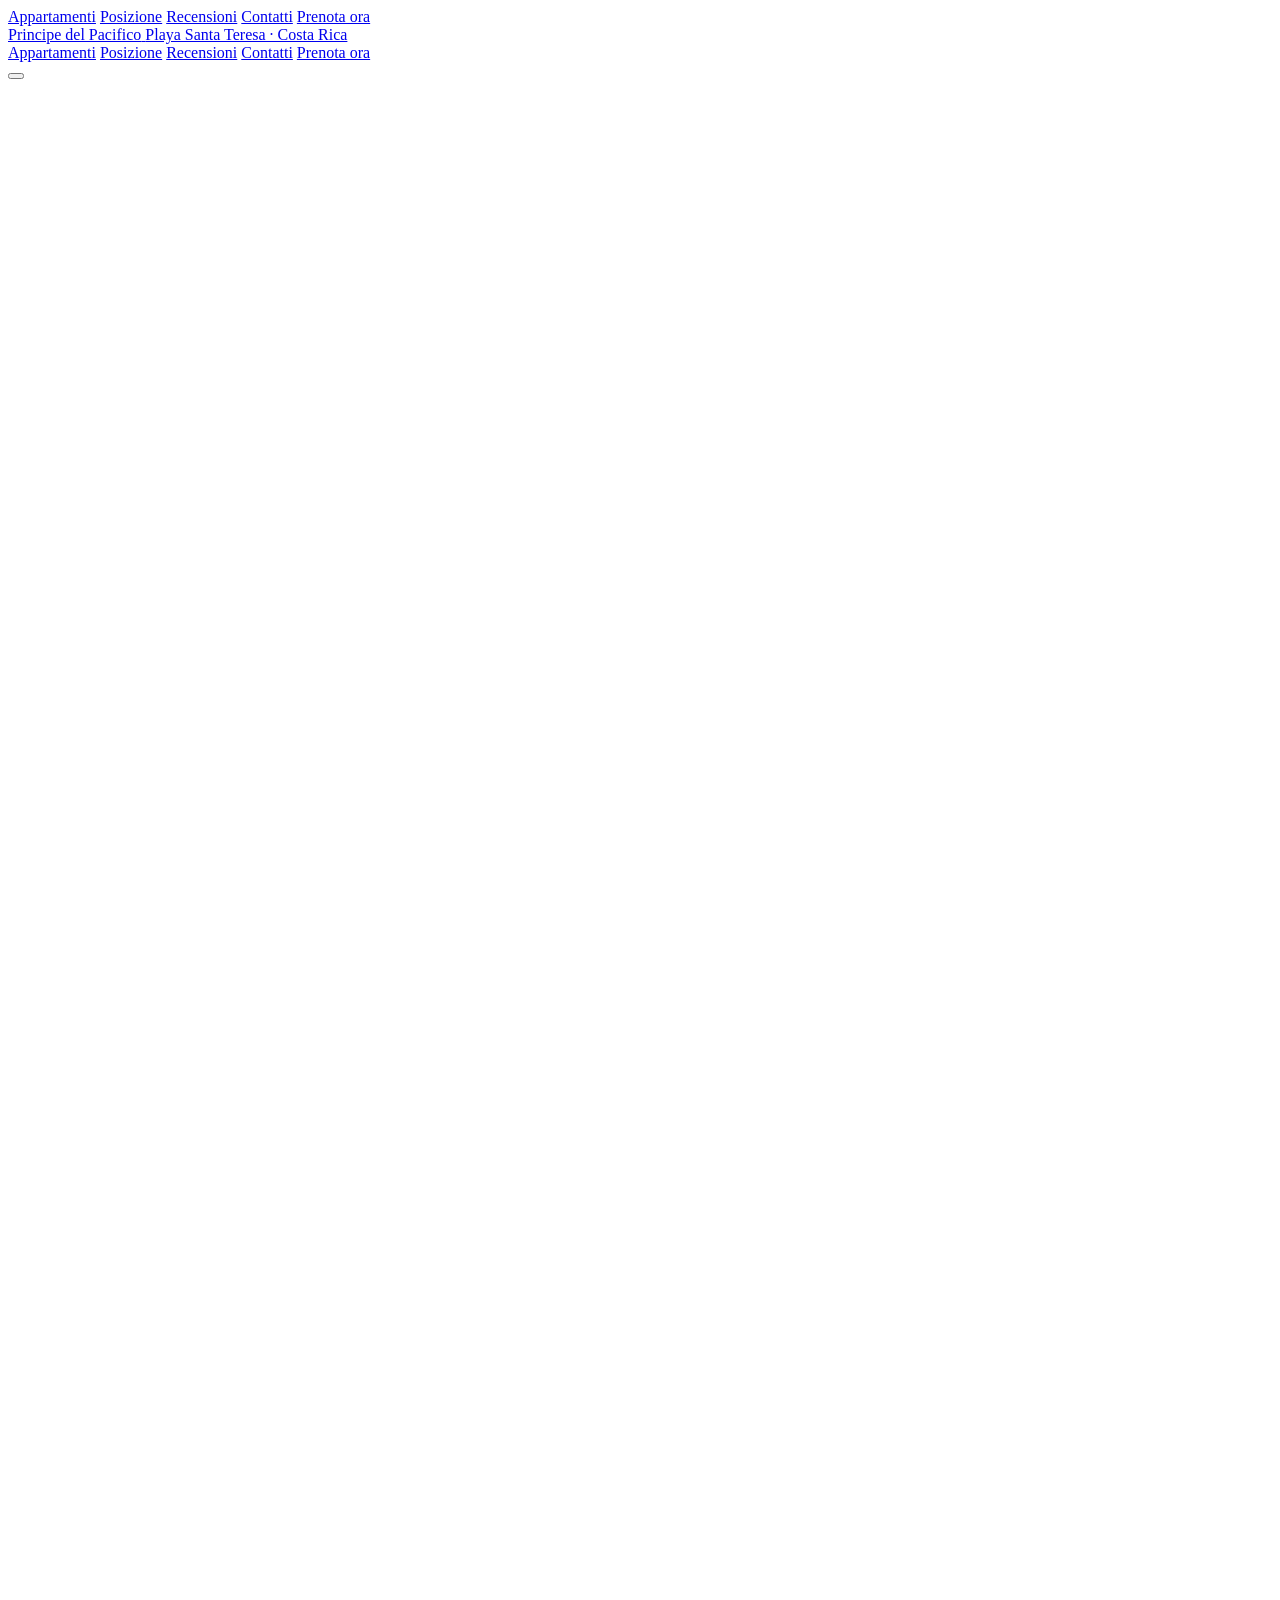
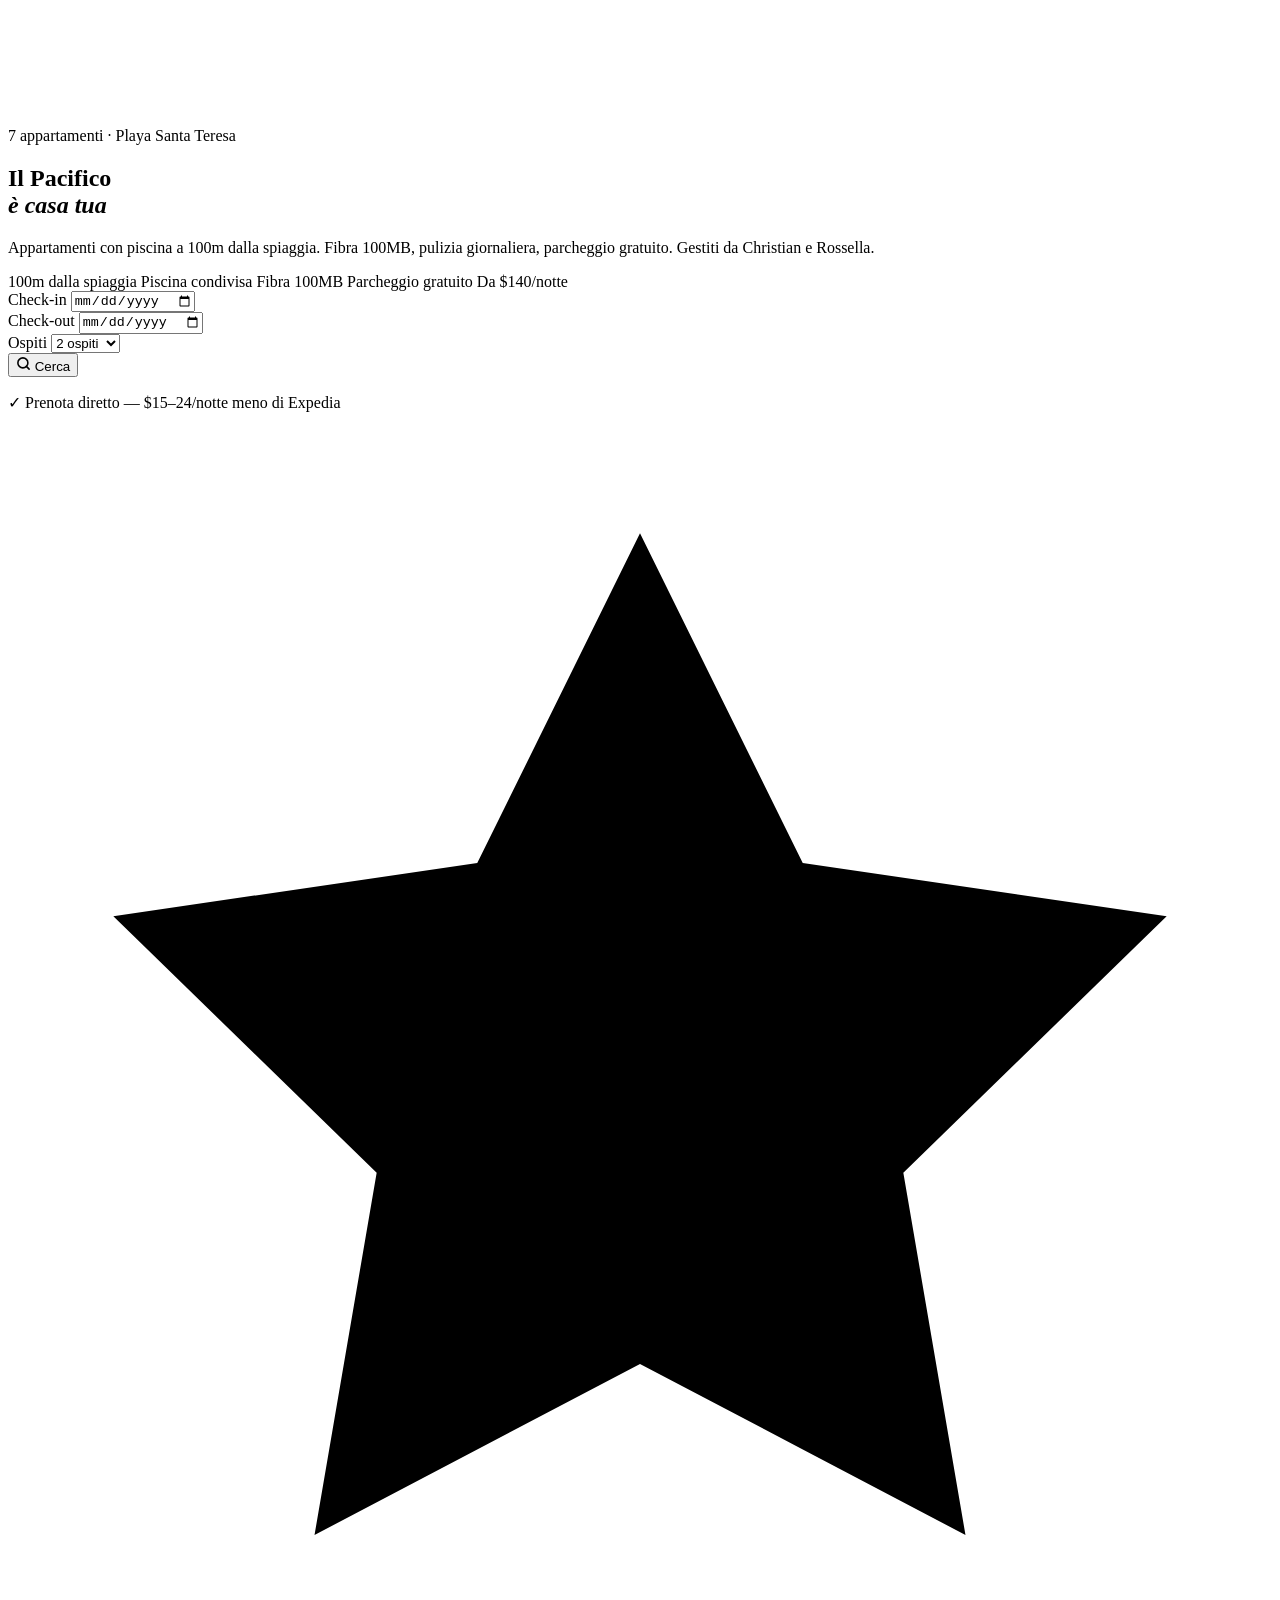
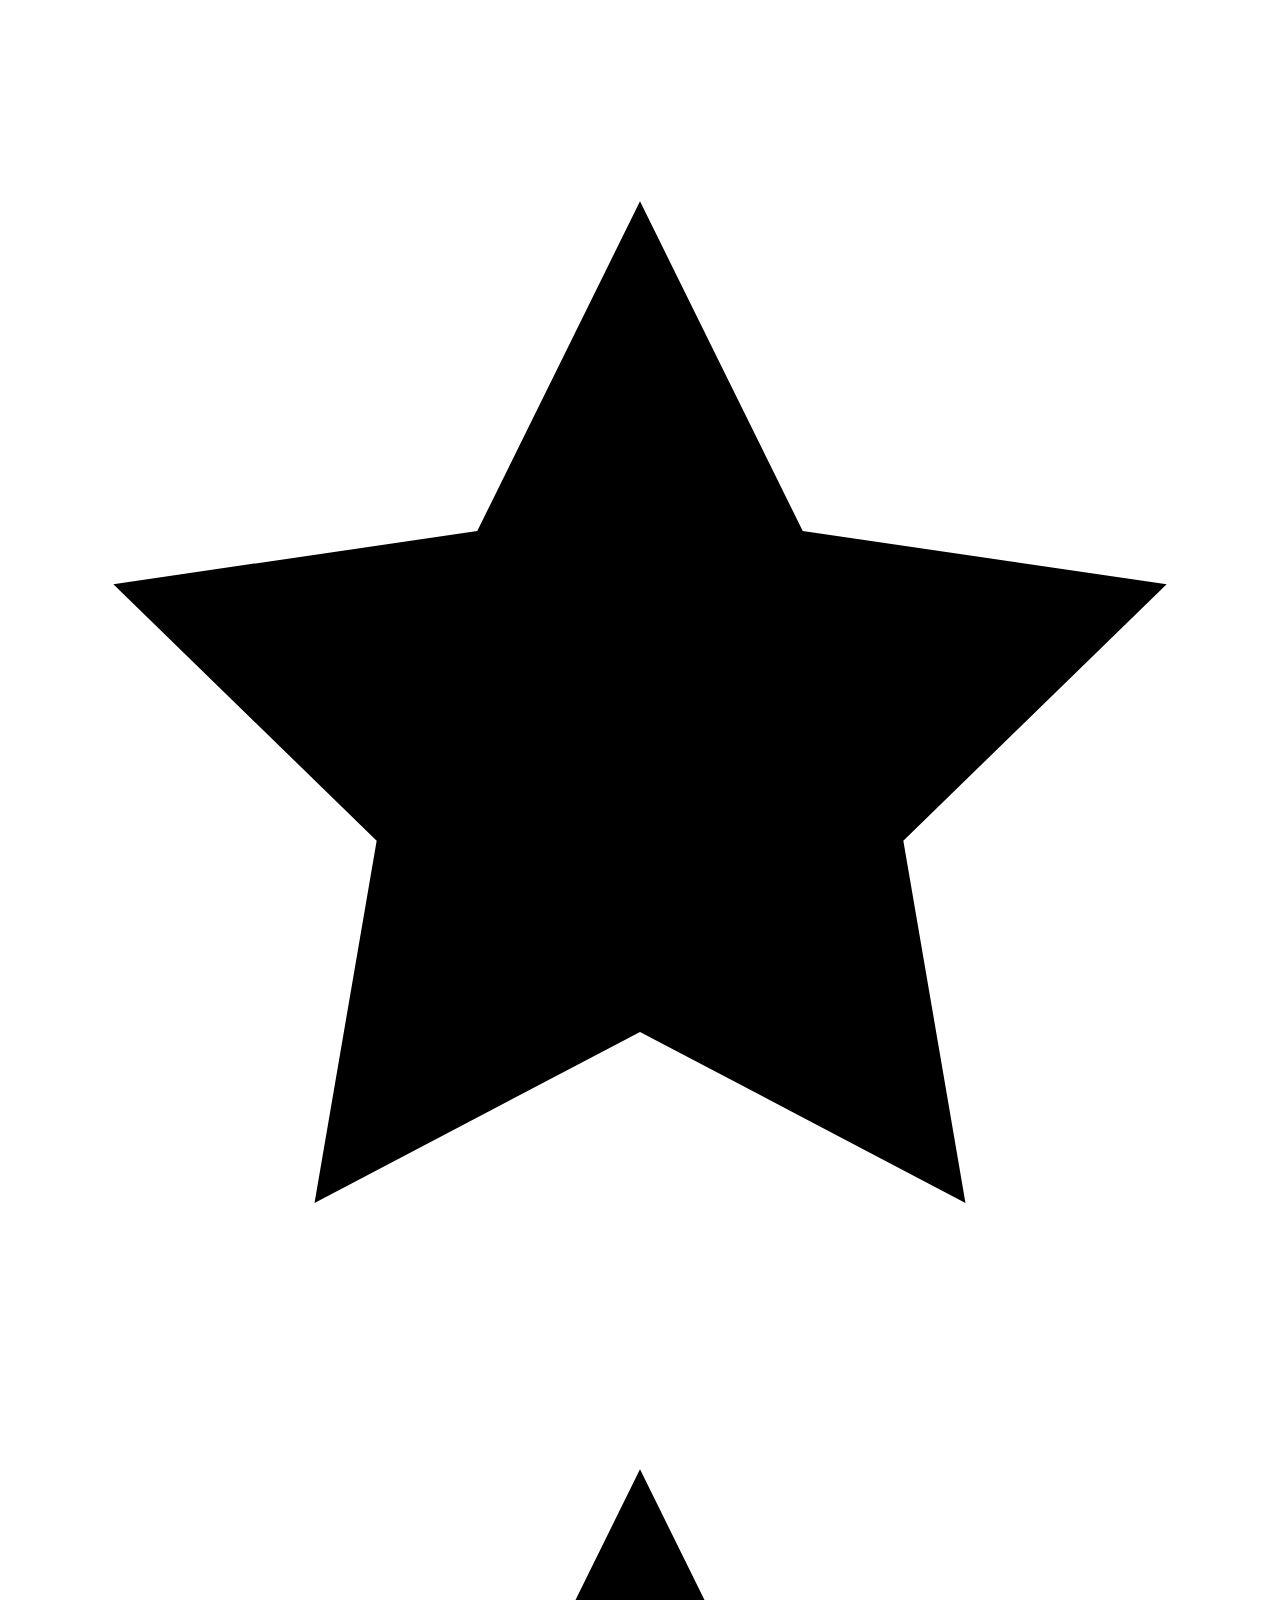
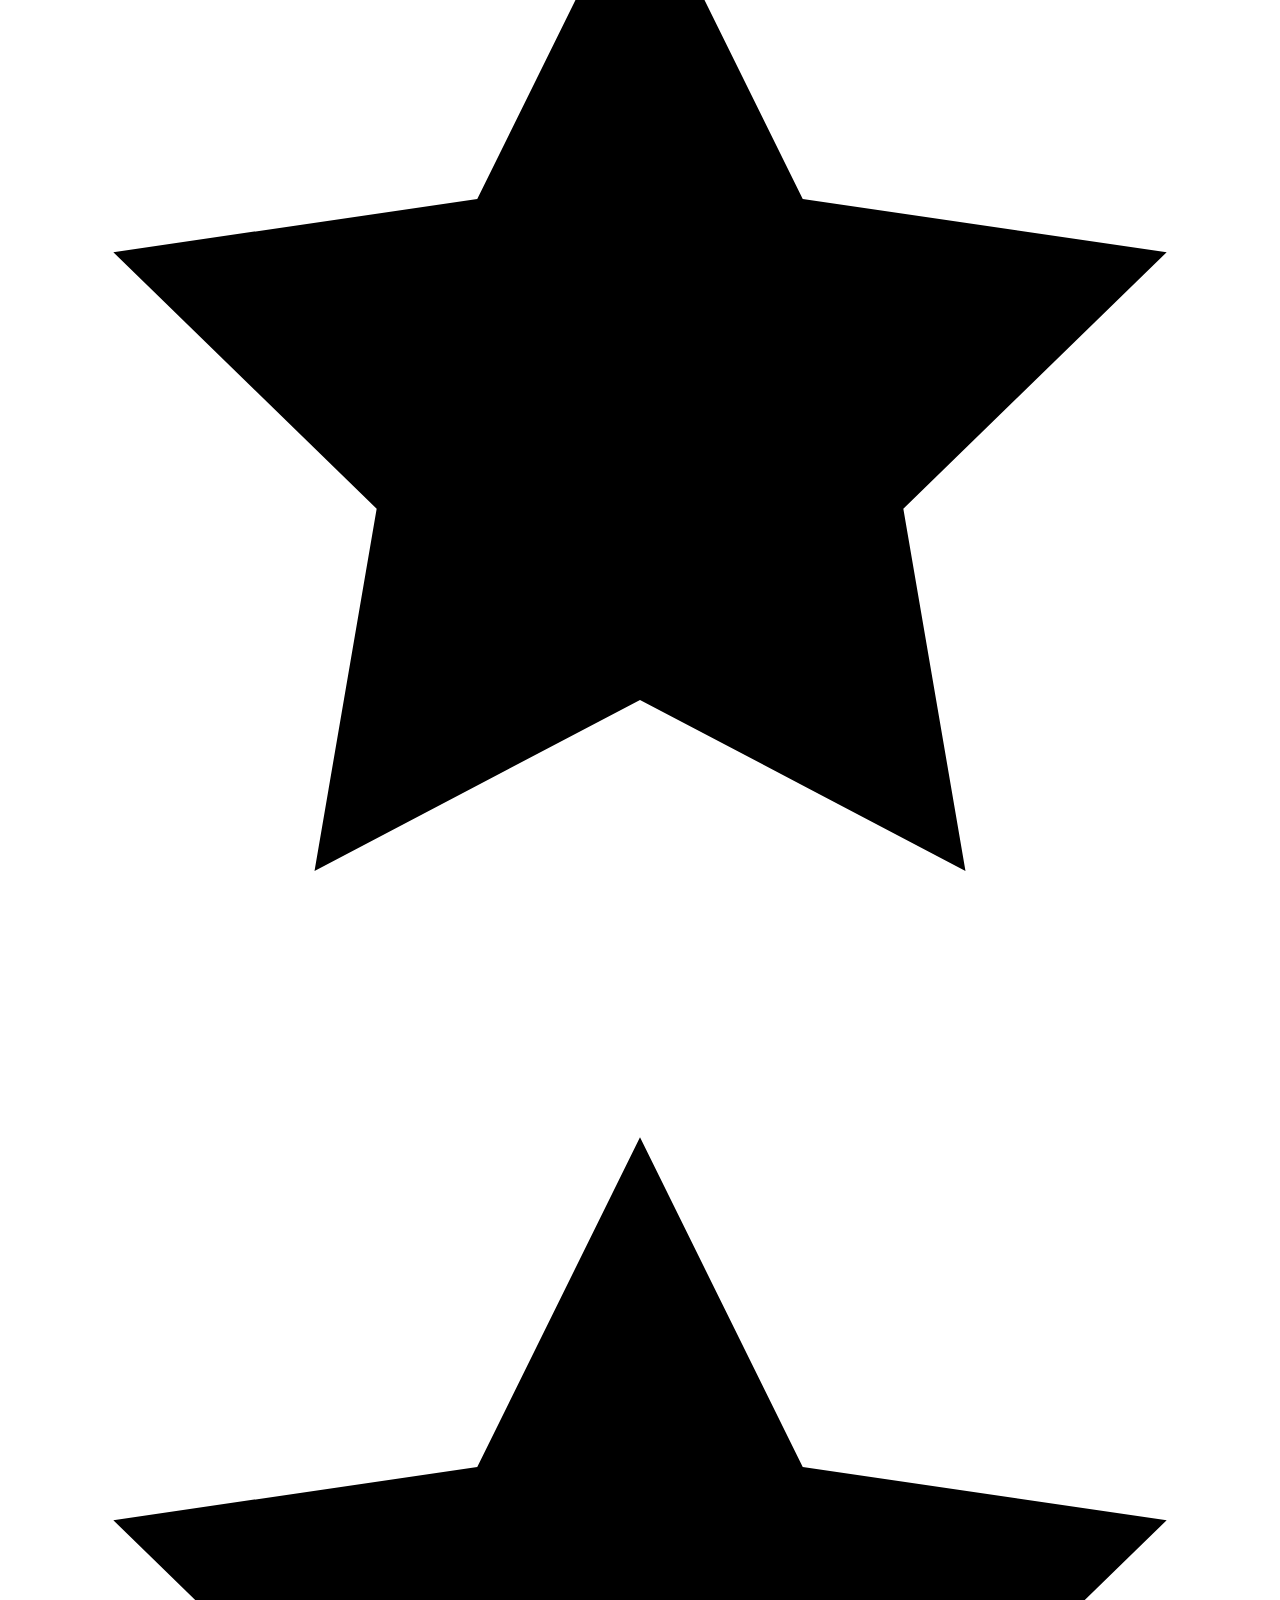
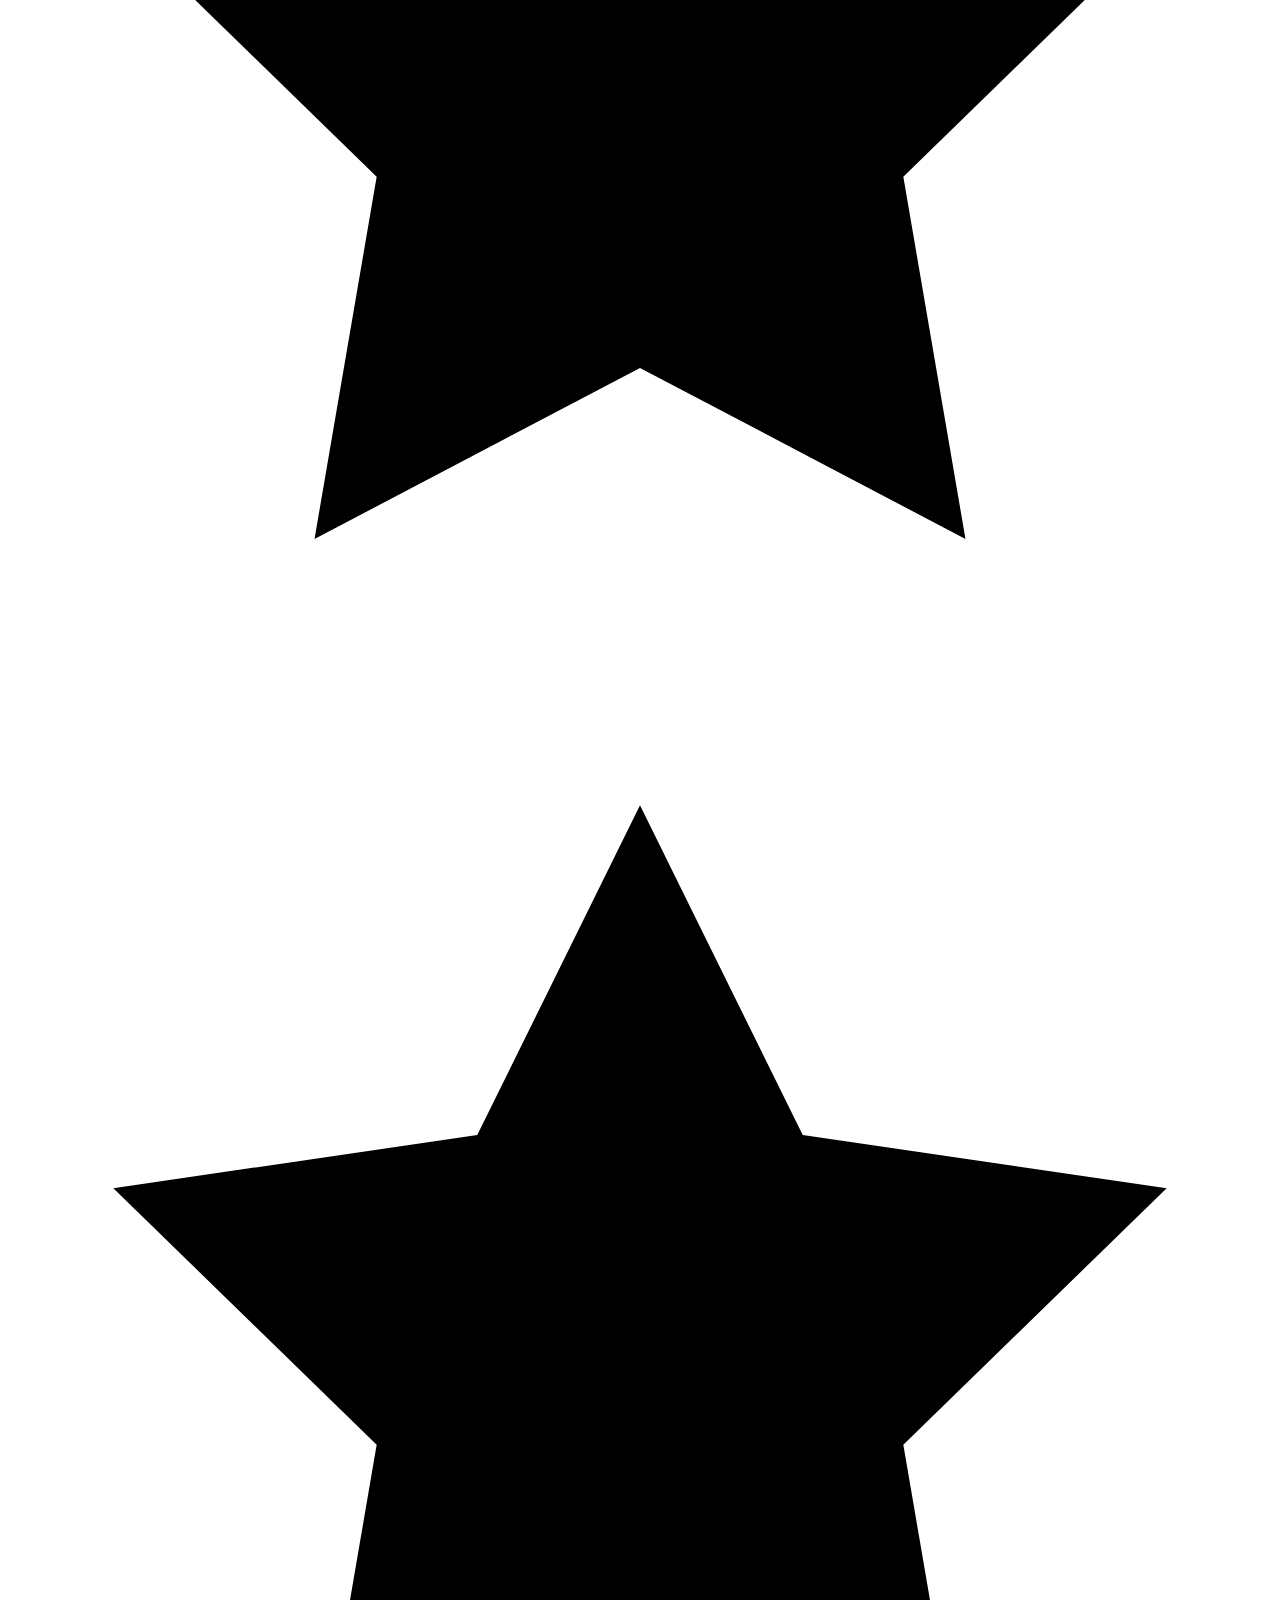
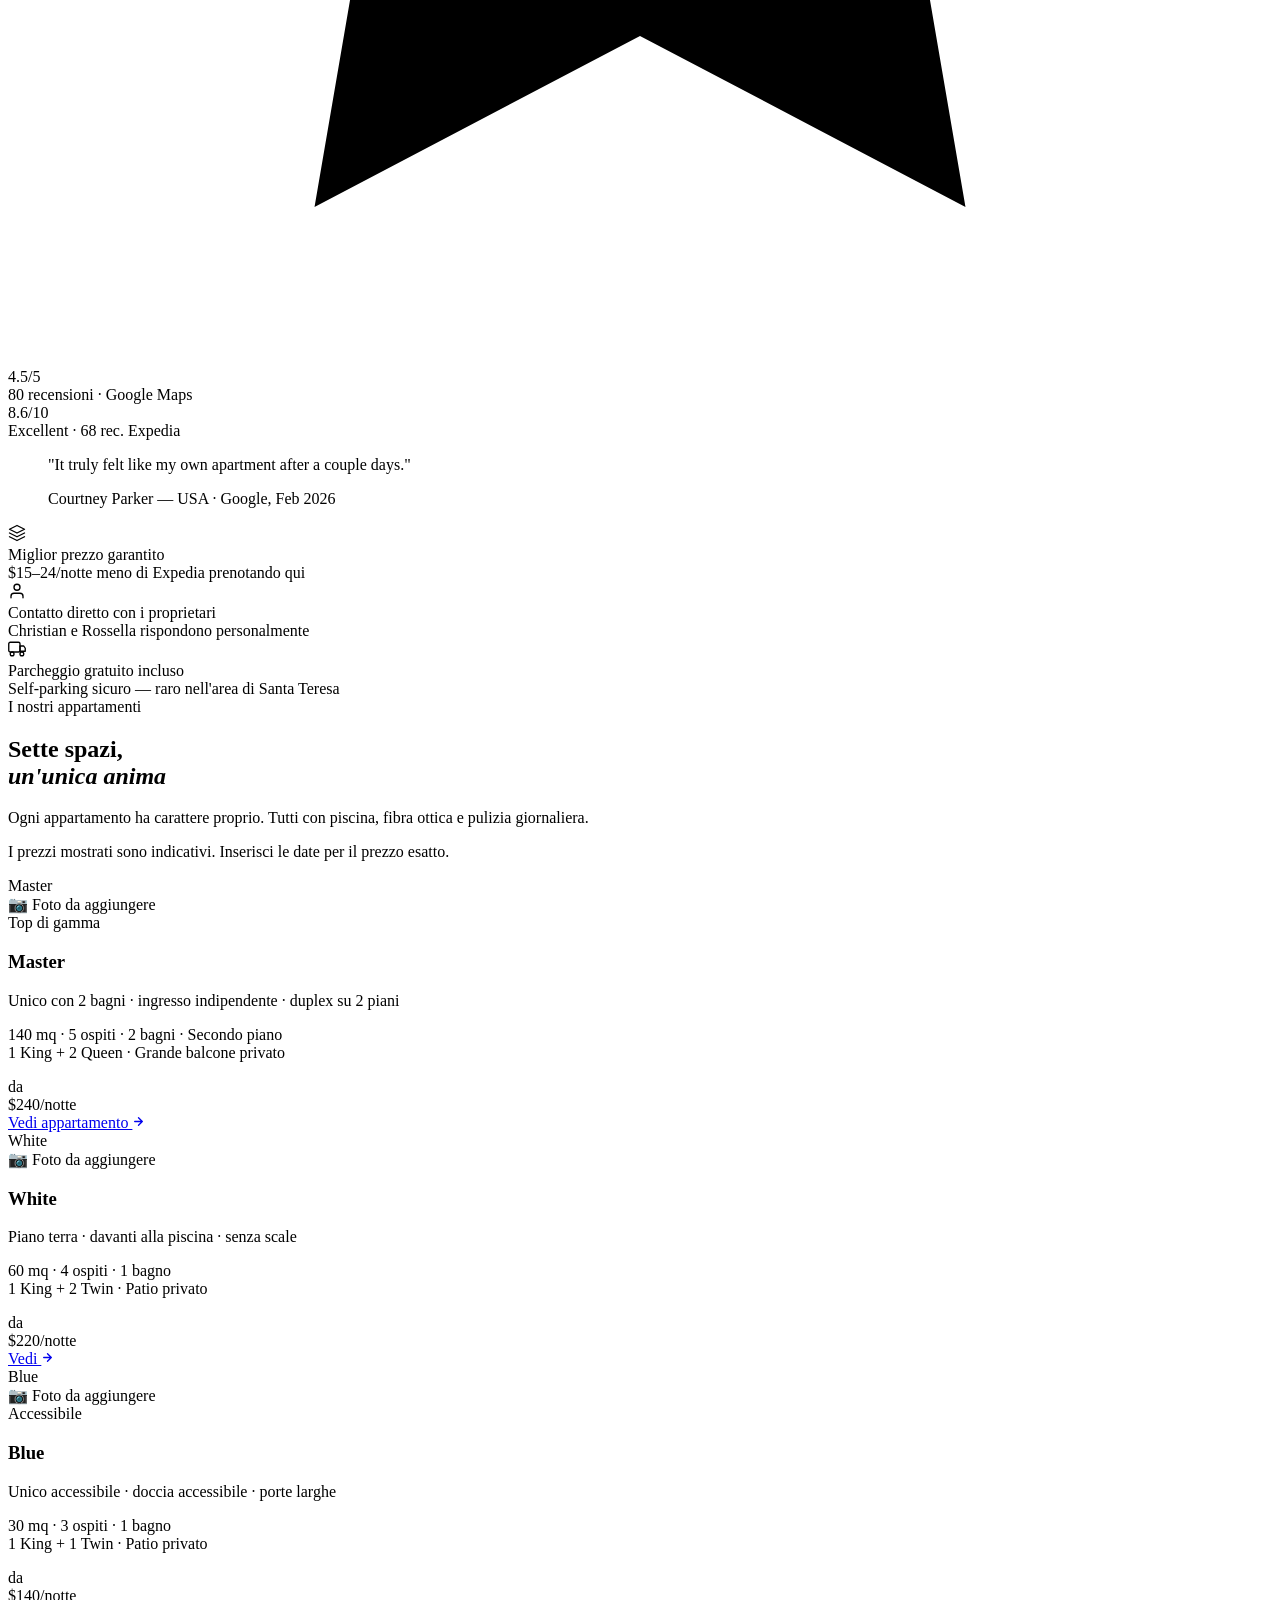
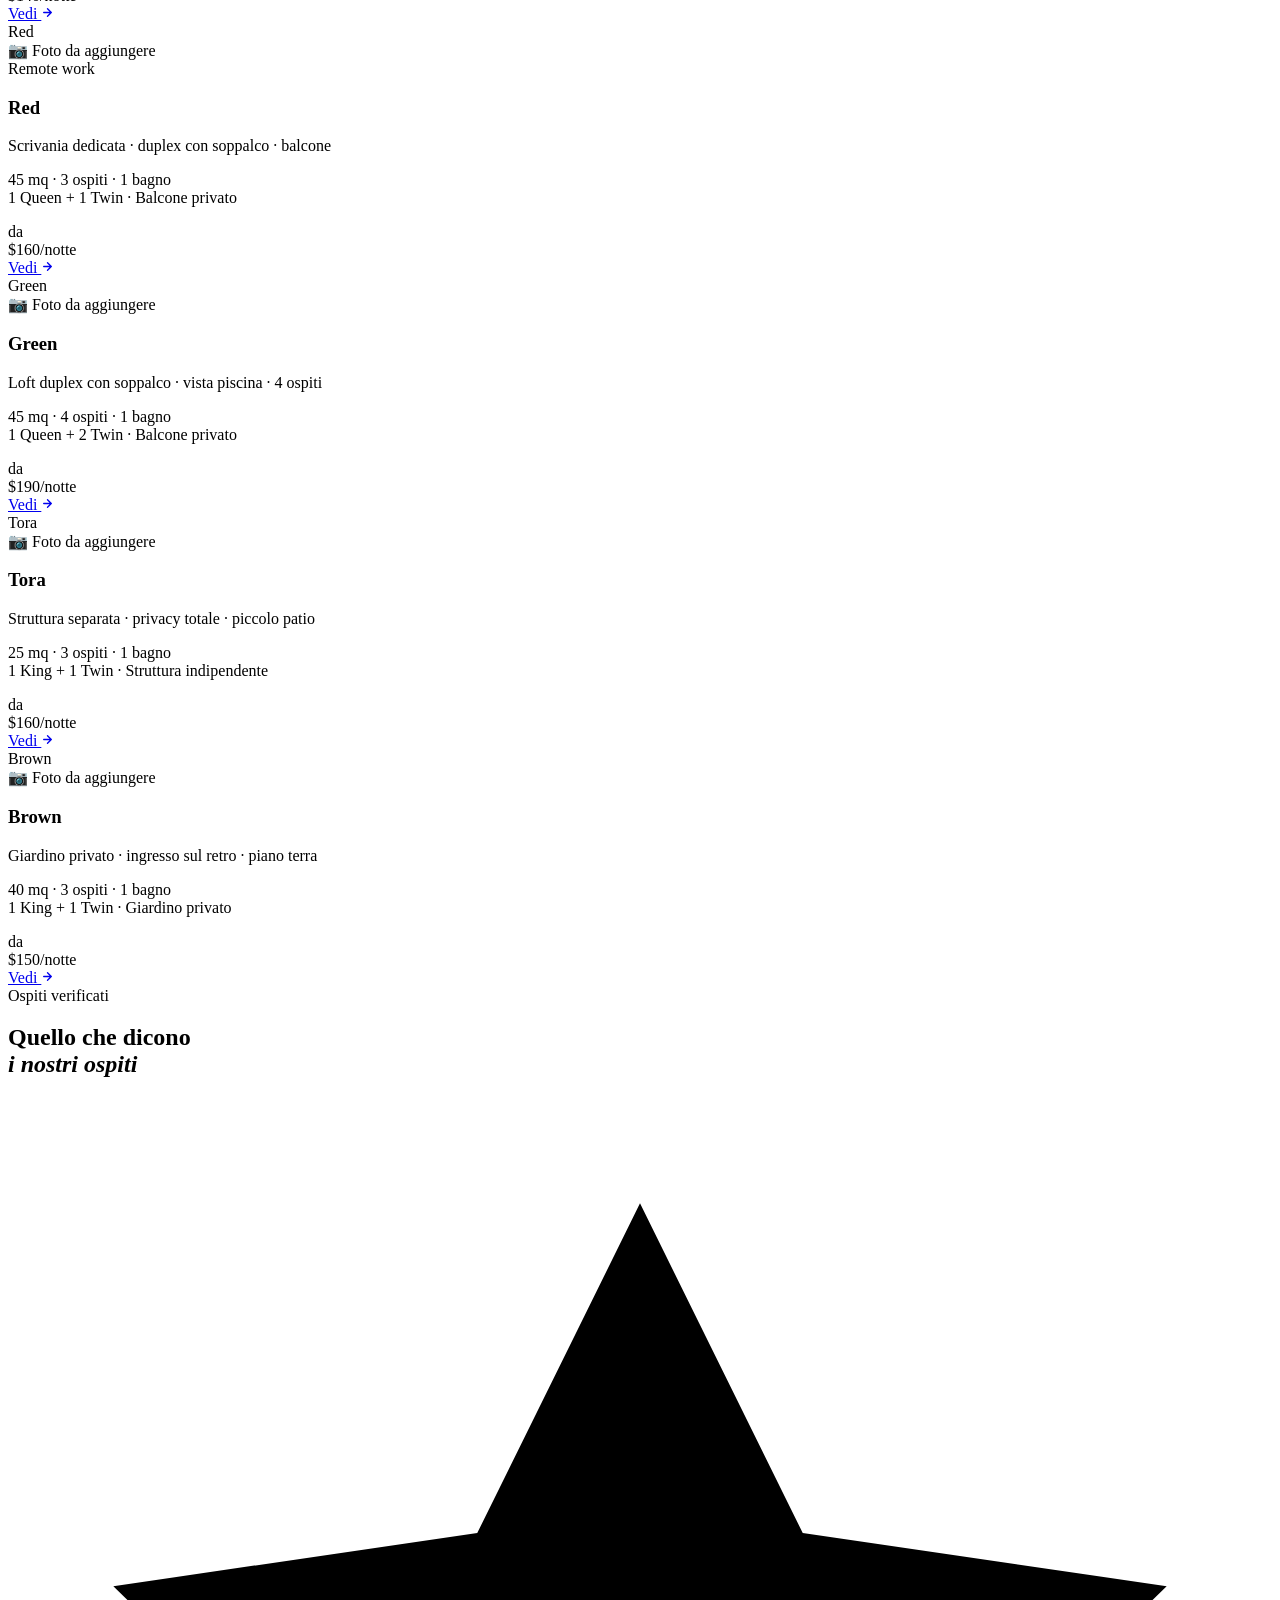
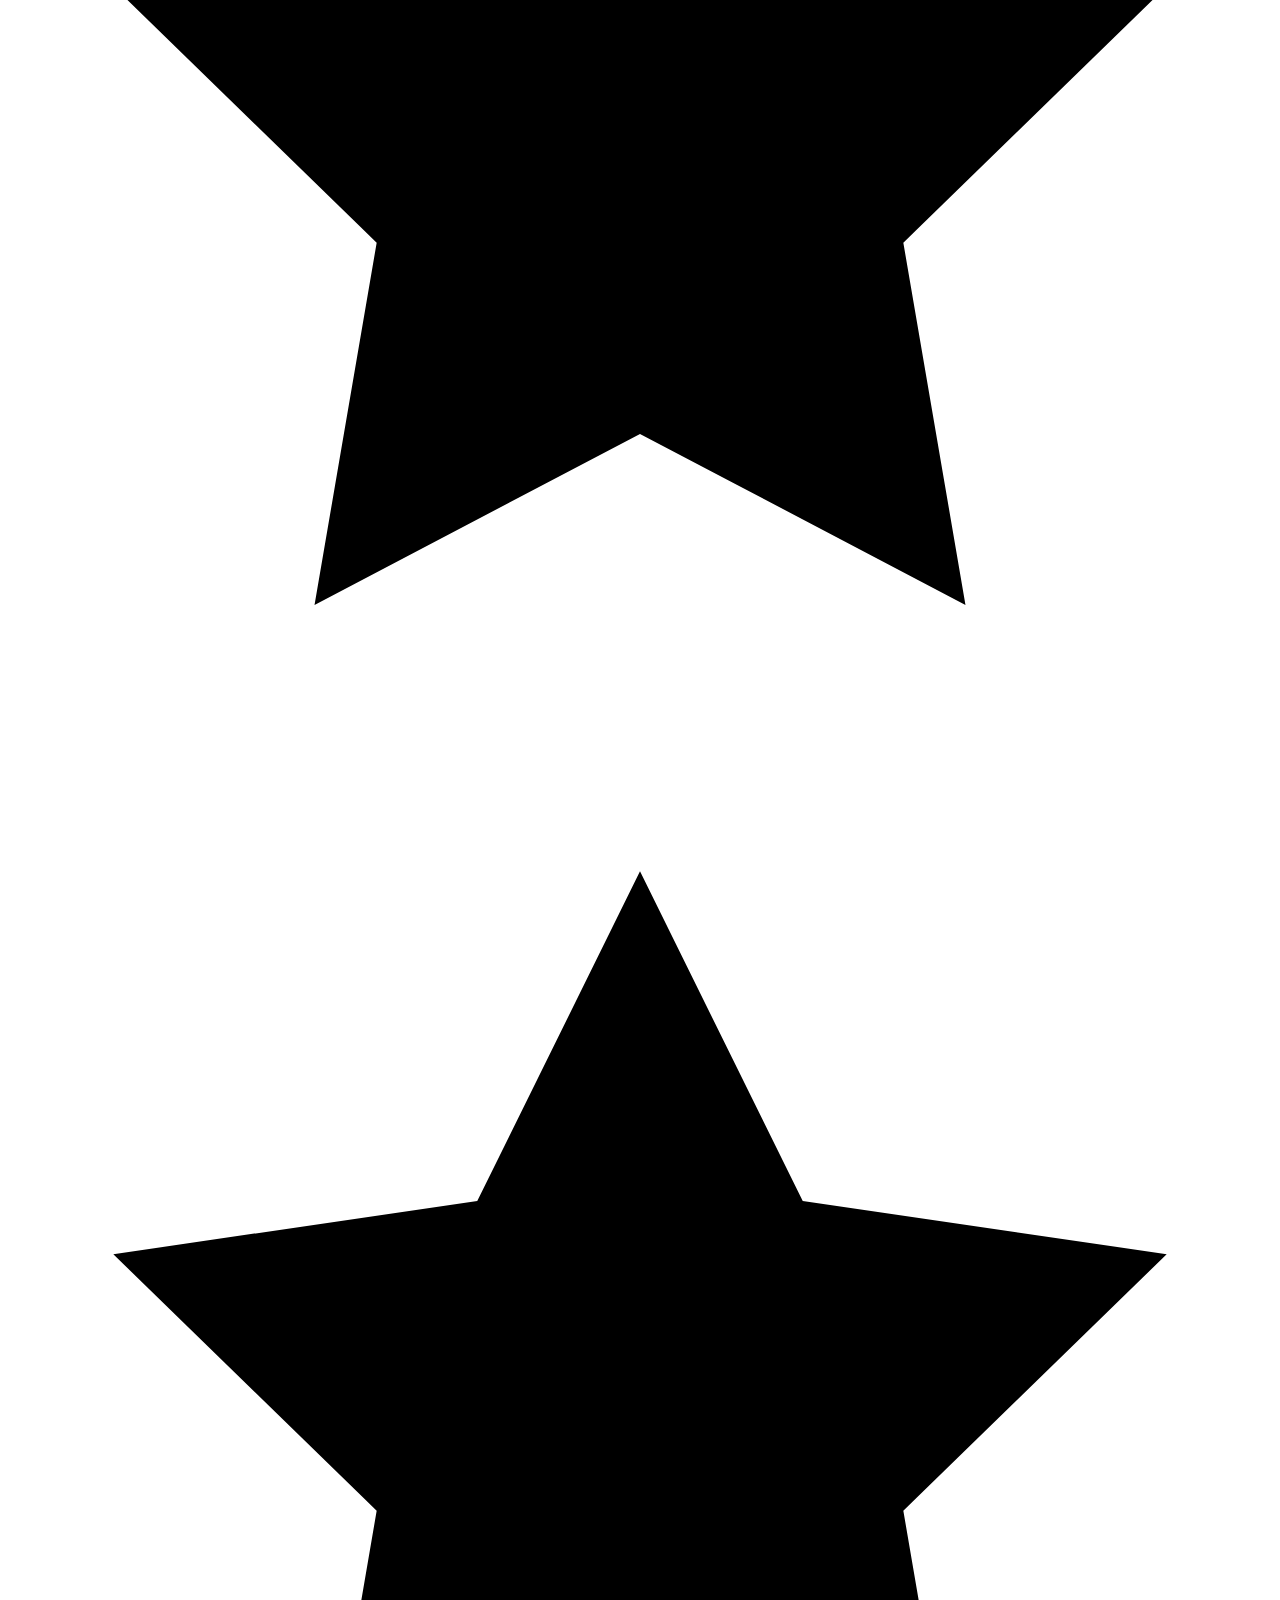
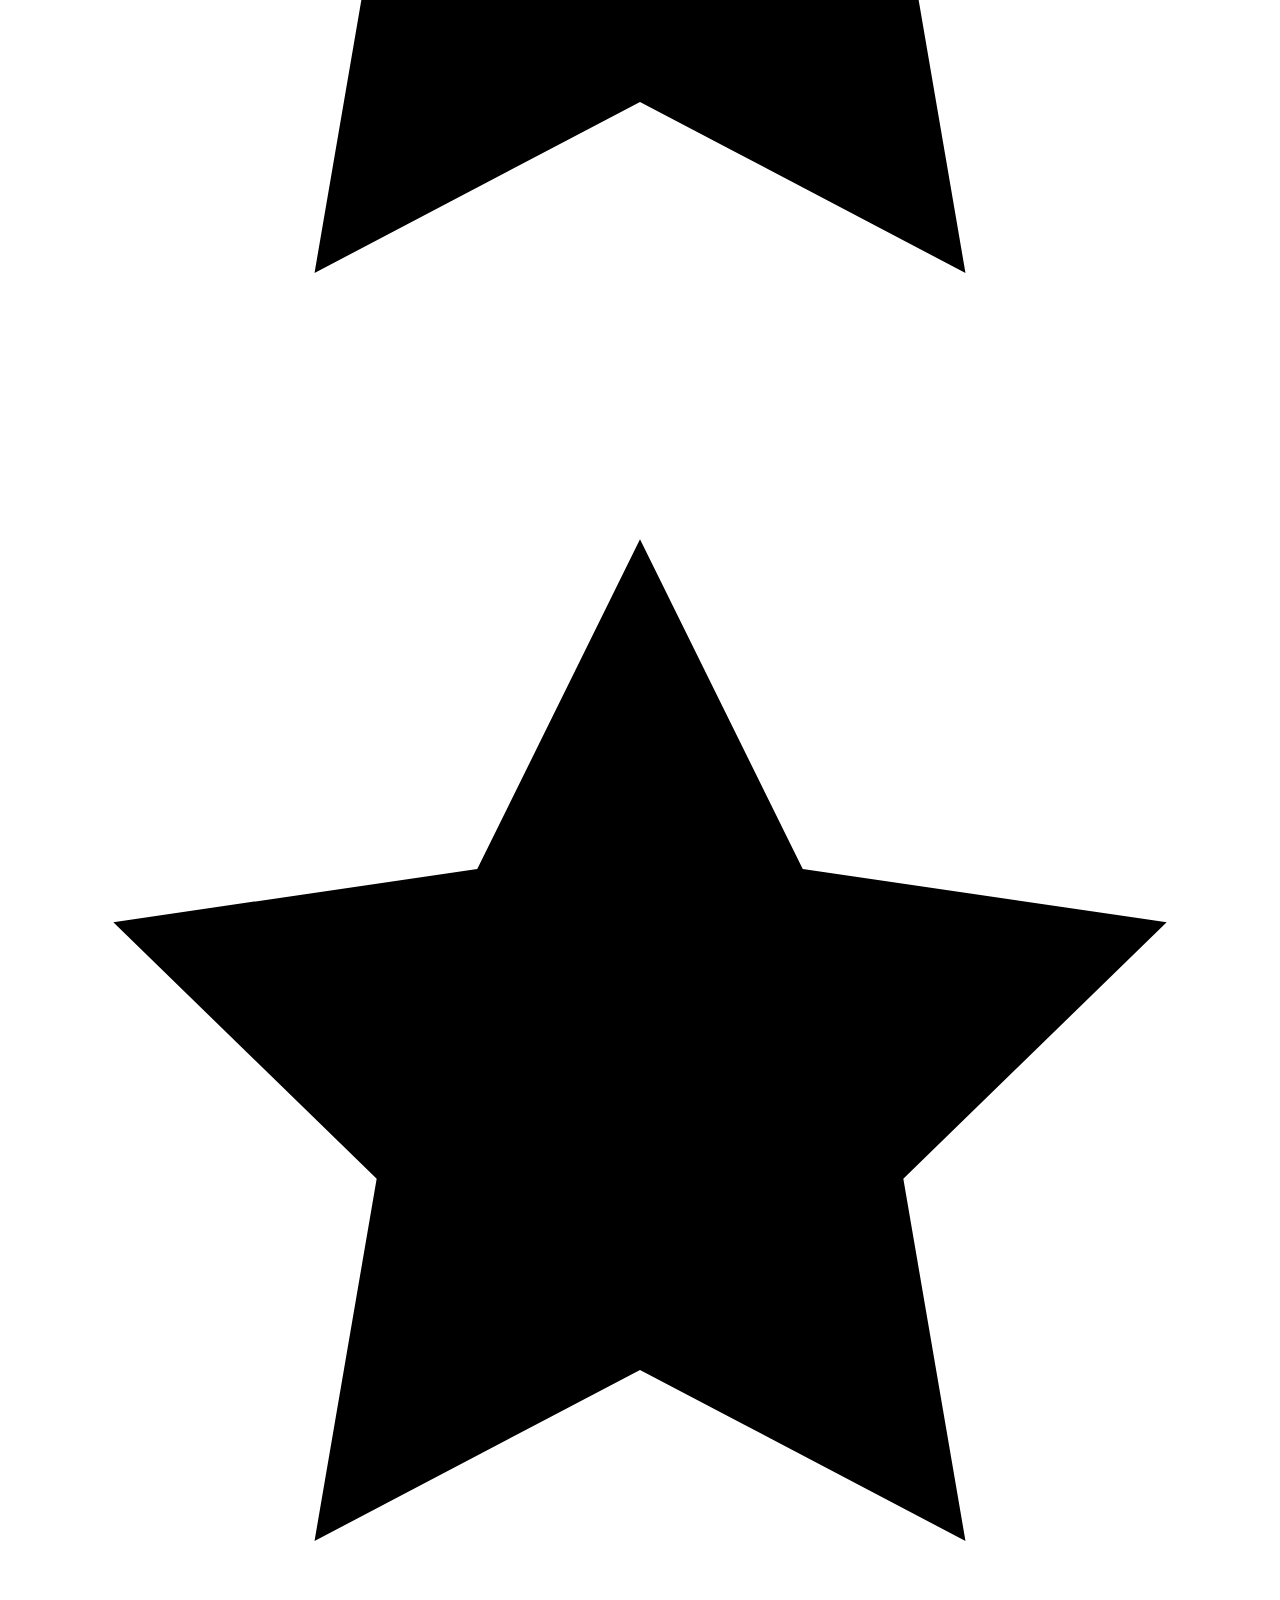
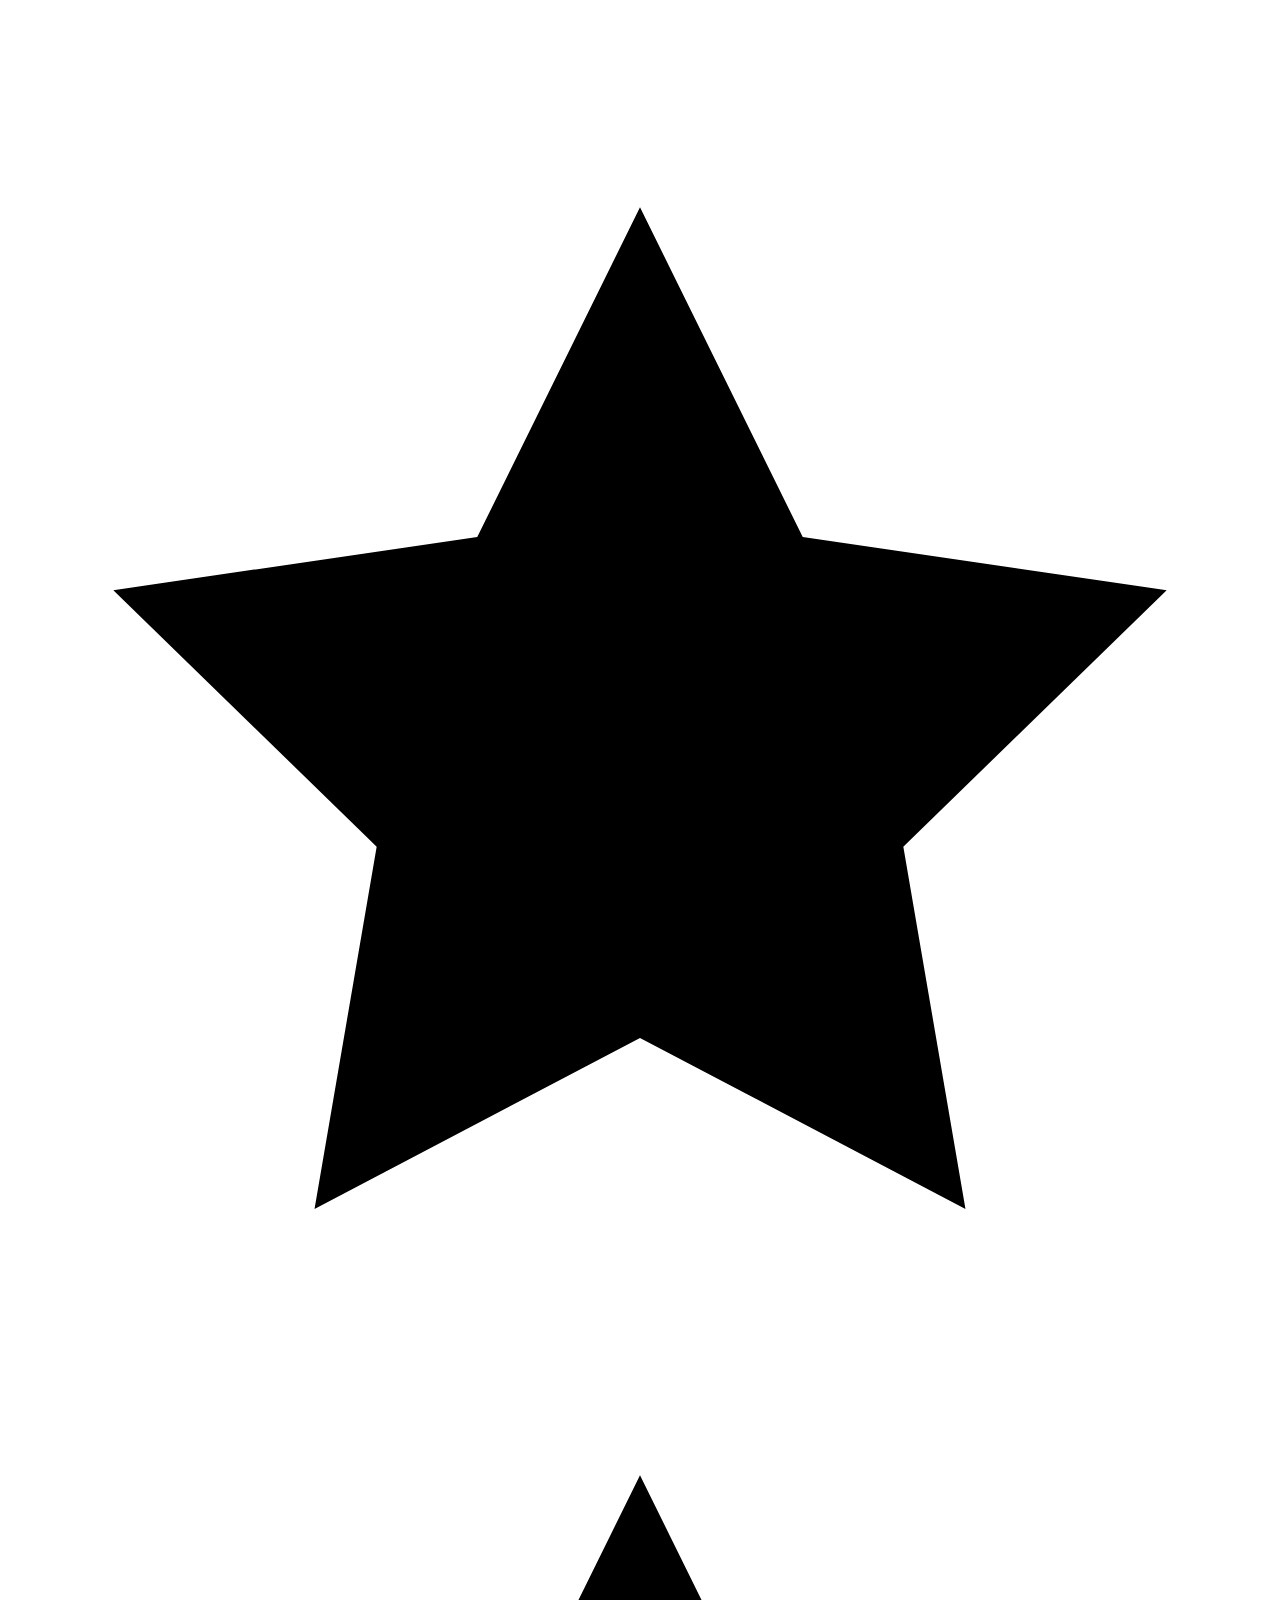
==== index.html @ 1e3fd754 "aggiungi index.html" ====
<!DOCTYPE html>
<html lang="en">
<head>
<meta charset="UTF-8">
<meta name="viewport" content="width=device-width, initial-scale=1.0">
<title>Principe del Pacifico — Apartments in Playa Santa Teresa, Costa Rica</title>
<meta name="description" content="Beautiful apartments 100m from the beach in Playa Santa Teresa, Costa Rica. Pool, fiber optic WiFi, daily cleaning. Book direct and save $15–24/night vs Expedia.">
<link rel="preconnect" href="https://fonts.googleapis.com">
<link rel="preconnect" href="https://fonts.gstatic.com" crossorigin>
<link href="https://fonts.googleapis.com/css2?family=Cormorant+Garamond:ital,wght@0,300;0,400;0,600;1,300;1,400&family=DM+Sans:opsz,wght@9..40,300;9..40,400;9..40,500&display=swap" rel="stylesheet">
<link rel="stylesheet" href="css/tokens.css">
<link rel="stylesheet" href="css/base.css">
<link rel="stylesheet" href="css/header.css">
<link rel="stylesheet" href="css/hero.css">
<link rel="stylesheet" href="css/sections.css">
<link rel="stylesheet" href="css/cards.css">
<link rel="stylesheet" href="css/footer.css">
</head>
<body>

<!-- ═══ MOBILE MENU DRAWER ═══ -->
<div class="mobile-menu" id="mmenu" aria-hidden="true" role="dialog" aria-label="Navigazione principale">
  <a href="#apts" class="nm" onclick="closeMobile()">Appartamenti</a>
  <a href="#loc" class="nm" onclick="closeMobile()">Posizione</a>
  <a href="#rev" class="nm" onclick="closeMobile()">Recensioni</a>
  <a href="#owners" class="nm" onclick="closeMobile()">Contatti</a>
  <a href="#apts" class="nm ncta" onclick="closeMobile()">Prenota ora</a>
</div>

<!-- ═══ HEADER ═══ -->
<header class="hdr" id="hdr">
  <div class="wrap">
    <div class="hdr-inner">
      <a href="#top" class="logo">
        <span class="logo-main">Principe del Pacifico</span>
        <span class="logo-sub">Playa Santa Teresa · Costa Rica</span>
      </a>
      <nav class="nav" role="navigation" aria-label="Menu principale">
        <a href="#apts" class="nl">Appartamenti</a>
        <a href="#loc" class="nl">Posizione</a>
        <a href="#rev" class="nl">Recensioni</a>
        <a href="#owners" class="nl">Contatti</a>
        <a href="#apts" class="ncta">Prenota ora</a>
      </nav>
      <button class="hamburger" id="ham" aria-label="Apri menu" aria-expanded="false" onclick="toggleMobile()">
        <span></span><span></span><span></span>
      </button>
    </div>
  </div>
</header>

<!-- ═══ HERO ═══ -->
<section class="hero" id="top">
  <div class="hero-bg"></div>

  <!-- Botanical SVG decoration -->
  <svg class="hero-bot" viewBox="0 0 200 260" fill="none" aria-hidden="true">
    <path d="M100 260C100 185,54 150,18 75" stroke="white" stroke-width="1.5"/>
    <path d="M100 260C100 185,146 150,182 75" stroke="white" stroke-width="1.5"/>
    <path d="M100 225C74 198,36 178,9 142" stroke="white" stroke-width="1"/>
    <path d="M100 225C126 198,164 178,191 142" stroke="white" stroke-width="1"/>
    <path d="M100 190C66 172,28 154,4 116" stroke="white" stroke-width=".8"/>
    <path d="M100 190C134 172,172 154,196 116" stroke="white" stroke-width=".8"/>
    <circle cx="18" cy="73" r="3.5" fill="white"/>
    <circle cx="182" cy="73" r="3.5" fill="white"/>
    <circle cx="9" cy="140" r="2.5" fill="white"/>
    <circle cx="191" cy="140" r="2.5" fill="white"/>
  </svg>

  <div class="hero-shape"></div>

  <div class="wrap">
    <div class="hero-content" id="top-anchor">
      <div class="eyebrow">7 appartamenti · Playa Santa Teresa</div>

      <h1 class="h1">Il Pacifico<br><em>è casa tua</em></h1>

      <p class="hdesc">
        Appartamenti con piscina a 100m dalla spiaggia.
        Fibra 100MB, pulizia giornaliera, parcheggio gratuito.
        Gestiti da Christian e Rossella.
      </p>

      <div class="pills" role="list">
        <span class="pill" role="listitem"><span class="pill-dot"></span>100m dalla spiaggia</span>
        <span class="pill" role="listitem"><span class="pill-dot"></span>Piscina condivisa</span>
        <span class="pill" role="listitem"><span class="pill-dot"></span>Fibra 100MB</span>
        <span class="pill" role="listitem"><span class="pill-dot"></span>Parcheggio gratuito</span>
        <span class="pill" role="listitem"><span class="pill-dot"></span>Da $140/notte</span>
      </div>

      <!-- Search Widget -->
      <div class="sw-wrap">
        <form class="sw" id="sf" onsubmit="handleSearch(event)" novalidate>
          <div class="sf" id="sf-ci">
            <label class="slabel" for="ci">Check-in</label>
            <input class="sinput" id="ci" type="date" aria-label="Data check-in">
          </div>
          <div class="sf-sep" aria-hidden="true"></div>
          <div class="sf" id="sf-co">
            <label class="slabel" for="co">Check-out</label>
            <input class="sinput" id="co" type="date" aria-label="Data check-out">
          </div>
          <div class="sf-sep" aria-hidden="true"></div>
          <div class="sf">
            <label class="slabel" for="gu">Ospiti</label>
            <select class="sinput" id="gu" aria-label="Numero ospiti">
              <option value="1">1 ospite</option>
              <option value="2" selected>2 ospiti</option>
              <option value="3">3 ospiti</option>
              <option value="4">4 ospiti</option>
              <option value="5">5 ospiti</option>
            </select>
          </div>
          <button type="submit" class="sbtn" aria-label="Cerca disponibilità">
            <svg width="15" height="15" viewBox="0 0 24 24" fill="none" stroke="currentColor" stroke-width="2.5" stroke-linecap="round" stroke-linejoin="round" aria-hidden="true">
              <circle cx="11" cy="11" r="8"/><path d="m21 21-4.35-4.35"/>
            </svg>
            Cerca
          </button>
        </form>
        <p class="snote">✓ Prenota diretto — $15–24/notte meno di Expedia</p>
      </div>

    </div>
  </div>
</section>

<!-- ═══ TRUST BAR ═══ -->
<!-- SVG defs for half-star gradient (used by all star components on page) -->
<svg width="0" height="0" style="position:absolute;overflow:hidden" aria-hidden="true">
  <defs>
    <linearGradient id="half-grad" x1="0" x2="1" y1="0" y2="0">
      <stop offset="50%" stop-color="#C49A7A"/>
      <stop offset="50%" stop-color="#D4CFC8"/>
    </linearGradient>
  </defs>
</svg>

<div class="trust-sec" role="region" aria-label="Valutazioni ospiti">
  <div class="wrap">
    <div class="trust-in">

      <div class="ti">
        <div class="t-stars" aria-label="4.5 stelle su 5">
          <!-- 4 full stars + 1 half star -->
          <svg class="t-star" viewBox="0 0 24 24" aria-hidden="true"><polygon class="star-full" points="12,2 15.09,8.26 22,9.27 17,14.14 18.18,21.02 12,17.77 5.82,21.02 7,14.14 2,9.27 8.91,8.26"/></svg>
          <svg class="t-star" viewBox="0 0 24 24" aria-hidden="true"><polygon class="star-full" points="12,2 15.09,8.26 22,9.27 17,14.14 18.18,21.02 12,17.77 5.82,21.02 7,14.14 2,9.27 8.91,8.26"/></svg>
          <svg class="t-star" viewBox="0 0 24 24" aria-hidden="true"><polygon class="star-full" points="12,2 15.09,8.26 22,9.27 17,14.14 18.18,21.02 12,17.77 5.82,21.02 7,14.14 2,9.27 8.91,8.26"/></svg>
          <svg class="t-star" viewBox="0 0 24 24" aria-hidden="true"><polygon class="star-full" points="12,2 15.09,8.26 22,9.27 17,14.14 18.18,21.02 12,17.77 5.82,21.02 7,14.14 2,9.27 8.91,8.26"/></svg>
          <svg class="t-star" viewBox="0 0 24 24" aria-hidden="true"><polygon class="star-half" points="12,2 15.09,8.26 22,9.27 17,14.14 18.18,21.02 12,17.77 5.82,21.02 7,14.14 2,9.27 8.91,8.26"/></svg>
        </div>
        <div>
          <div class="t-score">4.5<span class="t-score-den">/5</span></div>
          <div class="t-lbl">80 recensioni · Google Maps</div>
        </div>
      </div>

      <div class="t-sep" aria-hidden="true"></div>

      <div class="ti">
        <div>
          <div class="t-score t-score-green">8.6<span class="t-score-den">/10</span></div>
          <div class="t-lbl">Excellent · 68 rec. Expedia</div>
        </div>
      </div>

      <div class="t-sep" aria-hidden="true"></div>

      <div class="ti t-quote-wrap">
        <blockquote>
          <p class="t-quote">"It truly felt like my own apartment after a couple days."</p>
          <footer class="t-auth">Courtney Parker — USA · Google, Feb 2026</footer>
        </blockquote>
      </div>

    </div>
  </div>
</div>

<!-- ═══ VALUE BAR ═══ -->
<div class="vbar" role="region" aria-label="Vantaggi prenotazione diretta">
  <div class="wrap">
    <div class="vgrid">

      <div class="vi">
        <div class="v-icon" aria-hidden="true">
          <svg width="18" height="18" viewBox="0 0 24 24" fill="none" stroke="currentColor" stroke-width="1.8" stroke-linecap="round" stroke-linejoin="round">
            <path d="M12 2L2 7l10 5 10-5-10-5z"/><path d="M2 17l10 5 10-5"/><path d="M2 12l10 5 10-5"/>
          </svg>
        </div>
        <div>
          <div class="v-title">Miglior prezzo garantito</div>
          <div class="v-sub">$15–24/notte meno di Expedia prenotando qui</div>
        </div>
      </div>

      <div class="vi">
        <div class="v-icon" aria-hidden="true">
          <svg width="18" height="18" viewBox="0 0 24 24" fill="none" stroke="currentColor" stroke-width="1.8" stroke-linecap="round" stroke-linejoin="round">
            <path d="M20 21v-2a4 4 0 0 0-4-4H8a4 4 0 0 0-4 4v2"/><circle cx="12" cy="7" r="4"/>
          </svg>
        </div>
        <div>
          <div class="v-title">Contatto diretto con i proprietari</div>
          <div class="v-sub">Christian e Rossella rispondono personalmente</div>
        </div>
      </div>

      <div class="vi">
        <div class="v-icon" aria-hidden="true">
          <svg width="18" height="18" viewBox="0 0 24 24" fill="none" stroke="currentColor" stroke-width="1.8" stroke-linecap="round" stroke-linejoin="round">
            <rect x="1" y="3" width="15" height="13" rx="2"/><path d="M16 8h5l2 3v4h-7V8z"/>
            <circle cx="5.5" cy="18.5" r="2.5"/><circle cx="18.5" cy="18.5" r="2.5"/>
          </svg>
        </div>
        <div>
          <div class="v-title">Parcheggio gratuito incluso</div>
          <div class="v-sub">Self-parking sicuro — raro nell'area di Santa Teresa</div>
        </div>
      </div>

    </div>
  </div>
</div>

<!-- ═══ APARTMENTS ═══ -->
<section class="sec" id="apts">
  <div class="wrap">
    <div class="sec-ey">I nostri appartamenti</div>
    <h2 class="sec-h2">Sette spazi,<br><em>un'unica anima</em></h2>
    <p class="sec-desc">Ogni appartamento ha carattere proprio. Tutti con piscina, fibra ottica e pulizia giornaliera.</p>
    <p class="sec-price-note">I prezzi mostrati sono indicativi. Inserisci le date per il prezzo esatto.</p>

    <div class="apt-grid">

      <!-- MASTER — featured (span 2) -->
      <article class="apt-card apt-featured" aria-label="Appartamento Master">
        <div class="apt-img">
          <!--
            TODO: Sostituire il gradiente con la foto reale prima del lancio.
            <img src="img/apt/master-1.jpg" alt="Master apartment — soggiorno e cucina open space" class="real-photo" loading="lazy">
          -->
          <div class="apt-img-inner bg-master">
            <div class="apt-lbg" aria-hidden="true">Master</div>
            <div class="apt-ov"></div>
          </div>
          <span class="apt-img-todo" aria-hidden="true">📷 Foto da aggiungere</span>
          <div class="apt-badge">
            <span class="badge badge-sand">Top di gamma</span>
          </div>
        </div>
        <div class="apt-body">
          <div>
            <h3 class="apt-name">Master</h3>
            <p class="apt-diff">Unico con 2 bagni · ingresso indipendente · duplex su 2 piani</p>
          </div>
          <p class="apt-specs">140 mq · 5 ospiti · 2 bagni · Secondo piano<br>1 King + 2 Queen · Grande balcone privato</p>
          <div class="apt-foot">
            <div class="apt-price-wrap">
              <span class="apt-pfrom">da</span>
              <div class="apt-price">$240<span class="apt-per">/notte</span></div>
            </div>
            <a href="pages/master.html" class="apt-link">
              Vedi appartamento
              <svg width="13" height="13" viewBox="0 0 24 24" fill="none" stroke="currentColor" stroke-width="2.5" stroke-linecap="round" stroke-linejoin="round" aria-hidden="true"><path d="M5 12h14M12 5l7 7-7 7"/></svg>
            </a>
          </div>
        </div>
      </article>

      <!-- WHITE -->
      <article class="apt-card" aria-label="Appartamento White">
        <div class="apt-img">
          <!-- TODO: <img src="img/apt/white-1.jpg" alt="White apartment — patio con vista piscina" class="real-photo" loading="lazy"> -->
          <div class="apt-img-inner bg-white-apt">
            <div class="apt-lbg" aria-hidden="true">White</div>
            <div class="apt-ov"></div>
          </div>
          <span class="apt-img-todo" aria-hidden="true">📷 Foto da aggiungere</span>
        </div>
        <div class="apt-body">
          <div>
            <h3 class="apt-name">White</h3>
            <p class="apt-diff">Piano terra · davanti alla piscina · senza scale</p>
          </div>
          <p class="apt-specs">60 mq · 4 ospiti · 1 bagno<br>1 King + 2 Twin · Patio privato</p>
          <div class="apt-foot">
            <div class="apt-price-wrap">
              <span class="apt-pfrom">da</span>
              <div class="apt-price">$220<span class="apt-per">/notte</span></div>
            </div>
            <a href="pages/white.html" class="apt-link">Vedi <svg width="13" height="13" viewBox="0 0 24 24" fill="none" stroke="currentColor" stroke-width="2.5" stroke-linecap="round" stroke-linejoin="round" aria-hidden="true"><path d="M5 12h14M12 5l7 7-7 7"/></svg></a>
          </div>
        </div>
      </article>

      <!-- BLUE -->
      <article class="apt-card" aria-label="Appartamento Blue — accessibile">
        <div class="apt-img">
          <!-- TODO: <img src="img/apt/blue-1.jpg" alt="Blue studio — camera con letto king size" class="real-photo" loading="lazy"> -->
          <div class="apt-img-inner bg-blue">
            <div class="apt-lbg" aria-hidden="true">Blue</div>
            <div class="apt-ov"></div>
          </div>
          <span class="apt-img-todo" aria-hidden="true">📷 Foto da aggiungere</span>
          <div class="apt-badge">
            <span class="badge badge-forest">Accessibile</span>
          </div>
        </div>
        <div class="apt-body">
          <div>
            <h3 class="apt-name">Blue</h3>
            <p class="apt-diff">Unico accessibile · doccia accessibile · porte larghe</p>
          </div>
          <p class="apt-specs">30 mq · 3 ospiti · 1 bagno<br>1 King + 1 Twin · Patio privato</p>
          <div class="apt-foot">
            <div class="apt-price-wrap">
              <span class="apt-pfrom">da</span>
              <div class="apt-price">$140<span class="apt-per">/notte</span></div>
            </div>
            <a href="pages/blue.html" class="apt-link">Vedi <svg width="13" height="13" viewBox="0 0 24 24" fill="none" stroke="currentColor" stroke-width="2.5" stroke-linecap="round" stroke-linejoin="round" aria-hidden="true"><path d="M5 12h14M12 5l7 7-7 7"/></svg></a>
          </div>
        </div>
      </article>

      <!-- RED -->
      <article class="apt-card" aria-label="Appartamento Red — remote work">
        <div class="apt-img">
          <!-- TODO: <img src="img/apt/red-1.jpg" alt="Red duplex — living con scrivania remote work" class="real-photo" loading="lazy"> -->
          <div class="apt-img-inner bg-red">
            <div class="apt-lbg" aria-hidden="true">Red</div>
            <div class="apt-ov"></div>
          </div>
          <span class="apt-img-todo" aria-hidden="true">📷 Foto da aggiungere</span>
          <div class="apt-badge">
            <span class="badge badge-earth">Remote work</span>
          </div>
        </div>
        <div class="apt-body">
          <div>
            <h3 class="apt-name">Red</h3>
            <p class="apt-diff">Scrivania dedicata · duplex con soppalco · balcone</p>
          </div>
          <p class="apt-specs">45 mq · 3 ospiti · 1 bagno<br>1 Queen + 1 Twin · Balcone privato</p>
          <div class="apt-foot">
            <div class="apt-price-wrap">
              <span class="apt-pfrom">da</span>
              <div class="apt-price">$160<span class="apt-per">/notte</span></div>
            </div>
            <a href="pages/red.html" class="apt-link">Vedi <svg width="13" height="13" viewBox="0 0 24 24" fill="none" stroke="currentColor" stroke-width="2.5" stroke-linecap="round" stroke-linejoin="round" aria-hidden="true"><path d="M5 12h14M12 5l7 7-7 7"/></svg></a>
          </div>
        </div>
      </article>

      <!-- GREEN -->
      <article class="apt-card" aria-label="Appartamento Green">
        <div class="apt-img">
          <!-- TODO: <img src="img/apt/green-1.jpg" alt="Green loft — zona giorno con soppalco" class="real-photo" loading="lazy"> -->
          <div class="apt-img-inner bg-green">
            <div class="apt-lbg" aria-hidden="true">Green</div>
            <div class="apt-ov"></div>
          </div>
          <span class="apt-img-todo" aria-hidden="true">📷 Foto da aggiungere</span>
        </div>
        <div class="apt-body">
          <div>
            <h3 class="apt-name">Green</h3>
            <p class="apt-diff">Loft duplex con soppalco · vista piscina · 4 ospiti</p>
          </div>
          <p class="apt-specs">45 mq · 4 ospiti · 1 bagno<br>1 Queen + 2 Twin · Balcone privato</p>
          <div class="apt-foot">
            <div class="apt-price-wrap">
              <span class="apt-pfrom">da</span>
              <div class="apt-price">$190<span class="apt-per">/notte</span></div>
            </div>
            <a href="pages/green.html" class="apt-link">Vedi <svg width="13" height="13" viewBox="0 0 24 24" fill="none" stroke="currentColor" stroke-width="2.5" stroke-linecap="round" stroke-linejoin="round" aria-hidden="true"><path d="M5 12h14M12 5l7 7-7 7"/></svg></a>
          </div>
        </div>
      </article>

      <!-- TORA -->
      <article class="apt-card" aria-label="Appartamento Tora">
        <div class="apt-img">
          <!-- TODO: <img src="img/apt/tora-1.jpg" alt="Tora studio — struttura separata con patio" class="real-photo" loading="lazy"> -->
          <div class="apt-img-inner bg-tora">
            <div class="apt-lbg" aria-hidden="true">Tora</div>
            <div class="apt-ov"></div>
          </div>
          <span class="apt-img-todo" aria-hidden="true">📷 Foto da aggiungere</span>
        </div>
        <div class="apt-body">
          <div>
            <h3 class="apt-name">Tora</h3>
            <p class="apt-diff">Struttura separata · privacy totale · piccolo patio</p>
          </div>
          <p class="apt-specs">25 mq · 3 ospiti · 1 bagno<br>1 King + 1 Twin · Struttura indipendente</p>
          <div class="apt-foot">
            <div class="apt-price-wrap">
              <span class="apt-pfrom">da</span>
              <div class="apt-price">$160<span class="apt-per">/notte</span></div>
            </div>
            <a href="pages/tora.html" class="apt-link">Vedi <svg width="13" height="13" viewBox="0 0 24 24" fill="none" stroke="currentColor" stroke-width="2.5" stroke-linecap="round" stroke-linejoin="round" aria-hidden="true"><path d="M5 12h14M12 5l7 7-7 7"/></svg></a>
          </div>
        </div>
      </article>

      <!-- BROWN -->
      <article class="apt-card" aria-label="Appartamento Brown">
        <div class="apt-img">
          <!-- TODO: <img src="img/apt/brown-1.jpg" alt="Brown apartment — giardino privato" class="real-photo" loading="lazy"> -->
          <div class="apt-img-inner bg-brown">
            <div class="apt-lbg" aria-hidden="true">Brown</div>
            <div class="apt-ov"></div>
          </div>
          <span class="apt-img-todo" aria-hidden="true">📷 Foto da aggiungere</span>
        </div>
        <div class="apt-body">
          <div>
            <h3 class="apt-name">Brown</h3>
            <p class="apt-diff">Giardino privato · ingresso sul retro · piano terra</p>
          </div>
          <p class="apt-specs">40 mq · 3 ospiti · 1 bagno<br>1 King + 1 Twin · Giardino privato</p>
          <div class="apt-foot">
            <div class="apt-price-wrap">
              <span class="apt-pfrom">da</span>
              <div class="apt-price">$150<span class="apt-per">/notte</span></div>
            </div>
            <a href="pages/brown.html" class="apt-link">Vedi <svg width="13" height="13" viewBox="0 0 24 24" fill="none" stroke="currentColor" stroke-width="2.5" stroke-linecap="round" stroke-linejoin="round" aria-hidden="true"><path d="M5 12h14M12 5l7 7-7 7"/></svg></a>
          </div>
        </div>
      </article>

    </div>
  </div>
</section>

<!-- ═══ REVIEWS ═══ -->
<section class="sec sec-alt" id="rev">
  <div class="wrap">
    <div class="sec-ey">Ospiti verificati</div>
    <h2 class="sec-h2">Quello che dicono<br><em>i nostri ospiti</em></h2>

    <div class="rev-grid">

      <article class="rev-card">
        <div class="rev-stars-row" aria-label="5 stelle su 5">
          <svg class="rev-star" viewBox="0 0 24 24" aria-hidden="true"><polygon class="star-full" points="12,2 15.09,8.26 22,9.27 17,14.14 18.18,21.02 12,17.77 5.82,21.02 7,14.14 2,9.27 8.91,8.26"/></svg>
          <svg class="rev-star" viewBox="0 0 24 24" aria-hidden="true"><polygon class="star-full" points="12,2 15.09,8.26 22,9.27 17,14.14 18.18,21.02 12,17.77 5.82,21.02 7,14.14 2,9.27 8.91,8.26"/></svg>
          <svg class="rev-star" viewBox="0 0 24 24" aria-hidden="true"><polygon class="star-full" points="12,2 15.09,8.26 22,9.27 17,14.14 18.18,21.02 12,17.77 5.82,21.02 7,14.14 2,9.27 8.91,8.26"/></svg>
          <svg class="rev-star" viewBox="0 0 24 24" aria-hidden="true"><polygon class="star-full" points="12,2 15.09,8.26 22,9.27 17,14.14 18.18,21.02 12,17.77 5.82,21.02 7,14.14 2,9.27 8.91,8.26"/></svg>
          <svg class="rev-star" viewBox="0 0 24 24" aria-hidden="true"><polygon class="star-full" points="12,2 15.09,8.26 22,9.27 17,14.14 18.18,21.02 12,17.77 5.82,21.02 7,14.14 2,9.27 8.91,8.26"/></svg>
        </div>
        <blockquote class="rev-text">"The owners were super helpful and responsive. It truly felt like my own apartment after a couple days."</blockquote>
        <div class="rev-foot">
          <div><div class="rev-name">Courtney Parker</div><div class="rev-meta">Solo · 2 settimane · Feb 2026</div></div>
          <span class="rev-src">Google</span>
        </div>
      </article>

      <article class="rev-card">
        <div class="rev-stars-row" aria-label="5 stelle su 5">
          <svg class="rev-star" viewBox="0 0 24 24" aria-hidden="true"><polygon class="star-full" points="12,2 15.09,8.26 22,9.27 17,14.14 18.18,21.02 12,17.77 5.82,21.02 7,14.14 2,9.27 8.91,8.26"/></svg>
          <svg class="rev-star" viewBox="0 0 24 24" aria-hidden="true"><polygon class="star-full" points="12,2 15.09,8.26 22,9.27 17,14.14 18.18,21.02 12,17.77 5.82,21.02 7,14.14 2,9.27 8.91,8.26"/></svg>
          <svg class="rev-star" viewBox="0 0 24 24" aria-hidden="true"><polygon class="star-full" points="12,2 15.09,8.26 22,9.27 17,14.14 18.18,21.02 12,17.77 5.82,21.02 7,14.14 2,9.27 8.91,8.26"/></svg>
          <svg class="rev-star" viewBox="0 0 24 24" aria-hidden="true"><polygon class="star-full" points="12,2 15.09,8.26 22,9.27 17,14.14 18.18,21.02 12,17.77 5.82,21.02 7,14.14 2,9.27 8.91,8.26"/></svg>
          <svg class="rev-star" viewBox="0 0 24 24" aria-hidden="true"><polygon class="star-full" points="12,2 15.09,8.26 22,9.27 17,14.14 18.18,21.02 12,17.77 5.82,21.02 7,14.14 2,9.27 8.91,8.26"/></svg>
        </div>
        <blockquote class="rev-text">"Christian helped us feeling welcome and at home. He knows Santa Teresa very well — ask him for some hidden gems!"</blockquote>
        <div class="rev-foot">
          <div><div class="rev-name">Koray</div><div class="rev-meta">Coppia · Gen 2026</div></div>
          <span class="rev-src">Google</span>
        </div>
      </article>

      <article class="rev-card">
        <div class="rev-stars-row" aria-label="5 stelle su 5">
          <svg class="rev-star" viewBox="0 0 24 24" aria-hidden="true"><polygon class="star-full" points="12,2 15.09,8.26 22,9.27 17,14.14 18.18,21.02 12,17.77 5.82,21.02 7,14.14 2,9.27 8.91,8.26"/></svg>
          <svg class="rev-star" viewBox="0 0 24 24" aria-hidden="true"><polygon class="star-full" points="12,2 15.09,8.26 22,9.27 17,14.14 18.18,21.02 12,17.77 5.82,21.02 7,14.14 2,9.27 8.91,8.26"/></svg>
          <svg class="rev-star" viewBox="0 0 24 24" aria-hidden="true"><polygon class="star-full" points="12,2 15.09,8.26 22,9.27 17,14.14 18.18,21.02 12,17.77 5.82,21.02 7,14.14 2,9.27 8.91,8.26"/></svg>
          <svg class="rev-star" viewBox="0 0 24 24" aria-hidden="true"><polygon class="star-full" points="12,2 15.09,8.26 22,9.27 17,14.14 18.18,21.02 12,17.77 5.82,21.02 7,14.14 2,9.27 8.91,8.26"/></svg>
          <svg class="rev-star" viewBox="0 0 24 24" aria-hidden="true"><polygon class="star-full" points="12,2 15.09,8.26 22,9.27 17,14.14 18.18,21.02 12,17.77 5.82,21.02 7,14.14 2,9.27 8.91,8.26"/></svg>
        </div>
        <blockquote class="rev-text">"We moved from another hotel — best decision. Rossella helped us check-in early. Christian was always around."</blockquote>
        <div class="rev-foot">
          <div><div class="rev-name">Joy</div><div class="rev-meta">Gen 2026</div></div>
          <span class="rev-src">Google</span>
        </div>
      </article>

    </div>

    <div class="rating-row" role="region" aria-label="Riepilogo valutazioni">
      <div class="rating-it">
        <div class="rating-big">4.5</div>
        <div class="rating-stars-svg" aria-hidden="true">
          <svg width="16" height="16" viewBox="0 0 24 24"><polygon class="star-full" points="12,2 15.09,8.26 22,9.27 17,14.14 18.18,21.02 12,17.77 5.82,21.02 7,14.14 2,9.27 8.91,8.26"/></svg>
          <svg width="16" height="16" viewBox="0 0 24 24"><polygon class="star-full" points="12,2 15.09,8.26 22,9.27 17,14.14 18.18,21.02 12,17.77 5.82,21.02 7,14.14 2,9.27 8.91,8.26"/></svg>
          <svg width="16" height="16" viewBox="0 0 24 24"><polygon class="star-full" points="12,2 15.09,8.26 22,9.27 17,14.14 18.18,21.02 12,17.77 5.82,21.02 7,14.14 2,9.27 8.91,8.26"/></svg>
          <svg width="16" height="16" viewBox="0 0 24 24"><polygon class="star-full" points="12,2 15.09,8.26 22,9.27 17,14.14 18.18,21.02 12,17.77 5.82,21.02 7,14.14 2,9.27 8.91,8.26"/></svg>
          <svg width="16" height="16" viewBox="0 0 24 24"><polygon class="star-half" points="12,2 15.09,8.26 22,9.27 17,14.14 18.18,21.02 12,17.77 5.82,21.02 7,14.14 2,9.27 8.91,8.26"/></svg>
        </div>
        <div class="rating-plat">Google Maps</div>
        <div class="rating-cnt">80 recensioni verificate</div>
      </div>
      <div class="rating-sep" aria-hidden="true"></div>
      <div class="rating-it">
        <div class="rating-big rating-big-green">8.6</div>
        <div class="rating-plat">Expedia · Excellent</div>
        <div class="rating-cnt">68 recensioni verificate</div>
      </div>
      <div class="rating-sep" aria-hidden="true"></div>
      <div class="rating-highlights">
        <blockquote class="rating-quote">"Loved by couples" · "Top rated beach location" · "Culinary delights nearby"</blockquote>
        <p class="rating-source">Expedia highlights · Apr 2026</p>
      </div>
    </div>

  </div>
</section>

<!-- ═══ LOCATION ═══ -->
<section class="sec" id="loc">
  <div class="wrap">
    <div class="sec-ey">Dove siamo</div>
    <h2 class="sec-h2">A 100 metri<br><em>dalla spiaggia</em></h2>
    <div class="loc-grid">

      <div class="loc-facts">
        <p class="sec-desc" style="margin-bottom:24px;">
          Calle Castillo, sulla strada principale di Playa Santa Teresa.
          Ristoranti, surf spot e negozi a piedi. Auto non necessaria.
        </p>
        <div class="lf">
          <div class="lf-icon" aria-hidden="true">
            <svg width="18" height="18" viewBox="0 0 24 24" fill="none" stroke="currentColor" stroke-width="1.8" stroke-linecap="round" stroke-linejoin="round"><path d="M21 10c0 7-9 13-9 13s-9-6-9-13a9 9 0 0 1 18 0z"/><circle cx="12" cy="10" r="3"/></svg>
          </div>
          <div><div class="lf-title">100m dalla spiaggia</div><div class="lf-desc">Playa Santa Teresa e surf spot La Lora a 2 minuti a piedi</div></div>
        </div>
        <div class="lf">
          <div class="lf-icon" aria-hidden="true">
            <svg width="18" height="18" viewBox="0 0 24 24" fill="none" stroke="currentColor" stroke-width="1.8" stroke-linecap="round" stroke-linejoin="round"><path d="M3 9l9-7 9 7v11a2 2 0 0 1-2 2H5a2 2 0 0 1-2-2z"/><polyline points="9 22 9 12 15 12 15 22"/></svg>
          </div>
          <div><div class="lf-title">Posizione centrale</div><div class="lf-desc">Bar, ristoranti, yoga e negozi entro 5 minuti a piedi</div></div>
        </div>
        <div class="lf">
          <div class="lf-icon" aria-hidden="true">
            <svg width="18" height="18" viewBox="0 0 24 24" fill="none" stroke="currentColor" stroke-width="1.8" stroke-linecap="round" stroke-linejoin="round"><path d="M12 2L2 7l10 5 10-5-10-5z"/><path d="M2 17l10 5 10-5"/><path d="M2 12l10 5 10-5"/></svg>
          </div>
          <div><div class="lf-title">Aeroporto Tambor TMU</div><div class="lf-desc">56 minuti in auto · shuttle disponibile su richiesta</div></div>
        </div>
      </div>

      <div class="loc-map">
        <!--
          TODO PRODUZIONE — sostituire con iframe reale prima del lancio.

          OPZIONE A — con Google Maps API key:
          <iframe
            src="https://www.google.com/maps/embed/v1/place?key=TUA_API_KEY&q=Principe+del+Pacifico,Santa+Teresa,Costa+Rica&zoom=16"
            width="100%" height="340" style="border:0;border-radius:20px;"
            allowfullscreen loading="lazy" referrerpolicy="no-referrer-when-downgrade"
            title="Posizione Principe del Pacifico su Google Maps">
          </iframe>

          OPZIONE B — embed senza API key (funziona per embed statici):
          <iframe
            src="https://maps.google.com/maps?q=9.644347,-85.1696728&z=16&output=embed"
            width="100%" height="340" style="border:0;border-radius:20px;"
            allowfullscreen loading="lazy"
            title="Posizione Principe del Pacifico su Google Maps">
          </iframe>
        -->
        <div class="loc-map-fallback">
          <div class="loc-pin" aria-hidden="true"></div>
          <p class="loc-lbl">Principe del Pacifico</p>
          <p class="loc-lbl-sub">Calle Castillo, Playa Santa Teresa · Costa Rica</p>
          <a href="https://www.google.com/maps/place/Principe+del+Pacifico/@9.644347,-85.1696728,17z"
             target="_blank" rel="noopener noreferrer" class="loc-map-open">
            Apri in Google Maps →
          </a>
          <span class="loc-map-todo">⚠️ TODO: sostituire con iframe Google Maps</span>
        </div>
      </div>

    </div>
  </div>
</section>

<!-- ═══ OWNERS ═══ -->
<section class="owners" id="owners">
  <div class="wrap">
    <div class="owners-in">

      <div class="owners-left">
        <div class="o-avatar-wrap">
          <!--
            TODO: Aggiungere foto reale di Christian e Rossella prima del lancio.
            <img src="img/owners/christian-rossella.jpg"
                 alt="Christian e Rossella, proprietari di Principe del Pacifico"
                 class="o-avatar-img">
          -->
          <div class="o-avatar-placeholder" aria-hidden="true">C&R</div>
          <p class="o-photo-todo">⚠️ TODO: aggiungere foto dei proprietari</p>
        </div>

        <div class="o-ey">I proprietari</div>
        <h2 class="o-h2">Christian<br>e <em>Rossella</em></h2>
        <p class="o-text">
          Siamo una coppia italiana innamorata di Santa Teresa.
          Gestiamo personalmente ogni appartamento e siamo sempre
          disponibili — per un consiglio sul surf, un ristorante
          nascosto o qualsiasi necessità.
        </p>
        <address class="o-contacts">
          <a href="mailto:reservation@principedelpacifico.com" class="oc">
            <svg width="15" height="15" viewBox="0 0 24 24" fill="none" stroke="currentColor" stroke-width="1.8" stroke-linecap="round" stroke-linejoin="round" aria-hidden="true"><path d="M4 4h16c1.1 0 2 .9 2 2v12c0 1.1-.9 2-2 2H4c-1.1 0-2-.9-2-2V6c0-1.1.9-2 2-2z"/><polyline points="22,6 12,13 2,6"/></svg>
            reservation@principedelpacifico.com
          </a>
          <a href="tel:+50687710567" class="oc">
            <svg width="15" height="15" viewBox="0 0 24 24" fill="none" stroke="currentColor" stroke-width="1.8" stroke-linecap="round" stroke-linejoin="round" aria-hidden="true"><path d="M22 16.92v3a2 2 0 0 1-2.18 2 19.79 19.79 0 0 1-8.63-3.07A19.5 19.5 0 0 1 4.69 13a19.79 19.79 0 0 1-3.07-8.67A2 2 0 0 1 3.6 2.18h3a2 2 0 0 1 2 1.72c.127.96.361 1.903.7 2.81a2 2 0 0 1-.45 2.11L7.91 9.91a16 16 0 0 0 6 6l.92-.92a2 2 0 0 1 2.11-.45c.907.339 1.85.573 2.81.7A2 2 0 0 1 21.73 17z"/></svg>
            +506 877 10567
          </a>
        </address>
      </div>

      <div class="stats">
        <div class="stat"><div class="stat-n">7<em> apt</em></div><div class="stat-l">Appartamenti gestiti direttamente</div></div>
        <div class="stat"><div class="stat-n">4.5<em>★</em></div><div class="stat-l">Rating Google · 80 recensioni</div></div>
        <div class="stat"><div class="stat-n">100<em>m</em></div><div class="stat-l">Dalla spiaggia di Santa Teresa</div></div>
        <div class="stat"><div class="stat-n">8.6<em>/10</em></div><div class="stat-l">Excellent su Expedia · 68 rec.</div></div>
      </div>

    </div>
  </div>
</section>

<!-- ═══ FOOTER ═══ -->
<footer class="footer" role="contentinfo">
  <div class="wrap">
    <div class="fg">
      <div class="footer-brand">
        <span class="fb-name">Principe del Pacifico</span>
        <span class="fb-loc">Playa Santa Teresa · Costa Rica</span>
        <p class="fb-desc">Appartamenti con piscina a 100m dalla spiaggia. Prenotando direttamente hai il prezzo migliore garantito.</p>
      </div>
      <div>
        <div class="fc-title">Appartamenti</div>
        <nav class="fc-links" aria-label="Link appartamenti">
          <a href="pages/master.html" class="fcl">Master</a>
          <a href="pages/white.html" class="fcl">White</a>
          <a href="pages/blue.html" class="fcl">Blue</a>
          <a href="pages/red.html" class="fcl">Red</a>
          <a href="pages/green.html" class="fcl">Green</a>
          <a href="pages/tora.html" class="fcl">Tora</a>
          <a href="pages/brown.html" class="fcl">Brown</a>
        </nav>
      </div>
      <div>
        <div class="fc-title">Info</div>
        <nav class="fc-links" aria-label="Link info">
          <a href="#loc" class="fcl">Dove siamo</a>
          <a href="#rev" class="fcl">Recensioni</a>
          <a href="pages/promozioni.html" class="fcl">Promozioni</a>
          <a href="pages/blog.html" class="fcl">Blog</a>
          <a href="pages/attivita.html" class="fcl">Attività</a>
        </nav>
      </div>
      <div>
        <div class="fc-title">Contatti</div>
        <address class="fc-links">
          <a href="mailto:reservation@principedelpacifico.com" class="fcl">reservation@principedelpacifico.com</a>
          <a href="tel:+50687710567" class="fcl">+506 877 10567</a>
          <a href="tel:+50626400345" class="fcl">+506 264 00345</a>
          <a href="https://www.google.com/maps/place/Principe+del+Pacifico/@9.644347,-85.1696728,17z" target="_blank" rel="noopener noreferrer" class="fcl">Calle Castillo, Santa Teresa</a>
        </address>
      </div>
    </div>
    <div class="f-bot">
      <p class="f-copy">© 2026 Principe del Pacifico. Tutti i diritti riservati.</p>
      <div class="f-soc">
        <a href="https://www.instagram.com/principedelpacifico" target="_blank" rel="noopener noreferrer" class="fs" aria-label="Instagram">ig</a>
        <a href="https://www.facebook.com/principedelpacifico" target="_blank" rel="noopener noreferrer" class="fs" aria-label="Facebook">fb</a>
        <a href="https://www.tripadvisor.com/principedelpacifico" target="_blank" rel="noopener noreferrer" class="fs" aria-label="TripAdvisor">ta</a>
      </div>
    </div>
  </div>
</footer>

<!-- ═══ MOBILE STICKY CTA ═══ -->
<div class="mobile-cta-bar" id="mob-cta" role="region" aria-label="Prenota ora">
  <div class="mob-cta-left">
    <span class="mob-cta-label">Prenota direttamente</span>
    <span class="mob-cta-price">Da $140/notte</span>
  </div>
  <button class="mob-cta-btn" onclick="document.getElementById('apts').scrollIntoView({behavior:'smooth'})">
    Cerca disponibilità
  </button>
</div>

<script src="js/main.js"></script>
</body>
</html>
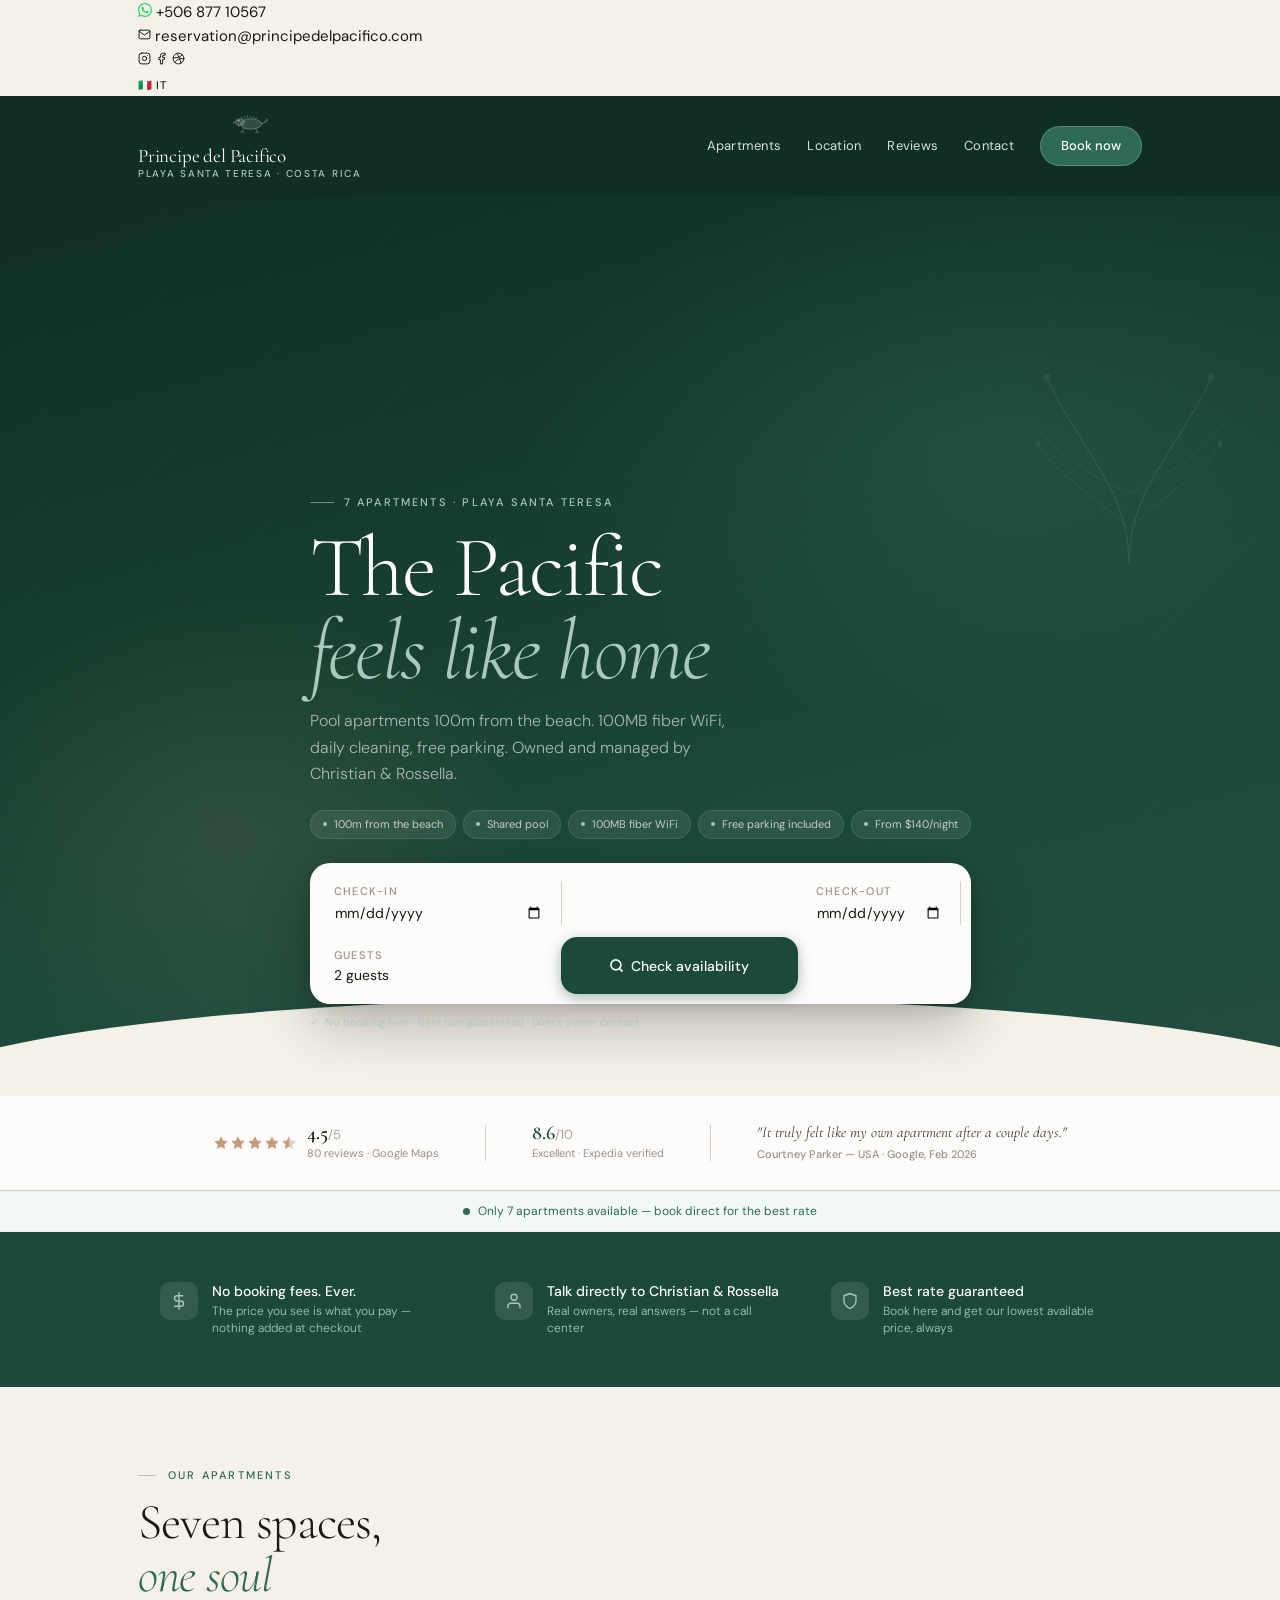
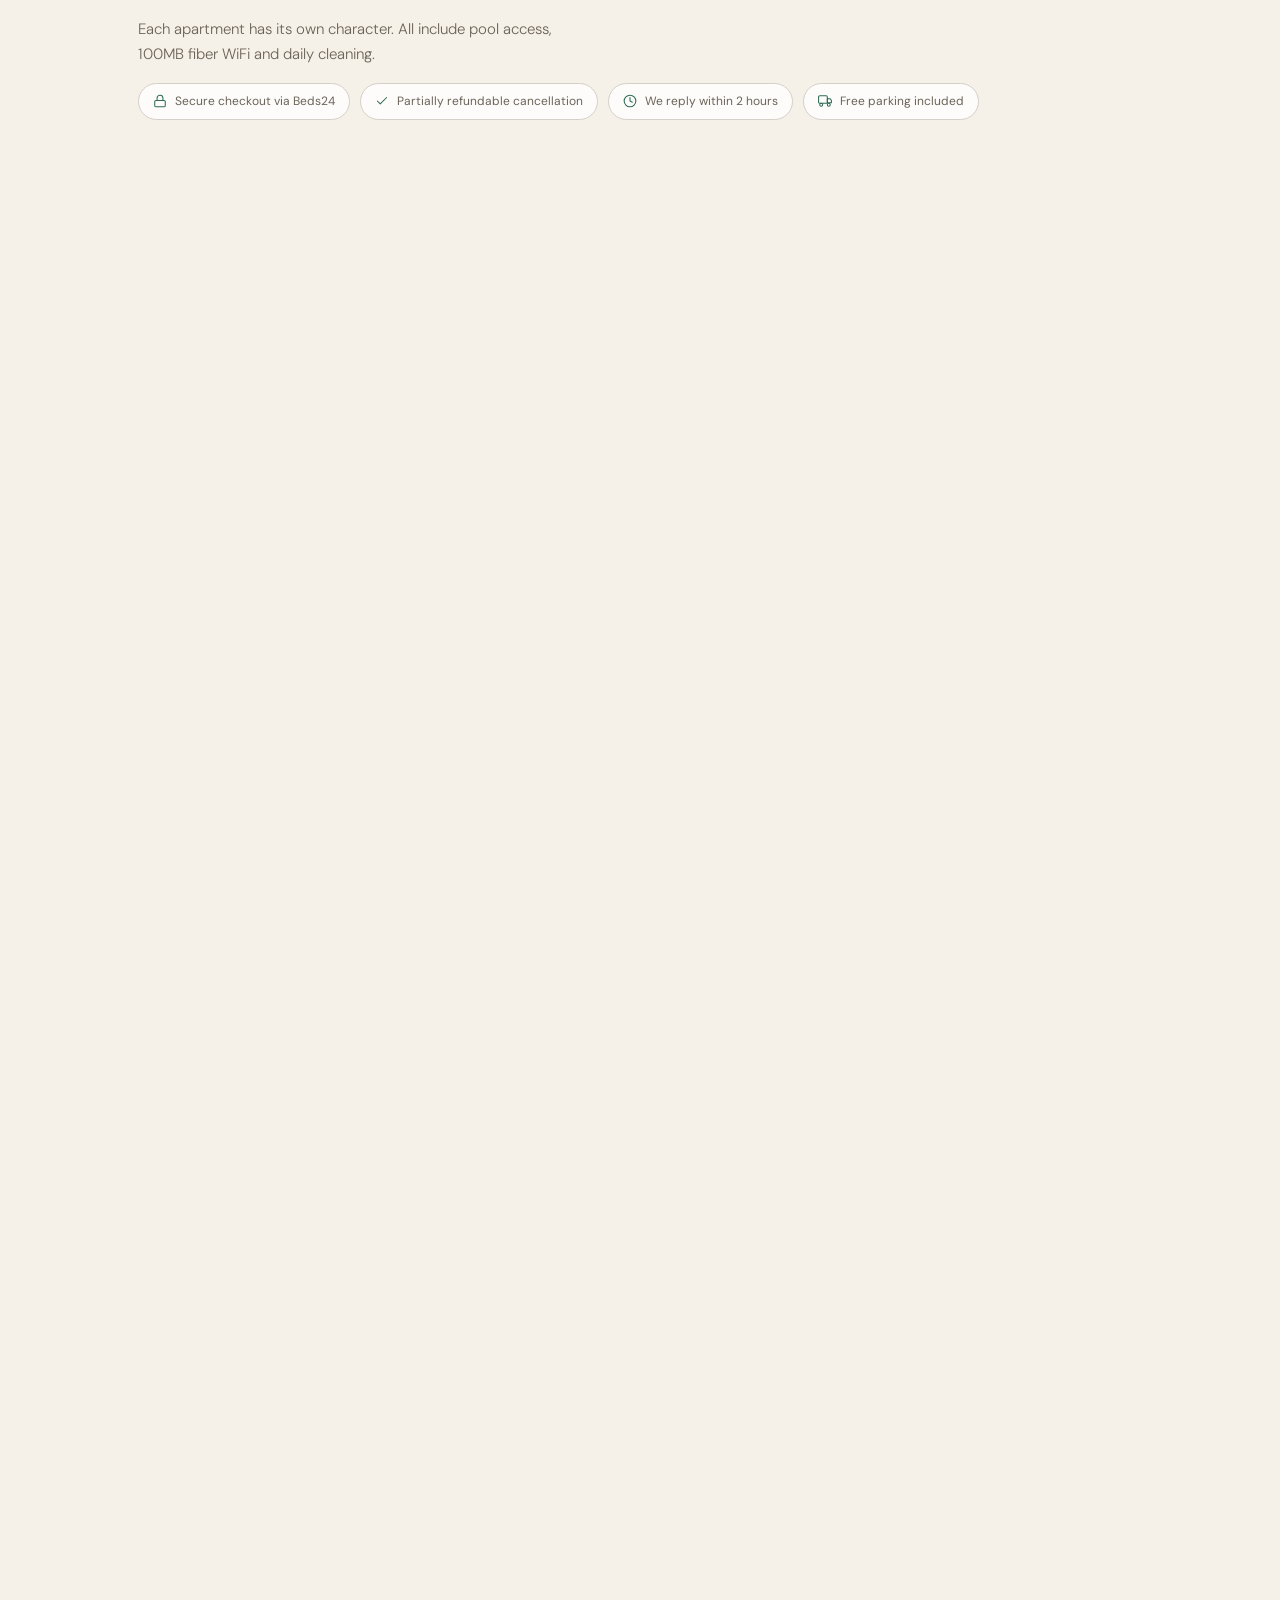
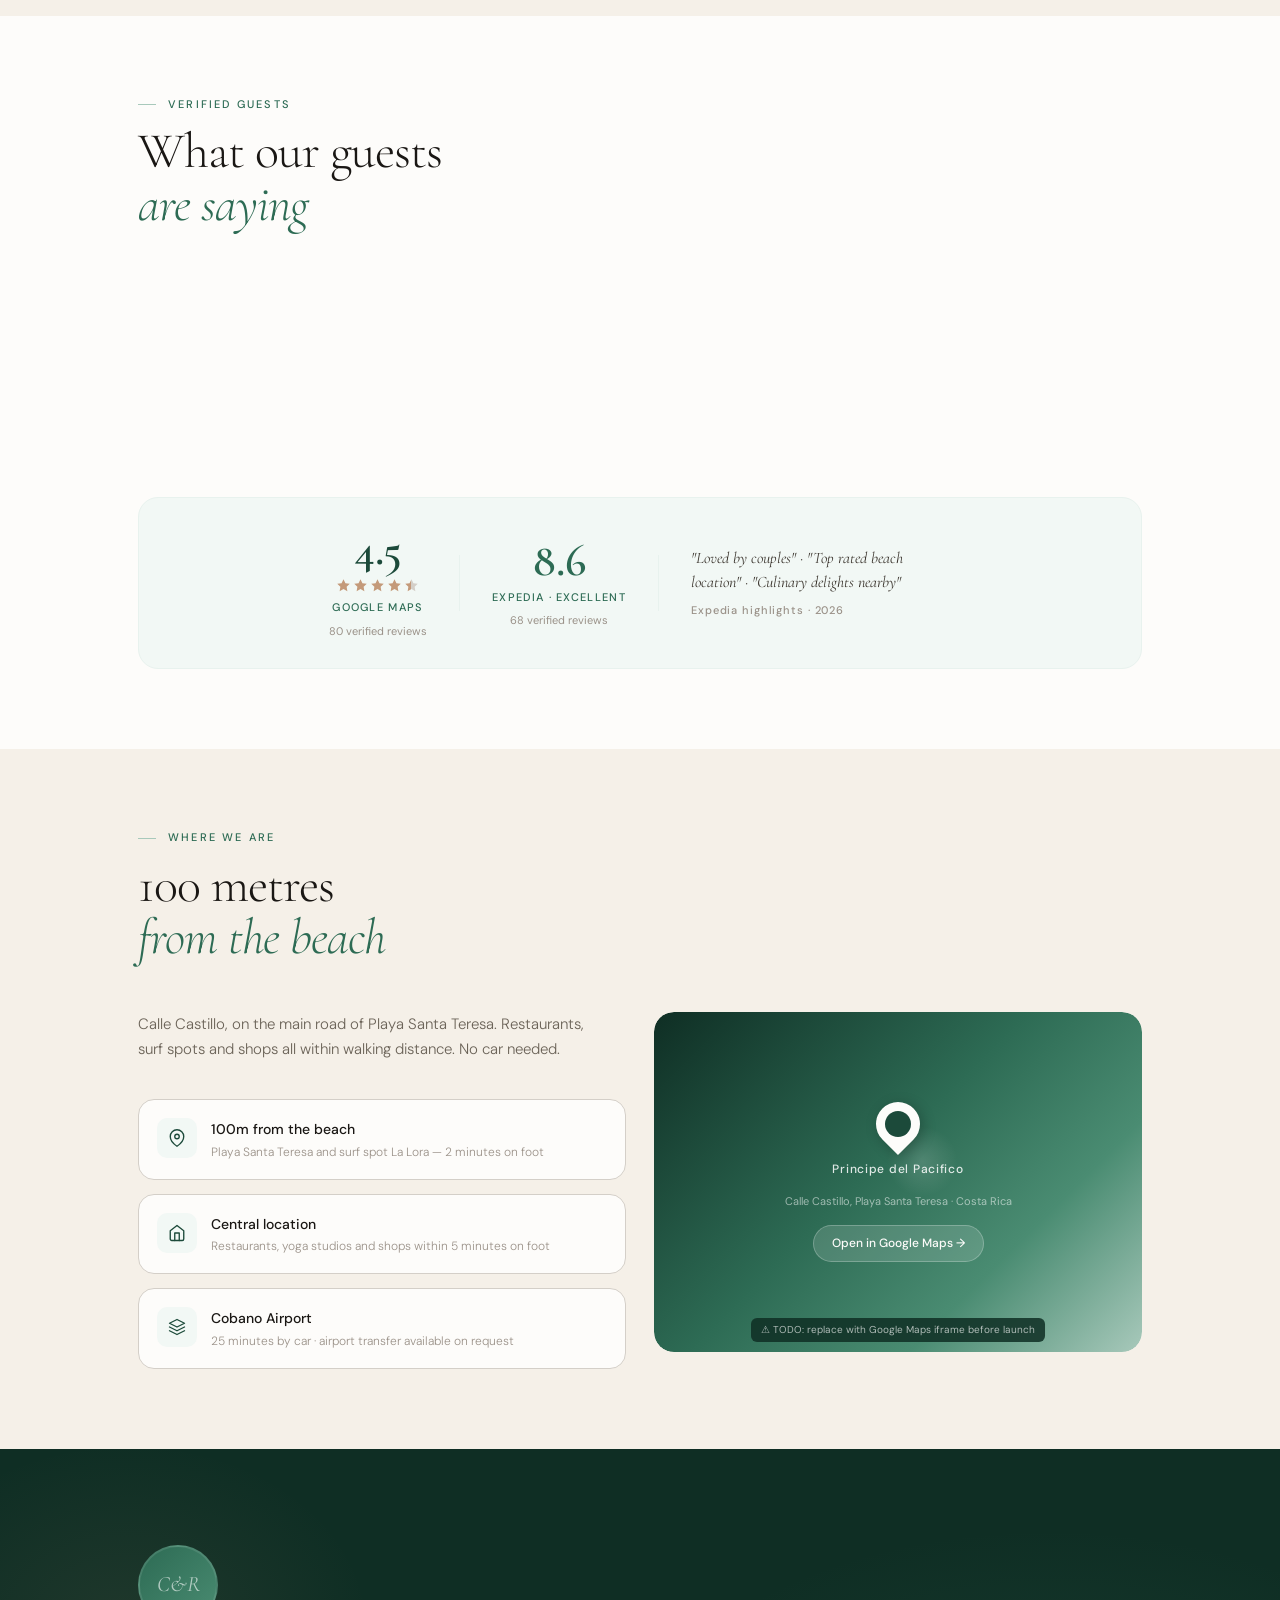
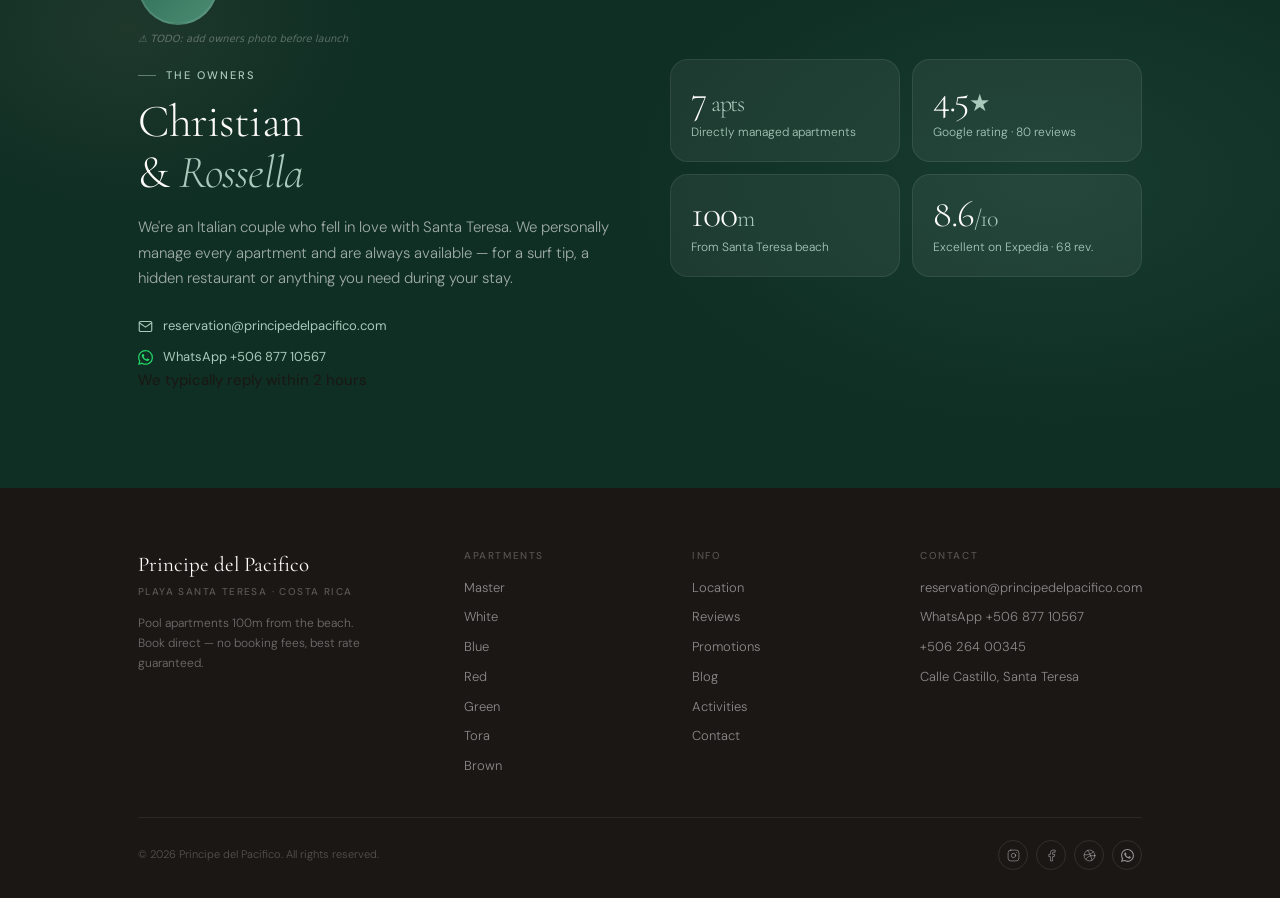
==== commit eafc4f8a: "Update index.html" ====
--- a/index.html
+++ b/index.html
@@ -4,7 +4,37 @@
 <meta charset="UTF-8">
 <meta name="viewport" content="width=device-width, initial-scale=1.0">
 <title>Principe del Pacifico — Apartments in Playa Santa Teresa, Costa Rica</title>
-<meta name="description" content="Beautiful apartments 100m from the beach in Playa Santa Teresa, Costa Rica. Pool, fiber optic WiFi, daily cleaning. Book direct and save $15–24/night vs Expedia.">
+<meta name="description" content="Beautiful apartments 100m from the<!DOCTYPE html>
+<html lang="en">
+<head>
+<meta charset="UTF-8">
+<meta name="viewport" content="width=device-width, initial-scale=1.0">
+<title>Principe del Pacifico — Playa Santa Teresa, Costa Rica</title>
+<meta name="description" content="Pool apartments 100m from the beach in Playa Santa Teresa, Costa Rica. Book direct — no fees, best rate guaranteed.">
+<link rel="alternate" hreflang="en" href="https://www.principedelpacifico.com/en/">
+<link rel="alternate" hreflang="it" href="https://www.principedelpacifico.com/it/">
+<link rel="alternate" hreflang="x-default" href="https://www.principedelpacifico.com/en/">
+<meta http-equiv="refresh" content="0; url=en/index.html">
+<style>
+  body { font-family: sans-serif; background: #0F2E24; color: #A8C9BB; display: flex; align-items: center; justify-content: center; min-height: 100vh; margin: 0; flex-direction: column; gap: 16px; text-align: center; }
+  a { color: #A8C9BB; font-size: 14px; }
+</style>
+</head>
+<body>
+  <p>Redirecting to <a href="en/index.html">English site</a>...</p>
+  <p><a href="it/index.html">Versione italiana →</a></p>
+  <script>
+    // Detect browser language — redirect to IT if Italian
+    const lang = navigator.language?.toLowerCase() || '';
+    if (lang.startsWith('it')) {
+      window.location.replace('it/index.html');
+    } else {
+      window.location.replace('en/index.html');
+    }
+  </script>
+</body>
+</html>
+ beach in Playa Santa Teresa, Costa Rica. Pool, fiber optic WiFi, daily cleaning. Book direct and save $15–24/night vs Expedia.">
 <link rel="preconnect" href="https://fonts.googleapis.com">
 <link rel="preconnect" href="https://fonts.gstatic.com" crossorigin>
 <link href="https://fonts.googleapis.com/css2?family=Cormorant+Garamond:ital,wght@0,300;0,400;0,600;1,300;1,400&family=DM+Sans:opsz,wght@9..40,300;9..40,400;9..40,500&display=swap" rel="stylesheet">
--- a/css/tokens.css
+++ b/css/tokens.css
@@ -0,0 +1,184 @@
+/* ═══════════════════════════════════════════════════
+   PRINCIPE DEL PACIFICO — Design Tokens
+   css/tokens.css
+   Version: 1.0 — March 2026
+   ═══════════════════════════════════════════════════ */
+
+:root {
+/* ═══════════════════════════════════════════════════
+   PRINCIPE DEL PACIFICO — Design Tokens
+   css/tokens.css  |  Version 2.0 — March 2026
+   ═══════════════════════════════════════════════════ */
+:root {
+  /* ── Color Palette ── */
+  --forest:       #1C4A3A;
+  --forest-deep:  #0F2E24;
+  --forest-mid:   #2D6B54;
+  --forest-soft:  #4A8C72;
+  --forest-pale:  #A8C9BB;
+  --forest-wash:  #E8F2EE;
+  --forest-ghost: #F2F8F5;
+  --sand:         #F5F0E8;
+  --sand-warm:    #EDE5D6;
+  --earth:        #6B4F3A;
+  --earth-light:  #C49A7A;
+  --earth-pale:   #F0E6DC;
+  --ink:          #1A1714;
+  --ink-mid:      #3D3730;
+  --ink-soft:     #6B6358;
+  --ink-muted:    #9A9188;
+  --ink-ghost:    #D4CFC8;
+  --white:        #FDFCFA;
+
+  /* ── Typography ── */
+  --font-display: 'Cormorant Garamond', Georgia, serif;
+  --font-body:    'DM Sans', system-ui, sans-serif;
+
+  /* ── Type Scale ── */
+  --ts-xs:   11px;
+  --ts-sm:   13px;
+  --ts-base: 15px;
+  --ts-md:   17px;
+  --ts-lg:   20px;
+  --ts-xl:   24px;
+
+  /* ── Spacing ── */
+  --sp-1: 4px;  --sp-2: 8px;  --sp-3: 12px; --sp-4: 16px;
+  --sp-5: 20px; --sp-6: 24px; --sp-8: 32px; --sp-10: 40px;
+  --sp-12: 48px; --sp-16: 64px; --sp-20: 80px; --sp-24: 96px;
+
+  /* ── Border Radius ── */
+  --r-sm:   4px; --r-md:   8px; --r-lg:   16px;
+  --r-xl:   20px; --r-2xl: 24px; --r-full: 9999px;
+
+  /* ── Shadows ── */
+  --shadow-sm:   0 2px 8px rgba(26,23,20,.08), 0 1px 3px rgba(26,23,20,.05);
+  --shadow-md:   0 4px 16px rgba(26,23,20,.10), 0 2px 6px rgba(26,23,20,.06);
+  --shadow-lg:   0 8px 32px rgba(26,23,20,.12), 0 4px 12px rgba(26,23,20,.07);
+  --shadow-xl:   0 12px 40px rgba(26,23,20,.13), 0 6px 16px rgba(26,23,20,.08);
+  --shadow-hero: 0 20px 60px rgba(0,0,0,.26), 0 4px 16px rgba(0,0,0,.12);
+  --shadow-cta:  0 4px 14px rgba(28,74,58,.38);
+  --shadow-cta-hover: 0 8px 22px rgba(28,74,58,.42);
+
+  /* ── Motion ── */
+  --ease-out:    cubic-bezier(.2,0,0,1);
+  --ease-spring: cubic-bezier(.34,1.56,.64,1);
+  --dur-fast:  150ms; --dur-base: 200ms;
+  --dur-slow:  300ms; --dur-page: 500ms;
+
+  /* ── Layout ── */
+  --container-max: 1100px;
+  --header-height: 58px;
+
+  /* ── Beds24 ── */
+  /* enquireid per apartment — used by js/booking.js */
+  /* white:405215 master:405247 blue:405229 red:405243 tora:405244 green:405246 brown:405248 */
+}
+
+  /* ── Color Palette ── */
+  --forest:       #1C4A3A;
+  --forest-deep:  #0F2E24;
+  --forest-mid:   #2D6B54;
+  --forest-soft:  #4A8C72;
+  --forest-pale:  #A8C9BB;
+  --forest-wash:  #E8F2EE;
+  --forest-ghost: #F2F8F5;
+
+  --sand:         #F5F0E8;
+  --sand-warm:    #EDE5D6;
+  --sand-deep:    #C8B99A;
+
+  --earth:        #6B4F3A;
+  --earth-light:  #C49A7A;
+  --earth-pale:   #F0E6DC;
+
+  --ink:          #1A1714;
+  --ink-mid:      #3D3730;
+  --ink-soft:     #6B6358;
+  --ink-muted:    #9A9188;
+  --ink-ghost:    #D4CFC8;
+
+  --white:        #FDFCFA;
+
+  /* ── Semantic Roles ── */
+  --primary:        var(--forest);
+  --primary-hover:  var(--forest-deep);
+  --accent:         var(--earth-light);
+  --surface:        var(--white);
+  --surface-alt:    var(--sand);
+  --border:         var(--ink-ghost);
+  --text-primary:   var(--ink);
+  --text-secondary: var(--ink-soft);
+  --text-muted:     var(--ink-muted);
+
+  /* ── Typography ── */
+  --font-display: 'Cormorant Garamond', Georgia, serif;
+  --font-body:    'DM Sans', system-ui, sans-serif;
+  --font-mono:    'Courier New', monospace;
+
+  /* ── Type Scale ── */
+  --ts-xs:   11px;
+  --ts-sm:   13px;
+  --ts-base: 15px;
+  --ts-md:   17px;
+  --ts-lg:   20px;
+  --ts-xl:   24px;
+  --ts-2xl:  32px;
+  --ts-3xl:  44px;
+  --ts-4xl:  60px;
+  --ts-5xl:  80px;
+
+  /* ── Spacing Scale (base 4px) ── */
+  --sp-1:  4px;
+  --sp-2:  8px;
+  --sp-3:  12px;
+  --sp-4:  16px;
+  --sp-5:  20px;
+  --sp-6:  24px;
+  --sp-8:  32px;
+  --sp-10: 40px;
+  --sp-12: 48px;
+  --sp-16: 64px;
+  --sp-20: 80px;
+  --sp-24: 96px;
+
+  /* ── Border Radius ── */
+  --r-sm:   4px;
+  --r-md:   8px;
+  --r-lg:   16px;
+  --r-xl:   20px;
+  --r-2xl:  24px;
+  --r-full: 9999px;
+
+  /* ── Shadows ── */
+  --shadow-xs: 0 1px 3px rgba(26,23,20,.06), 0 1px 2px rgba(26,23,20,.04);
+  --shadow-sm: 0 2px 8px rgba(26,23,20,.08), 0 1px 3px rgba(26,23,20,.05);
+  --shadow-md: 0 4px 16px rgba(26,23,20,.10), 0 2px 6px rgba(26,23,20,.06);
+  --shadow-lg: 0 8px 32px rgba(26,23,20,.12), 0 4px 12px rgba(26,23,20,.07);
+  --shadow-xl: 0 12px 40px rgba(26,23,20,.13), 0 6px 16px rgba(26,23,20,.08);
+  --shadow-hero: 0 20px 60px rgba(0,0,0,.26), 0 4px 16px rgba(0,0,0,.12);
+  --shadow-cta:  0 4px 14px rgba(28,74,58,.38);
+  --shadow-cta-hover: 0 8px 22px rgba(28,74,58,.42);
+  --shadow-focus: 0 0 0 3px rgba(28,74,58,.25);
+
+  /* ── Motion ── */
+  --ease-out:    cubic-bezier(.2,0,0,1);
+  --ease-spring: cubic-bezier(.34,1.56,.64,1);
+  --ease-in-out: cubic-bezier(.4,0,.2,1);
+  --dur-fast:    150ms;
+  --dur-base:    200ms;
+  --dur-slow:    300ms;
+  --dur-page:    500ms;
+
+  /* ── Layout ── */
+  --container-max: 1100px;
+  --container-pad-mobile: 20px;
+  --container-pad-tablet: 32px;
+  --container-pad-desktop: 80px;
+  --header-height: 58px;
+
+  /* ── Beds24 Integration ── */
+  /* enquireid per appartamento — usati da js/booking.js */
+  --beds24-propid: 187661;
+  --beds24-base: "https://beds24.com/book-principedelpacifico";
+}
--- a/css/base.css
+++ b/css/base.css
@@ -0,0 +1,229 @@
+/* ═══════════════════════════════════════════════════
+   PRINCIPE DEL PACIFICO — Base & Reset
+   css/base.css
+   ═══════════════════════════════════════════════════ */
+
+/* ── Reset ── */
+*, *::before, *::after {
+  box-sizing: border-box;
+  margin: 0;/* ═══════════════════════════════════════════════════
+   PRINCIPE DEL PACIFICO — Base & Reset
+   css/base.css  |  Version 2.0
+   ═══════════════════════════════════════════════════ */
+
+*, *::before, *::after { box-sizing: border-box; margin: 0; padding: 0; }
+html { scroll-behavior: smooth; -webkit-text-size-adjust: 100%; }
+body {
+  font-family: var(--font-body);
+  font-size: var(--ts-base);
+  background: var(--sand);
+  color: var(--ink);
+  line-height: 1.6;
+  -webkit-font-smoothing: antialiased;
+  -moz-osx-font-smoothing: grayscale;
+  overflow-x: hidden;
+}
+@media (max-width: 767px) { body { padding-bottom: 72px; } }
+img { display: block; max-width: 100%; height: auto; }
+a { color: inherit; text-decoration: none; }
+button { cursor: pointer; font-family: var(--font-body); border: none; background: none; }
+address { font-style: normal; }
+
+/* ── Container ── */
+.wrap { max-width: var(--container-max); margin: 0 auto; padding: 0 24px; }
+@media (min-width: 640px)  { .wrap { padding: 0 32px; } }
+@media (min-width: 1024px) { .wrap { padding: 0 48px; } }
+
+/* ── Star fills ── */
+.star-full { fill: var(--earth-light); }
+.star-half { fill: url(#half-grad); }
+.star-empty { fill: var(--ink-ghost); }
+
+/* ── Sections ── */
+.sec { padding: var(--sp-20) 0; }
+.sec-alt { background: var(--white); }
+
+.sec-ey {
+  font-size: var(--ts-xs); font-weight: 500; letter-spacing: .2em;
+  text-transform: uppercase; color: var(--forest-mid);
+  margin-bottom: var(--sp-3); display: flex; align-items: center; gap: var(--sp-3);
+}
+.sec-ey::before { content: ''; width: 18px; height: 1px; background: var(--forest-pale); flex-shrink: 0; }
+
+.sec-h2 {
+  font-family: var(--font-display); font-size: clamp(34px, 4.5vw, 50px);
+  font-weight: 300; color: var(--ink); line-height: 1.05;
+  letter-spacing: -.02em; margin-bottom: var(--sp-4);
+}
+.sec-h2 em { font-style: italic; color: var(--forest-mid); }
+.sec-desc { font-size: var(--ts-base); font-weight: 300; color: var(--ink-soft); max-width: 460px; line-height: 1.65; }
+
+/* ── Availability ribbon ── */
+.avail-ribbon {
+  background: var(--forest-ghost); border-top: 1px solid var(--forest-wash);
+  border-bottom: 1px solid var(--forest-wash); padding: 10px 0;
+  text-align: center; font-size: 12px; color: var(--forest-mid);
+  display: flex; align-items: center; justify-content: center; gap: 8px;
+}
+.avail-dot {
+  width: 7px; height: 7px; border-radius: 50%; background: var(--forest-mid);
+  animation: pulse 2s infinite; flex-shrink: 0;
+}
+
+/* ── Trust strip (chips below apartment heading) ── */
+.trust-strip { display: flex; flex-wrap: wrap; gap: 10px; margin-top: var(--sp-4); margin-bottom: var(--sp-2); }
+.trust-chip {
+  display: flex; align-items: center; gap: 8px; padding: 8px 14px;
+  background: var(--white); border: 1px solid var(--ink-ghost);
+  border-radius: var(--r-full); font-size: 12px; color: var(--ink-soft);
+}
+.trust-chip svg { color: var(--forest-mid); flex-shrink: 0; }
+
+/* ── Animations ── */
+@keyframes fadeUp {
+  from { opacity: 0; transform: translateY(18px); }
+  to   { opacity: 1; transform: translateY(0); }
+}
+@keyframes pulse {
+  0%, 100% { opacity: 1; transform: scale(1); }
+  50%       { opacity: .5; transform: scale(.8); }
+}
+@media (prefers-reduced-motion: reduce) {
+  *, *::before, *::after { animation-duration: .01ms !important; transition-duration: .01ms !important; }
+}
+
+  padding: 0;
+}
+
+html {
+  scroll-behavior: smooth;
+  -webkit-text-size-adjust: 100%;
+}
+
+body {
+  font-family: var(--font-body);
+  font-size: var(--ts-base);
+  background: var(--sand);
+  color: var(--ink);
+  line-height: 1.6;
+  -webkit-font-smoothing: antialiased;
+  -moz-osx-font-smoothing: grayscale;
+  overflow-x: hidden;
+}
+
+/* mobile sticky bar bottom padding */
+@media (max-width: 767px) {
+  body { padding-bottom: 72px; }
+}
+
+img {
+  display: block;
+  max-width: 100%;
+  height: auto;
+}
+
+a {
+  color: inherit;
+  text-decoration: none;
+}
+
+button {
+  cursor: pointer;
+  font-family: var(--font-body);
+  border: none;
+  background: none;
+}
+
+address { font-style: normal; }
+
+/* ── Container ── */
+.wrap {
+  max-width: var(--container-max);
+  margin: 0 auto;
+  padding: 0 var(--container-pad-mobile);
+}
+
+@media (min-width: 640px) {
+  .wrap { padding: 0 var(--container-pad-tablet); }
+}
+
+@media (min-width: 1024px) {
+  .wrap { padding: 0 var(--container-pad-desktop); }
+}
+
+/* ── SVG star fills (shared by all star components) ── */
+.star-full { fill: var(--earth-light); }
+.star-half { fill: url(#half-grad); }
+.star-empty { fill: var(--ink-ghost); }
+
+/* ── Section base ── */
+.sec {
+  padding: var(--sp-24) 0;
+}
+
+.sec-alt {
+  background: var(--white);
+}
+
+.sec-ey {
+  font-size: var(--ts-xs);
+  font-weight: 500;
+  letter-spacing: .2em;
+  text-transform: uppercase;
+  color: var(--forest-mid);
+  margin-bottom: var(--sp-3);
+  display: flex;
+  align-items: center;
+  gap: var(--sp-3);
+}
+
+.sec-ey::before {
+  content: '';
+  width: 18px;
+  height: 1px;
+  background: var(--forest-pale);
+  flex-shrink: 0;
+}
+
+.sec-h2 {
+  font-family: var(--font-display);
+  font-size: clamp(34px, 4.5vw, 50px);
+  font-weight: 300;
+  color: var(--ink);
+  line-height: 1.05;
+  letter-spacing: -.02em;
+  margin-bottom: var(--sp-4);
+}
+
+.sec-h2 em {
+  font-style: italic;
+  color: var(--forest-mid);
+}
+
+.sec-desc {
+  font-size: var(--ts-base);
+  font-weight: 300;
+  color: var(--ink-soft);
+  max-width: 460px;
+  line-height: 1.65;
+}
+
+.sec-price-note {
+  font-size: var(--ts-xs);
+  color: var(--ink-muted);
+  font-style: italic;
+  margin-top: var(--sp-2);
+}
+
+/* ── Animations ── */
+@keyframes fadeUp {
+  from { opacity: 0; transform: translateY(18px); }
+  to   { opacity: 1; transform: translateY(0); }
+}
+
+@media (prefers-reduced-motion: reduce) {
+  *, *::before, *::after {
+    animation-duration: .01ms !important;
+    transition-duration: .01ms !important;
+  }
+}
--- a/css/header.css
+++ b/css/header.css
@@ -0,0 +1,597 @@
+/* ═══════════════════════════════════════════════════
+   PRINCIPE DEL PACIFICO — Header & Navigation
+   css/header.css
+   ═══════════════════════════════════════════════════ */
+
+/* ── Header ── */
+.hdr {
+  position: sticky;/* ═══════════════════════════════════════════════════
+   PRINCIPE DEL PACIFICO — Header, Topbar, Nav
+   css/header.css  |  Version 2.0
+   ═══════════════════════════════════════════════════ */
+
+/* ── TOP BAR ── */
+.topbar {
+  background: var(--forest-deep);
+  border-bottom: 1px solid rgba(255,255,255,.07);
+  padding: 7px 0;
+  font-size: 12px;
+}
+.topbar-inner { display: flex; align-items: center; justify-content: space-between; gap: 16px; }
+.topbar-left  { display: flex; align-items: center; gap: 18px; }
+.topbar-right { display: flex; align-items: center; gap: 10px; }
+
+.tb-link {
+  display: flex; align-items: center; gap: 6px;
+  color: rgba(255,255,255,.72); transition: color var(--dur-fast); font-size: 12px;
+}
+.tb-link:hover { color: #fff; }
+.tb-link svg { flex-shrink: 0; }
+
+.tb-sep { width: 1px; height: 14px; background: rgba(255,255,255,.15); flex-shrink: 0; }
+
+.tb-social {
+  display: flex; align-items: center; justify-content: center;
+  width: 28px; height: 28px; border-radius: 50%;
+  border: 1px solid rgba(255,255,255,.15);
+  color: rgba(255,255,255,.65); transition: all var(--dur-base);
+}
+.tb-social:hover { border-color: rgba(255,255,255,.4); color: #fff; background: rgba(255,255,255,.08); }
+
+/* ── HEADER ── */
+.hdr {
+  position: sticky; top: 0; z-index: 100;
+  background: var(--forest-deep);
+  padding: 13px 0;
+  transition: background var(--dur-slow) var(--ease-out), box-shadow var(--dur-slow) var(--ease-out);
+}
+.hdr.on {
+  background: rgba(253,252,250,.97);
+  backdrop-filter: blur(14px); -webkit-backdrop-filter: blur(14px);
+  box-shadow: 0 1px 0 var(--ink-ghost);
+}
+.hdr-inner { display: flex; align-items: center; justify-content: space-between; }
+
+/* ── Logo ── */
+.logo { display: flex; align-items: center; gap: 10px; }
+
+.logo-iguana {
+  width: 38px; height: 26px; flex-shrink: 0;
+  transition: opacity var(--dur-slow);
+}
+.hdr.on .logo-iguana g { opacity: .7; }
+/* Invert iguana strokes on light bg */
+.hdr.on .logo-iguana ellipse,
+.hdr.on .logo-iguana path,
+.hdr.on .logo-iguana circle {
+  stroke: rgba(28,74,58,.7) !important;
+  fill: rgba(28,74,58,.1) !important;
+}
+.hdr.on .logo-iguana circle:nth-child(6) { fill: rgba(28,74,58,.9) !important; }
+
+.logo-text { display: flex; flex-direction: column; gap: 1px; }
+.logo-main {
+  font-family: var(--font-display); font-size: 19px; font-weight: 400;
+  color: var(--white); letter-spacing: -.01em; line-height: 1;
+  transition: color var(--dur-slow);
+}
+.hdr.on .logo-main { color: var(--ink); }
+.logo-sub {
+  font-size: 10px; font-weight: 500; letter-spacing: .17em;
+  text-transform: uppercase; color: var(--forest-pale);
+  transition: color var(--dur-slow);
+}
+.hdr.on .logo-sub { color: var(--ink-muted); }
+
+/* ── Desktop nav ── */
+.nav { display: flex; align-items: center; gap: 26px; }
+
+.nl {
+  font-size: var(--ts-sm); font-weight: 400;
+  color: rgba(255,255,255,.85); letter-spacing: .02em;
+  transition: color var(--dur-fast); position: relative;
+}
+.nl::after {
+  content: ''; position: absolute; bottom: -3px; left: 0; right: 0;
+  height: 1px; background: currentColor;
+  transform: scaleX(0); transform-origin: left;
+  transition: transform .25s var(--ease-out);
+}
+.nl:hover::after { transform: scaleX(1); }
+.nl:hover { color: #fff; }
+.hdr.on .nl { color: var(--ink-soft); }
+.hdr.on .nl:hover { color: var(--ink); }
+
+.ncta {
+  font-size: var(--ts-sm); font-weight: 500; color: var(--white);
+  background: var(--forest-mid); padding: 9px 20px; border-radius: var(--r-full);
+  border: 1.5px solid rgba(255,255,255,.2);
+  transition: background var(--dur-fast), transform var(--dur-base) var(--ease-spring);
+}
+.ncta:hover { background: var(--forest); transform: translateY(-1px); }
+.hdr.on .ncta { background: var(--forest); border-color: transparent; }
+.hdr.on .ncta:hover { background: var(--forest-deep); }
+
+/* ── Hamburger ── */
+.hamburger { display: none; flex-direction: column; gap: 5px; padding: 8px; }
+.hamburger span {
+  display: block; width: 22px; height: 1.5px; background: var(--white);
+  border-radius: 2px; transition: background var(--dur-slow), transform var(--dur-base), opacity var(--dur-base);
+}
+.hdr.on .hamburger span { background: var(--ink); }
+.hamburger.open span:nth-child(1) { transform: translateY(6.5px) rotate(45deg); }
+.hamburger.open span:nth-child(2) { opacity: 0; }
+.hamburger.open span:nth-child(3) { transform: translateY(-6.5px) rotate(-45deg); }
+
+/* ── Mobile menu drawer ── */
+.mobile-menu {
+  display: none; position: fixed; inset: 0;
+  background: var(--forest-deep); z-index: 99;
+  flex-direction: column; justify-content: center; align-items: center;
+  gap: 32px; opacity: 0; transition: opacity .25s var(--ease-out);
+}
+.mobile-menu.open { opacity: 1; }
+.mobile-menu .nm {
+  font-family: var(--font-display); font-size: 34px; font-weight: 300;
+  color: var(--white); letter-spacing: -.01em; transition: color var(--dur-fast);
+}
+.mobile-menu .nm:hover { color: var(--forest-pale); }
+.mobile-menu .nm.ncta {
+  font-family: var(--font-body); font-size: var(--ts-base); font-weight: 500;
+  padding: 13px 32px; border-radius: var(--r-full);
+  border: 1.5px solid rgba(255,255,255,.15); background: var(--forest-mid); margin-top: 4px;
+}
+.mob-social-row { display: flex; gap: 24px; margin-top: 4px; }
+.mob-soc-link {
+  display: flex; align-items: center; gap: 7px;
+  font-size: var(--ts-sm); color: var(--forest-pale); transition: color var(--dur-fast);
+}
+.mob-soc-link:hover { color: var(--white); }
+
+/* ── VALUE BAR ── */
+.vbar { background: var(--forest); padding: var(--sp-8) 0; }
+.vgrid { display: grid; grid-template-columns: repeat(3,1fr); gap: 2px; }
+.vi {
+  display: flex; align-items: flex-start; gap: 14px;
+  padding: 18px 22px; border-radius: var(--r-lg);
+  transition: background var(--dur-base);
+}
+.vi:hover { background: rgba(255,255,255,.06); }
+.v-icon {
+  width: 38px; height: 38px; border-radius: 10px;
+  background: rgba(255,255,255,.1);
+  display: flex; align-items: center; justify-content: center;
+  flex-shrink: 0; color: var(--forest-pale);
+}
+.v-title { font-size: 14px; font-weight: 500; color: var(--white); line-height: 1.3; }
+.v-sub   { font-size: 12px; font-weight: 300; color: var(--forest-pale); line-height: 1.4; margin-top: 3px; }
+
+/* ── TRUST BAR ── */
+.trust-sec { background: var(--white); border-bottom: 1px solid var(--ink-ghost); padding: 16px 0; }
+.trust-in { display: flex; align-items: center; justify-content: center; gap: 28px; flex-wrap: wrap; }
+.ti { display: flex; align-items: center; gap: 10px; padding: 8px 12px; border-radius: var(--r-lg); transition: background var(--dur-fast); cursor: default; }
+.ti:hover { background: var(--forest-ghost); }
+.t-stars { display: flex; align-items: center; gap: 1px; }
+.t-star, .t-star-half { width: 15px; height: 15px; }
+.t-score { font-family: var(--font-display); font-size: 19px; font-weight: 600; color: var(--ink); line-height: 1; }
+.t-score-den { font-family: var(--font-body); font-size: 12px; font-weight: 300; color: var(--ink-muted); }
+.t-score-green { color: var(--forest); }
+.t-lbl { font-size: var(--ts-xs); color: var(--ink-muted); }
+.t-sep { width: 1px; height: 34px; background: var(--ink-ghost); flex-shrink: 0; }
+.t-quote-wrap { cursor: default; }
+.t-quote {
+  font-family: var(--font-display); font-size: 15px;
+  font-style: italic; font-weight: 400; color: var(--ink-mid);
+  line-height: 1.4; max-width: 300px;
+}
+.t-auth { font-size: var(--ts-xs); color: var(--ink-muted); font-weight: 500; margin-top: 3px; font-style: normal; font-family: var(--font-body); display: block; }
+
+/* ── MOBILE STICKY CTA BAR ── */
+.mobile-cta-bar {
+  display: none; position: fixed; bottom: 0; left: 0; right: 0;
+  background: var(--forest-deep); padding: 12px 20px; z-index: 90;
+  box-shadow: 0 -4px 20px rgba(0,0,0,.2);
+  align-items: center; justify-content: space-between; gap: 16px;
+  transform: translateY(100%); transition: transform var(--dur-slow) var(--ease-out);
+}
+.mobile-cta-bar.show { transform: translateY(0); }
+.mob-cta-left { display: flex; flex-direction: column; gap: 2px; }
+.mob-cta-label { font-size: var(--ts-xs); color: rgba(255,255,255,.55); }
+.mob-cta-price { font-family: var(--font-display); font-size: 20px; font-weight: 600; color: var(--white); }
+.mob-cta-btn {
+  background: var(--white); color: var(--forest-deep);
+  font-size: 14px; font-weight: 500; padding: 10px 22px;
+  border-radius: var(--r-full); white-space: nowrap; flex-shrink: 0;
+  transition: opacity var(--dur-fast);
+}
+.mob-cta-btn:hover { opacity: .9; }
+
+/* ── Responsive ── */
+@media (max-width: 767px) {
+  .topbar { display: none; }
+  .nav { display: none; }
+  .hamburger { display: flex; }
+  .mobile-cta-bar { display: flex; }
+  .t-sep:last-of-type, .t-quote-wrap { display: none; }
+  .trust-in { gap: 18px; }
+  .vgrid { grid-template-columns: 1fr; }
+}
+
+  top: 0;
+  z-index: 100;
+  background: var(--forest-deep); /* dark by default — readable on any bg */
+  padding: 14px 0;
+  transition: background var(--dur-slow) var(--ease-out),
+              box-shadow var(--dur-slow) var(--ease-out);
+}
+
+/* Scrolled state — white bg */
+.hdr.on {
+  background: rgba(253, 252, 250, .97);
+  backdrop-filter: blur(14px);
+  -webkit-backdrop-filter: blur(14px);
+  box-shadow: 0 1px 0 var(--ink-ghost);
+}
+
+.hdr-inner {
+  display: flex;
+  align-items: center;
+  justify-content: space-between;
+}
+
+/* ── Logo ── */
+.logo {
+  display: flex;
+  flex-direction: column;
+  gap: 2px;
+}
+
+.logo-main {
+  font-family: var(--font-display);
+  font-size: 20px;
+  font-weight: 400;
+  color: var(--white);
+  letter-spacing: -.01em;
+  line-height: 1;
+  transition: color var(--dur-slow);
+}
+
+.hdr.on .logo-main { color: var(--ink); }
+
+.logo-sub {
+  font-size: var(--ts-xs);
+  font-weight: 500;
+  letter-spacing: .17em;
+  text-transform: uppercase;
+  color: var(--forest-pale);
+  transition: color var(--dur-slow);
+}
+
+.hdr.on .logo-sub { color: var(--ink-muted); }
+
+/* ── Desktop Nav ── */
+.nav {
+  display: flex;
+  align-items: center;
+  gap: 28px;
+}
+
+.nl {
+  font-size: var(--ts-sm);
+  font-weight: 400;
+  color: rgba(255, 255, 255, .85);
+  letter-spacing: .03em;
+  transition: color var(--dur-fast);
+  position: relative;
+}
+
+.nl::after {
+  content: '';
+  position: absolute;
+  bottom: -3px; left: 0; right: 0;
+  height: 1px;
+  background: currentColor;
+  transform: scaleX(0);
+  transform-origin: left;
+  transition: transform .25s var(--ease-out);
+}
+
+.nl:hover::after { transform: scaleX(1); }
+.nl:hover { color: #fff; }
+.hdr.on .nl { color: var(--ink-soft); }
+.hdr.on .nl:hover { color: var(--ink); }
+
+/* ── CTA nav button ── */
+.ncta {
+  font-size: var(--ts-sm);
+  font-weight: 500;
+  color: var(--white);
+  background: var(--forest-mid);
+  padding: 9px 22px;
+  border-radius: var(--r-full);
+  transition: background var(--dur-fast),
+              transform var(--dur-base) var(--ease-spring);
+  border: 1.5px solid rgba(255, 255, 255, .2);
+}
+
+.ncta:hover {
+  background: var(--forest);
+  transform: translateY(-1px);
+}
+
+.hdr.on .ncta {
+  background: var(--forest);
+  border-color: transparent;
+}
+
+.hdr.on .ncta:hover {
+  background: var(--forest-deep);
+}
+
+/* ── Hamburger button (mobile) ── */
+.hamburger {
+  display: none;
+  flex-direction: column;
+  gap: 5px;
+  padding: 8px;
+  cursor: pointer;
+  background: none;
+  border: none;
+}
+
+.hamburger span {
+  display: block;
+  width: 22px;
+  height: 1.5px;
+  background: var(--white);
+  border-radius: 2px;
+  transition: background var(--dur-slow),
+              transform var(--dur-base),
+              opacity var(--dur-base);
+}
+
+.hdr.on .hamburger span { background: var(--ink); }
+
+.hamburger.open span:nth-child(1) { transform: translateY(6.5px) rotate(45deg); }
+.hamburger.open span:nth-child(2) { opacity: 0; }
+.hamburger.open span:nth-child(3) { transform: translateY(-6.5px) rotate(-45deg); }
+
+/* ── Mobile Menu Drawer ── */
+.mobile-menu {
+  display: none;
+  position: fixed;
+  inset: 0;
+  background: var(--forest-deep);
+  z-index: 99;
+  flex-direction: column;
+  justify-content: center;
+  align-items: center;
+  gap: 36px;
+  opacity: 0;
+  transition: opacity .25s var(--ease-out);
+}
+
+.mobile-menu.open { opacity: 1; }
+
+.mobile-menu .nm {
+  font-family: var(--font-display);
+  font-size: 36px;
+  font-weight: 300;
+  color: var(--white);
+  letter-spacing: -.01em;
+  transition: color var(--dur-fast);
+}
+
+.mobile-menu .nm:hover { color: var(--forest-pale); }
+
+.mobile-menu .nm.ncta {
+  font-family: var(--font-body);
+  font-size: var(--ts-base);
+  font-weight: 500;
+  padding: 14px 36px;
+  border-radius: var(--r-full);
+  border: 1.5px solid rgba(255, 255, 255, .15);
+  background: var(--forest-mid);
+  margin-top: 8px;
+}
+
+/* ── Value Bar ── */
+.vbar {
+  background: var(--forest);
+  padding: var(--sp-8) 0;
+}
+
+.vgrid {
+  display: grid;
+  grid-template-columns: repeat(3, 1fr);
+  gap: 2px;
+}
+
+.vi {
+  display: flex;
+  align-items: flex-start;
+  gap: 14px;
+  padding: 18px 22px;
+  border-radius: var(--r-lg);
+  transition: background var(--dur-base);
+}
+
+.vi:hover { background: rgba(255, 255, 255, .06); }
+
+.v-icon {
+  width: 38px;
+  height: 38px;
+  border-radius: 10px;
+  background: rgba(255, 255, 255, .1);
+  display: flex;
+  align-items: center;
+  justify-content: center;
+  flex-shrink: 0;
+  color: var(--forest-pale);
+}
+
+.v-title {
+  font-size: 14px;
+  font-weight: 500;
+  color: var(--white);
+  line-height: 1.3;
+}
+
+.v-sub {
+  font-size: 12px;
+  font-weight: 300;
+  color: var(--forest-pale);
+  line-height: 1.4;
+  margin-top: 3px;
+}
+
+/* ── Trust Bar ── */
+.trust-sec {
+  background: var(--white);
+  border-bottom: 1px solid var(--ink-ghost);
+  padding: 18px 0;
+}
+
+.trust-in {
+  display: flex;
+  align-items: center;
+  justify-content: center;
+  gap: 32px;
+  flex-wrap: wrap;
+}
+
+.ti {
+  display: flex;
+  align-items: center;
+  gap: 10px;
+  padding: 8px 14px;
+  border-radius: var(--r-lg);
+  transition: background var(--dur-fast);
+}
+
+.ti:hover { background: var(--forest-ghost); }
+
+.t-stars {
+  display: flex;
+  align-items: center;
+  gap: 1px;
+}
+
+.t-star,
+.t-star-half {
+  width: 16px;
+  height: 16px;
+}
+
+.t-score {
+  font-family: var(--font-display);
+  font-size: 20px;
+  font-weight: 600;
+  color: var(--ink);
+  line-height: 1;
+}
+
+.t-score-den {
+  font-family: var(--font-body);
+  font-size: var(--ts-sm);
+  font-weight: 300;
+  color: var(--ink-muted);
+}
+
+.t-score-green { color: var(--forest); }
+
+.t-lbl {
+  font-size: var(--ts-xs);
+  color: var(--ink-muted);
+  margin-top: 2px;
+}
+
+.t-sep {
+  width: 1px;
+  height: 36px;
+  background: var(--ink-ghost);
+  flex-shrink: 0;
+}
+
+.t-quote-wrap { cursor: default; }
+
+.t-quote {
+  font-family: var(--font-display);
+  font-size: 15px;
+  font-style: italic;
+  font-weight: 400; /* weight 400 for WCAG contrast */
+  color: var(--ink-mid);
+  line-height: 1.4;
+  max-width: 320px;
+}
+
+.t-auth {
+  font-size: var(--ts-xs);
+  color: var(--ink-muted);
+  font-weight: 500;
+  margin-top: 3px;
+  font-style: normal;
+  font-family: var(--font-body);
+  display: block;
+}
+
+/* ── Mobile sticky CTA ── */
+.mobile-cta-bar {
+  display: none;
+  position: fixed;
+  bottom: 0; left: 0; right: 0;
+  background: var(--forest-deep);
+  padding: 12px 20px;
+  z-index: 90;
+  box-shadow: 0 -4px 20px rgba(0, 0, 0, .2);
+  align-items: center;
+  justify-content: space-between;
+  gap: 16px;
+  transform: translateY(100%);
+  transition: transform var(--dur-slow) var(--ease-out);
+}
+
+.mobile-cta-bar.show { transform: translateY(0); }
+
+.mob-cta-left {
+  display: flex;
+  flex-direction: column;
+  gap: 2px;
+}
+
+.mob-cta-label {
+  font-size: var(--ts-xs);
+  color: rgba(255, 255, 255, .55);
+}
+
+.mob-cta-price {
+  font-family: var(--font-display);
+  font-size: 20px;
+  font-weight: 600;
+  color: var(--white);
+}
+
+.mob-cta-btn {
+  background: var(--white);
+  color: var(--forest-deep);
+  font-size: 14px;
+  font-weight: 500;
+  padding: 10px 24px;
+  border-radius: var(--r-full);
+  white-space: nowrap;
+  flex-shrink: 0;
+  transition: opacity var(--dur-fast);
+}
+
+.mob-cta-btn:hover { opacity: .9; }
+
+/* ── Responsive ── */
+@media (max-width: 767px) {
+  .nav { display: none; }
+  .hamburger { display: flex; }
+  .mobile-cta-bar { display: flex; }
+  .t-sep:last-of-type,
+  .t-quote-wrap { display: none; }
+  .trust-in { gap: 20px; }
+  .vgrid { grid-template-columns: 1fr; }
+}
--- a/css/hero.css
+++ b/css/hero.css
@@ -0,0 +1,412 @@
+/* ═══════════════════════════════════════════════════
+   PRINCIPE DEL PACIFICO — Hero Section
+   css/hero.css
+   ═══════════════════════════════════════════════════ */
+
+.hero {
+  position: relative;
+  min-height: 100svh; /* safe viewport height for mobile */
+  display: flex;/* ═══════════════════════════════════════════════════
+   PRINCIPE DEL PACIFICO — Hero Section
+   css/hero.css  |  Version 2.0
+   ═══════════════════════════════════════════════════ */
+
+.hero {
+  position: relative; min-height: 100svh;
+  display: flex; flex-direction: column; justify-content: flex-end;
+  overflow: hidden; padding-bottom: var(--sp-16);
+}
+
+.hero-bg {
+  position: absolute; inset: 0;
+  background: linear-gradient(165deg, var(--forest-deep) 0%, #163D2E 38%, #1C4A3A 68%, #234D3F 100%);
+}
+.hero-bg::before {
+  content: ''; position: absolute; inset: 0;
+  background:
+    radial-gradient(ellipse 65% 55% at 78% 28%, rgba(74,140,114,.22) 0%, transparent 58%),
+    radial-gradient(ellipse 42% 52% at 18% 72%, rgba(196,154,122,.13) 0%, transparent 54%),
+    radial-gradient(ellipse 50% 38% at 50% 92%, rgba(15,46,36,.55) 0%, transparent 50%);
+}
+.hero-bg::after {
+  content: ''; position: absolute; inset: 0;
+  background-image: repeating-linear-gradient(-45deg, transparent, transparent 58px, rgba(255,255,255,.007) 58px, rgba(255,255,255,.007) 59px);
+}
+.hero-shape {
+  position: absolute; bottom: -2px; left: 0; right: 0;
+  height: 100px; background: var(--sand);
+  clip-path: ellipse(58% 100% at 50% 100%);
+}
+.hero-bot { position: absolute; top: 12%; right: 4%; width: 200px; height: 260px; opacity: .065; pointer-events: none; }
+.hero-content { position: relative; z-index: 2; padding-top: 80px; }
+
+/* ── Eyebrow ── */
+.eyebrow {
+  display: inline-flex; align-items: center; gap: 10px;
+  font-size: var(--ts-xs); font-weight: 500; letter-spacing: .2em;
+  text-transform: uppercase; color: var(--forest-pale); margin-bottom: 16px;
+  opacity: 0; animation: fadeUp .8s .1s var(--ease-out) forwards;
+}
+.eyebrow::before { content: ''; width: 24px; height: 1px; background: var(--forest-pale); opacity: .6; flex-shrink: 0; }
+
+/* ── H1 ── */
+.h1 {
+  font-family: var(--font-display); font-size: clamp(46px, 7.5vw, 86px);
+  font-weight: 300; color: var(--white); line-height: .96;
+  letter-spacing: -.025em; margin-bottom: 16px;
+  opacity: 0; animation: fadeUp .9s .2s var(--ease-out) forwards;
+}
+.h1 em { font-style: italic; color: var(--forest-pale); }
+
+/* ── Description ── */
+.hdesc {
+  font-size: clamp(14px, 1.6vw, 16px); font-weight: 300;
+  color: rgba(255,255,255,.62); max-width: 440px; line-height: 1.65; margin-bottom: 22px;
+  opacity: 0; animation: fadeUp .9s .35s var(--ease-out) forwards;
+}
+
+/* ── Pills ── */
+.pills {
+  display: flex; flex-wrap: wrap; gap: 7px; margin-bottom: 24px;
+  opacity: 0; animation: fadeUp .9s .45s var(--ease-out) forwards;
+}
+.pill {
+  display: flex; align-items: center; gap: 7px; font-size: var(--ts-xs);
+  color: rgba(255,255,255,.72); background: rgba(255,255,255,.08);
+  border: 1px solid rgba(255,255,255,.11); padding: 5px 12px; border-radius: var(--r-full);
+}
+.pill-dot { width: 4px; height: 4px; border-radius: 50%; background: var(--forest-pale); flex-shrink: 0; }
+
+/* ── SEARCH WIDGET (fixed layout) ── */
+.sw-wrap {
+  max-width: 700px;
+  opacity: 0; animation: fadeUp 1s .55s var(--ease-out) forwards;
+}
+.sw {
+  background: var(--white); border-radius: var(--r-xl); padding: 10px;
+  /* KEY FIX: 4-column grid keeps everything on one row */
+  display: grid;
+  grid-template-columns: 1fr 1fr auto auto;
+  gap: 4px; align-items: stretch;
+  box-shadow: var(--shadow-hero);
+}
+.sf {
+  display: flex; flex-direction: column; gap: 2px;
+  padding: 10px 14px; border-radius: var(--r-lg);
+  cursor: pointer; transition: background var(--dur-fast); min-width: 0;
+}
+.sf:hover { background: var(--sand); }
+.sf.err { background: rgba(184,64,64,.07); outline: 2px solid rgba(184,64,64,.4); }
+
+.sw-divider {
+  width: 1px; background: var(--ink-ghost);
+  margin: 8px 0; flex-shrink: 0; align-self: stretch;
+}
+.slabel {
+  font-size: var(--ts-xs); font-weight: 500; letter-spacing: .13em;
+  text-transform: uppercase; color: var(--ink-muted); white-space: nowrap; cursor: pointer;
+}
+.sinput {
+  font-size: 14px; color: var(--ink); width: 100%;
+  border: none; background: none; outline: none; font-family: var(--font-body);
+}
+.sinput::placeholder { color: var(--ink-muted); }
+select.sinput { appearance: none; -webkit-appearance: none; cursor: pointer; }
+
+.sbtn {
+  display: flex; align-items: center; justify-content: center; gap: 7px;
+  background: var(--forest); color: var(--white);
+  border-radius: var(--r-lg); font-size: 14px; font-weight: 500;
+  padding: 12px 20px; white-space: nowrap; flex-shrink: 0; align-self: stretch;
+  transition: background var(--dur-fast), transform var(--dur-base) var(--ease-spring), box-shadow var(--dur-base);
+  box-shadow: var(--shadow-cta);
+}
+.sbtn:hover {
+  background: var(--forest-deep);
+  transform: translateY(-1px) scale(1.01);
+  box-shadow: var(--shadow-cta-hover);
+}
+.snote {
+  font-size: var(--ts-xs); color: var(--forest-pale);
+  margin-top: 10px; opacity: .85;
+  display: flex; align-items: center; gap: 6px;
+}
+.snote::before { content: '✓'; }
+
+/* ── Mobile search ── */
+@media (max-width: 767px) {
+  .hero { padding-bottom: var(--sp-10); }
+  .hero-content { padding-top: 80px; }
+  .sw {
+    grid-template-columns: 1fr;
+    padding: 10px; max-width: 100%; border-radius: var(--r-lg);
+  }
+  .sw-divider { display: none; }
+  .sbtn { padding: 14px; font-size: var(--ts-base); }
+}
+
+  flex-direction: column;
+  justify-content: flex-end;
+  overflow: hidden;
+  padding-bottom: var(--sp-16);
+}
+
+/* ── Background ── */
+.hero-bg {
+  position: absolute;
+  inset: 0;
+  background: linear-gradient(165deg,
+    var(--forest-deep) 0%,
+    #163D2E 38%,
+    #1C4A3A 68%,
+    #234D3F 100%
+  );
+}
+
+.hero-bg::before {
+  content: '';
+  position: absolute;
+  inset: 0;
+  background:
+    radial-gradient(ellipse 65% 55% at 78% 28%, rgba(74,140,114,.22) 0%, transparent 58%),
+    radial-gradient(ellipse 42% 52% at 18% 72%, rgba(196,154,122,.13) 0%, transparent 54%),
+    radial-gradient(ellipse 50% 38% at 50% 92%, rgba(15,46,36,.55) 0%, transparent 50%);
+}
+
+.hero-bg::after {
+  content: '';
+  position: absolute;
+  inset: 0;
+  background-image: repeating-linear-gradient(
+    -45deg,
+    transparent,
+    transparent 58px,
+    rgba(255,255,255,.007) 58px,
+    rgba(255,255,255,.007) 59px
+  );
+}
+
+/* ── Bottom wave transition to page bg ── */
+.hero-shape {
+  position: absolute;
+  bottom: -2px;
+  left: 0; right: 0;
+  height: 100px;
+  background: var(--sand);
+  clip-path: ellipse(58% 100% at 50% 100%);
+}
+
+/* ── Botanical decoration ── */
+.hero-bot {
+  position: absolute;
+  top: 14%; right: 5%;
+  width: 200px; height: 260px;
+  opacity: .065;
+  pointer-events: none;
+}
+
+/* ── Content ── */
+.hero-content {
+  position: relative;
+  z-index: 2;
+  padding-top: 110px;
+}
+
+/* ── Eyebrow ── */
+.eyebrow {
+  display: inline-flex;
+  align-items: center;
+  gap: 10px;
+  font-size: var(--ts-xs);
+  font-weight: 500;
+  letter-spacing: .2em;
+  text-transform: uppercase;
+  color: var(--forest-pale);
+  margin-bottom: 18px;
+  opacity: 0;
+  animation: fadeUp .8s .1s var(--ease-out) forwards;
+}
+
+.eyebrow::before {
+  content: '';
+  width: 24px;
+  height: 1px;
+  background: var(--forest-pale);
+  opacity: .6;
+  flex-shrink: 0;
+}
+
+/* ── H1 ── */
+.h1 {
+  font-family: var(--font-display);
+  font-size: clamp(48px, 8vw, 90px);
+  font-weight: 300;
+  color: var(--white);
+  line-height: .96;
+  letter-spacing: -.025em;
+  margin-bottom: 18px;
+  opacity: 0;
+  animation: fadeUp .9s .2s var(--ease-out) forwards;
+}
+
+.h1 em {
+  font-style: italic;
+  color: var(--forest-pale);
+}
+
+/* ── Description ── */
+.hdesc {
+  font-size: clamp(14px, 1.7vw, 17px);
+  font-weight: 300;
+  color: rgba(255, 255, 255, .62);
+  max-width: 420px;
+  line-height: 1.65;
+  margin-bottom: 24px;
+  opacity: 0;
+  animation: fadeUp .9s .35s var(--ease-out) forwards;
+}
+
+/* ── Pills ── */
+.pills {
+  display: flex;
+  flex-wrap: wrap;
+  gap: 8px;
+  margin-bottom: 26px;
+  opacity: 0;
+  animation: fadeUp .9s .45s var(--ease-out) forwards;
+}
+
+.pill {
+  display: flex;
+  align-items: center;
+  gap: 7px;
+  font-size: var(--ts-xs);
+  color: rgba(255, 255, 255, .72);
+  background: rgba(255, 255, 255, .08);
+  border: 1px solid rgba(255, 255, 255, .11);
+  padding: 5px 12px;
+  border-radius: var(--r-full);
+}
+
+.pill-dot {
+  width: 4px;
+  height: 4px;
+  border-radius: 50%;
+  background: var(--forest-pale);
+  flex-shrink: 0;
+}
+
+/* ── Search Widget ── */
+.sw-wrap {
+  opacity: 0;
+  animation: fadeUp 1s .55s var(--ease-out) forwards;
+}
+
+.sw {
+  background: var(--white);
+  border-radius: var(--r-xl);
+  padding: 16px;
+  display: grid;
+  grid-template-columns: 1fr 1fr 130px 1fr;
+  gap: 2px;
+  align-items: stretch;
+  box-shadow: var(--shadow-hero);
+  max-width: 700px;
+}
+
+.sf {
+  display: flex;
+  flex-direction: column;
+  gap: 3px;
+  padding: 10px 14px;
+  border-radius: var(--r-lg);
+  cursor: pointer;
+  transition: background var(--dur-fast);
+}
+
+.sf:hover { background: var(--sand); }
+
+.sf.err {
+  background: rgba(184, 64, 64, .07);
+  outline: 2px solid rgba(184, 64, 64, .4);
+}
+
+.sf-sep {
+  width: 1px;
+  background: var(--ink-ghost);
+  margin: 8px 0;
+  flex-shrink: 0;
+}
+
+.slabel {
+  font-size: var(--ts-xs); /* min 11px per WCAG */
+  font-weight: 500;
+  letter-spacing: .13em;
+  text-transform: uppercase;
+  color: var(--ink-muted);
+  cursor: pointer;
+}
+
+.sinput {
+  font-size: 14px;
+  color: var(--ink);
+  width: 100%;
+  border: none;
+  background: none;
+  outline: none;
+  font-family: var(--font-body);
+  cursor: pointer;
+}
+
+.sinput::placeholder { color: var(--ink-muted); }
+
+select.sinput {
+  appearance: none;
+  -webkit-appearance: none;
+}
+
+.sbtn {
+  display: flex;
+  align-items: center;
+  justify-content: center;
+  gap: 7px;
+  background: var(--forest);
+  color: var(--white);
+  border-radius: var(--r-lg);
+  font-size: 14px;
+  font-weight: 500;
+  padding: 10px 14px;
+  transition: background var(--dur-fast),
+              transform var(--dur-base) var(--ease-spring),
+              box-shadow var(--dur-base);
+  box-shadow: var(--shadow-cta);
+}
+
+.sbtn:hover {
+  background: var(--forest-deep);
+  transform: translateY(-1px) scale(1.01);
+  box-shadow: var(--shadow-cta-hover);
+}
+
+.snote {
+  font-size: var(--ts-xs);
+  color: var(--forest-pale);
+  margin-top: 10px;
+  opacity: .85;
+}
+
+/* ── Mobile search ── */
+@media (max-width: 767px) {
+  .hero { padding-bottom: var(--sp-12); }
+  .hero-content { padding-top: 90px; }
+
+  .sw {
+    grid-template-columns: 1fr;
+    padding: 12px;
+    max-width: 100%;
+    border-radius: var(--r-lg);
+  }
+
+  .sf-sep { display: none; }
+  .sbtn { padding: 14px; font-size: var(--ts-base); }
+}
--- a/css/sections.css
+++ b/css/sections.css
@@ -0,0 +1,666 @@
+/* ═══════════════════════════════════════════════════
+   PRINCIPE DEL PACIFICO — Sections
+   css/sections.css
+   ═══════════════════════════════════════════════════ */
+
+/* ── Reviews Grid ── */
+.rev-grid {/* ═══════════════════════════════════════════════════
+   PRINCIPE DEL PACIFICO — Sections
+   css/sections.css  |  Version 2.0
+   ═══════════════════════════════════════════════════ */
+
+/* ── REVIEWS ── */
+.rev-grid { display: grid; grid-template-columns: repeat(3,1fr); gap: 16px; margin-top: var(--sp-10); margin-bottom: var(--sp-8); }
+@media (min-width:640px) and (max-width:1023px) { .rev-grid { grid-template-columns: repeat(2,1fr); } }
+@media (max-width:639px) { .rev-grid { grid-template-columns: 1fr; } }
+
+.rev-card {
+  background: var(--white); border: 1px solid var(--ink-ghost);
+  border-radius: var(--r-xl); padding: 20px;
+  display: flex; flex-direction: column; gap: 12px;
+  transition: box-shadow var(--dur-base), transform var(--dur-base) var(--ease-spring);
+  opacity: 0; transform: translateY(12px);
+}
+.rev-card.vis { animation: fadeUp .6s var(--ease-out) forwards; }
+.rev-card:nth-child(1).vis { animation-delay: 0ms; }
+.rev-card:nth-child(2).vis { animation-delay: 90ms; }
+.rev-card:nth-child(3).vis { animation-delay: 180ms; }
+.rev-card:hover { box-shadow: var(--shadow-lg); transform: translateY(-2px); }
+
+.rev-stars-row { display: flex; gap: 2px; }
+.rev-star { width: 13px; height: 13px; fill: var(--earth-light); }
+.rev-text { font-family: var(--font-display); font-size: 15px; font-style: italic; font-weight: 400; color: var(--ink-mid); line-height: 1.5; flex: 1; }
+.rev-foot { display: flex; align-items: center; justify-content: space-between; }
+.rev-name { font-size: var(--ts-sm); font-weight: 500; color: var(--ink); }
+.rev-meta { font-size: var(--ts-xs); color: var(--ink-muted); margin-top: 2px; }
+.rev-src { font-size: 10px; font-weight: 500; letter-spacing: .08em; text-transform: uppercase; color: var(--forest-mid); background: var(--forest-ghost); padding: 3px 8px; border-radius: var(--r-full); }
+
+/* ── Rating summary row ── */
+.rating-row {
+  display: flex; align-items: center; justify-content: center;
+  gap: var(--sp-8); background: var(--forest-ghost);
+  border: 1px solid var(--forest-wash); border-radius: var(--r-xl);
+  padding: 24px 32px; flex-wrap: wrap;
+}
+.rating-it { display: flex; flex-direction: column; align-items: center; gap: 5px; }
+.rating-big { font-family: var(--font-display); font-size: 44px; font-weight: 600; color: var(--forest); line-height: 1; }
+.rating-big-green { color: var(--forest-mid); }
+.rating-stars-svg { display: flex; gap: 2px; }
+.rating-plat { font-size: var(--ts-xs); font-weight: 500; letter-spacing: .12em; text-transform: uppercase; color: var(--forest-mid); }
+.rating-cnt { font-size: var(--ts-xs); color: var(--ink-muted); }
+.rating-sep { width: 1px; height: 54px; background: var(--forest-wash); flex-shrink: 0; }
+.rating-highlights { max-width: 260px; }
+.rating-quote { font-family: var(--font-display); font-size: 15px; font-style: italic; font-weight: 400; color: var(--ink-mid); line-height: 1.5; }
+.rating-source { font-size: var(--ts-xs); color: var(--ink-muted); font-weight: 500; margin-top: 8px; }
+@media (max-width:767px) { .rating-sep { display: none; } .rating-row { flex-direction: column; padding: 22px 20px; } }
+
+/* ── LOCATION ── */
+.loc-grid { display: grid; grid-template-columns: 1fr 1fr; gap: 24px; align-items: start; margin-top: var(--sp-10); }
+@media (max-width:767px) { .loc-grid { grid-template-columns: 1fr; } }
+
+.loc-facts { display: flex; flex-direction: column; gap: 12px; }
+.lf {
+  display: flex; align-items: flex-start; gap: 14px; padding: 16px;
+  background: var(--white); border: 1px solid var(--ink-ghost); border-radius: var(--r-lg);
+  transition: box-shadow var(--dur-base), transform var(--dur-base) var(--ease-spring);
+}
+.lf:hover { box-shadow: var(--shadow-md); transform: translateX(4px); }
+.lf-icon {
+  width: 38px; height: 38px; border-radius: 10px;
+  background: var(--forest-ghost); display: flex; align-items: center; justify-content: center;
+  flex-shrink: 0; color: var(--forest);
+}
+.lf-title { font-size: 14px; font-weight: 500; color: var(--ink); }
+.lf-desc { font-size: 12px; font-weight: 300; color: var(--ink-muted); line-height: 1.5; margin-top: 2px; }
+
+/* Location map */
+.loc-map { height: 320px; border-radius: var(--r-xl); overflow: hidden; position: relative; }
+.loc-map iframe { width: 100%; height: 100%; border: 0; display: block; }
+.loc-map-fallback {
+  height: 320px;
+  background: linear-gradient(135deg, var(--forest-deep) 0%, var(--forest-mid) 45%, var(--forest-soft) 72%, var(--forest-pale) 100%);
+  border-radius: var(--r-xl); position: relative; overflow: hidden;
+  display: flex; flex-direction: column; align-items: center; justify-content: center; gap: 12px;
+}
+.loc-map-fallback::before { content: ''; position: absolute; inset: 0; background: radial-gradient(circle 70px at 55% 44%, rgba(255,255,255,.14) 0%, transparent 50%); }
+.loc-pin { position: relative; z-index: 1; width: 40px; height: 40px; background: var(--white); border-radius: 50% 50% 50% 0; transform: rotate(-45deg); box-shadow: 0 4px 14px rgba(0,0,0,.24); }
+.loc-pin::after { content: ''; position: absolute; inset: 8px; background: var(--forest); border-radius: 50%; transform: rotate(45deg); }
+.loc-lbl { position: relative; z-index: 1; font-size: 12px; font-weight: 500; color: rgba(255,255,255,.85); text-align: center; }
+.loc-lbl-sub { position: relative; z-index: 1; font-size: var(--ts-xs); color: rgba(255,255,255,.55); text-align: center; }
+.loc-map-open {
+  position: relative; z-index: 1; background: rgba(255,255,255,.14);
+  border: 1px solid rgba(255,255,255,.24); color: var(--white);
+  font-size: 12px; font-weight: 500; padding: 8px 18px;
+  border-radius: var(--r-full); cursor: pointer; font-family: var(--font-body);
+  transition: background var(--dur-fast); display: inline-block;
+}
+.loc-map-open:hover { background: rgba(255,255,255,.24); }
+.loc-map-todo {
+  position: absolute; bottom: 10px; left: 50%; transform: translateX(-50%);
+  background: rgba(15,46,36,.85); color: rgba(255,255,255,.65);
+  font-size: 10px; padding: 4px 10px; border-radius: 6px;
+  white-space: nowrap; z-index: 2; font-family: var(--font-body);
+}
+
+/* ── OWNERS ── */
+.owners { background: var(--forest-deep); padding: var(--sp-20) 0; position: relative; overflow: hidden; }
+.owners::before {
+  content: ''; position: absolute; inset: 0;
+  background:
+    radial-gradient(ellipse 58% 68% at 82% 52%, rgba(74,140,114,.15) 0%, transparent 58%),
+    radial-gradient(ellipse 38% 58% at 10% 28%, rgba(196,154,122,.09) 0%, transparent 50%);
+}
+.owners-in { position: relative; z-index: 1; display: grid; grid-template-columns: 1fr 1fr; gap: 56px; align-items: center; }
+@media (max-width:767px) { .owners-in { grid-template-columns: 1fr; gap: 36px; } }
+
+.owners-left { display: flex; flex-direction: column; }
+
+/* Owner avatar */
+.o-avatar-wrap { margin-bottom: 18px; }
+.o-avatar-img { width: 76px; height: 76px; border-radius: 50%; object-fit: cover; border: 2px solid rgba(255,255,255,.15); }
+.o-avatar-placeholder {
+  width: 76px; height: 76px; border-radius: 50%;
+  background: linear-gradient(135deg, var(--forest-mid) 0%, var(--forest-soft) 100%);
+  display: flex; align-items: center; justify-content: center;
+  font-family: var(--font-display); font-size: 20px; font-weight: 400; font-style: italic;
+  color: rgba(255,255,255,.65); border: 2px solid rgba(255,255,255,.1);
+}
+.o-photo-todo { font-size: 10px; color: rgba(255,255,255,.3); margin-top: 6px; font-style: italic; font-family: var(--font-body); }
+
+.o-ey { font-size: var(--ts-xs); font-weight: 500; letter-spacing: .18em; text-transform: uppercase; color: var(--forest-pale); margin-bottom: 10px; display: flex; align-items: center; gap: 10px; }
+.o-ey::before { content: ''; width: 16px; height: 1px; background: var(--forest-pale); opacity: .5; flex-shrink: 0; }
+.o-h2 { font-family: var(--font-display); font-size: clamp(28px,3.5vw,44px); font-weight: 300; color: var(--white); line-height: 1.1; letter-spacing: -.02em; margin-bottom: 16px; }
+.o-h2 em { font-style: italic; color: var(--forest-pale); }
+.o-text { font-size: var(--ts-base); font-weight: 300; color: rgba(255,255,255,.6); line-height: 1.7; margin-bottom: 22px; }
+
+.o-contacts { display: flex; flex-direction: column; gap: 10px; }
+.oc { display: flex; align-items: center; gap: 10px; font-size: var(--ts-sm); font-weight: 400; color: var(--forest-pale); transition: color var(--dur-fast); }
+.oc:hover { color: var(--white); }
+
+/* "We reply within 2 hours" — with green dot */
+.o-response {
+  display: flex; align-items: center; gap: 8px;
+  margin-top: 14px; padding: 10px 14px;
+  background: rgba(255,255,255,.06); border-radius: 10px;
+  font-size: 12px; color: var(--forest-pale);
+}
+.o-response-dot {
+  width: 7px; height: 7px; border-radius: 50%; background: #4ADE80;
+  flex-shrink: 0; animation: pulse 2s infinite;
+}
+
+/* Stats grid */
+.stats { display: grid; grid-template-columns: 1fr 1fr; gap: 10px; }
+.stat { background: rgba(255,255,255,.06); border: 1px solid rgba(255,255,255,.08); border-radius: 16px; padding: 18px; transition: background var(--dur-base); }
+.stat:hover { background: rgba(255,255,255,.09); }
+.stat-n { font-family: var(--font-display); font-size: 36px; font-weight: 300; color: var(--white); line-height: 1; letter-spacing: -.03em; }
+.stat-n em { font-style: normal; font-size: 22px; color: var(--forest-pale); }
+.stat-l { font-size: 12px; font-weight: 300; color: var(--forest-pale); line-height: 1.4; margin-top: 5px; }
+
+  display: grid;
+  grid-template-columns: repeat(3, 1fr);
+  gap: 18px;
+  margin-top: var(--sp-12);
+  margin-bottom: var(--sp-8);
+}
+
+.rev-card {
+  background: var(--white);
+  border: 1px solid var(--ink-ghost);
+  border-radius: var(--r-xl);
+  padding: 22px;
+  display: flex;
+  flex-direction: column;
+  gap: 14px;
+  transition: box-shadow var(--dur-base),
+              transform var(--dur-base) var(--ease-spring);
+  opacity: 0;
+  transform: translateY(14px);
+}
+
+.rev-card.vis {
+  animation: fadeUp .6s var(--ease-out) forwards;
+}
+
+.rev-card:nth-child(1).vis { animation-delay: 0ms; }
+.rev-card:nth-child(2).vis { animation-delay: 90ms; }
+.rev-card:nth-child(3).vis { animation-delay: 180ms; }
+
+.rev-card:hover {
+  box-shadow: var(--shadow-lg);
+  transform: translateY(-2px);
+}
+
+.rev-stars-row {
+  display: flex;
+  align-items: center;
+  gap: 2px;
+}
+
+.rev-star {
+  width: 14px;
+  height: 14px;
+}
+
+.rev-text {
+  font-family: var(--font-display);
+  font-size: 16px;
+  font-style: italic;
+  font-weight: 400; /* 400 for WCAG contrast */
+  color: var(--ink-mid);
+  line-height: 1.5;
+  flex: 1;
+}
+
+.rev-foot {
+  display: flex;
+  align-items: center;
+  justify-content: space-between;
+}
+
+.rev-name {
+  font-size: var(--ts-sm);
+  font-weight: 500;
+  color: var(--ink);
+}
+
+.rev-meta {
+  font-size: var(--ts-xs);
+  color: var(--ink-muted);
+  margin-top: 2px;
+}
+
+.rev-src {
+  font-size: 10px;
+  font-weight: 500;
+  letter-spacing: .08em;
+  text-transform: uppercase;
+  color: var(--forest-mid);
+  background: var(--forest-ghost);
+  padding: 3px 8px;
+  border-radius: var(--r-full);
+  white-space: nowrap;
+}
+
+/* ── Rating Summary Row ── */
+.rating-row {
+  display: flex;
+  align-items: center;
+  justify-content: center;
+  gap: var(--sp-10);
+  background: var(--forest-ghost);
+  border: 1px solid var(--forest-wash);
+  border-radius: var(--r-xl);
+  padding: 28px 36px;
+  flex-wrap: wrap;
+  gap: var(--sp-8);
+}
+
+.rating-it {
+  display: flex;
+  flex-direction: column;
+  align-items: center;
+  gap: 6px;
+}
+
+.rating-big {
+  font-family: var(--font-display);
+  font-size: 46px;
+  font-weight: 600;
+  color: var(--forest);
+  line-height: 1;
+}
+
+.rating-big-green { color: var(--forest-mid); }
+
+.rating-stars-svg {
+  display: flex;
+  gap: 2px;
+}
+
+.rating-plat {
+  font-size: var(--ts-xs);
+  font-weight: 500;
+  letter-spacing: .12em;
+  text-transform: uppercase;
+  color: var(--forest-mid);
+}
+
+.rating-cnt {
+  font-size: var(--ts-xs);
+  color: var(--ink-muted);
+}
+
+.rating-sep {
+  width: 1px;
+  height: 56px;
+  background: var(--forest-wash);
+  flex-shrink: 0;
+}
+
+.rating-highlights { max-width: 260px; }
+
+.rating-quote {
+  font-family: var(--font-display);
+  font-size: 16px;
+  font-style: italic;
+  font-weight: 400;
+  color: var(--ink-mid);
+  line-height: 1.5;
+}
+
+.rating-source {
+  font-size: var(--ts-xs);
+  color: var(--ink-muted);
+  font-weight: 500;
+  letter-spacing: .08em;
+  margin-top: 8px;
+}
+
+/* ── Location ── */
+.loc-grid {
+  display: grid;
+  grid-template-columns: 1fr 1fr;
+  gap: 28px;
+  align-items: start;
+  margin-top: var(--sp-12);
+}
+
+.loc-facts {
+  display: flex;
+  flex-direction: column;
+  gap: 14px;
+}
+
+.lf {
+  display: flex;
+  align-items: flex-start;
+  gap: 14px;
+  padding: 18px;
+  background: var(--white);
+  border: 1px solid var(--ink-ghost);
+  border-radius: var(--r-lg);
+  transition: box-shadow var(--dur-base),
+              transform var(--dur-base) var(--ease-spring);
+}
+
+.lf:hover {
+  box-shadow: var(--shadow-md);
+  transform: translateX(4px);
+}
+
+.lf-icon {
+  width: 40px;
+  height: 40px;
+  border-radius: 10px;
+  background: var(--forest-ghost);
+  display: flex;
+  align-items: center;
+  justify-content: center;
+  flex-shrink: 0;
+  color: var(--forest);
+}
+
+.lf-title {
+  font-size: 14px;
+  font-weight: 500;
+  color: var(--ink);
+}
+
+.lf-desc {
+  font-size: 12px;
+  font-weight: 300;
+  color: var(--ink-muted);
+  line-height: 1.5;
+  margin-top: 2px;
+}
+
+/* ── Location Map ── */
+.loc-map {
+  height: 340px;
+  border-radius: var(--r-xl);
+  overflow: hidden;
+  position: relative;
+}
+
+.loc-map iframe {
+  width: 100%;
+  height: 100%;
+  border: 0;
+  display: block;
+}
+
+/* Fallback when iframe not yet added */
+.loc-map-fallback {
+  height: 340px;
+  background: linear-gradient(135deg,
+    var(--forest-deep) 0%,
+    var(--forest-mid) 45%,
+    var(--forest-soft) 72%,
+    var(--forest-pale) 100%
+  );
+  border-radius: var(--r-xl);
+  position: relative;
+  overflow: hidden;
+  display: flex;
+  align-items: center;
+  justify-content: center;
+  flex-direction: column;
+  gap: 14px;
+}
+
+.loc-map-fallback::before {
+  content: '';
+  position: absolute;
+  inset: 0;
+  background: radial-gradient(circle 70px at 55% 44%, rgba(255,255,255,.14) 0%, transparent 50%);
+}
+
+.loc-pin {
+  position: relative;
+  z-index: 1;
+  width: 44px;
+  height: 44px;
+  background: var(--white);
+  border-radius: 50% 50% 50% 0;
+  transform: rotate(-45deg);
+  box-shadow: 0 4px 14px rgba(0, 0, 0, .24);
+}
+
+.loc-pin::after {
+  content: '';
+  position: absolute;
+  inset: 9px;
+  background: var(--forest);
+  border-radius: 50%;
+  transform: rotate(45deg);
+}
+
+.loc-lbl {
+  position: relative;
+  z-index: 1;
+  font-size: 12px;
+  font-weight: 500;
+  color: rgba(255, 255, 255, .85);
+  letter-spacing: .06em;
+  text-align: center;
+}
+
+.loc-lbl-sub {
+  position: relative;
+  z-index: 1;
+  font-size: var(--ts-xs);
+  color: rgba(255, 255, 255, .55);
+  text-align: center;
+}
+
+.loc-map-open {
+  position: relative;
+  z-index: 1;
+  background: rgba(255, 255, 255, .14);
+  border: 1px solid rgba(255, 255, 255, .24);
+  color: var(--white);
+  font-size: 12px;
+  font-weight: 500;
+  padding: 8px 18px;
+  border-radius: var(--r-full);
+  cursor: pointer;
+  font-family: var(--font-body);
+  transition: background var(--dur-fast);
+  display: inline-block;
+}
+
+.loc-map-open:hover { background: rgba(255, 255, 255, .24); }
+
+.loc-map-todo {
+  position: absolute;
+  bottom: 10px;
+  left: 50%;
+  transform: translateX(-50%);
+  background: rgba(15, 46, 36, .85);
+  color: rgba(255, 255, 255, .65);
+  font-size: 10px;
+  padding: 4px 10px;
+  border-radius: 6px;
+  white-space: nowrap;
+  z-index: 2;
+  font-family: var(--font-body);
+}
+
+/* ── Owners Section ── */
+.owners {
+  background: var(--forest-deep);
+  padding: var(--sp-24) 0;
+  position: relative;
+  overflow: hidden;
+}
+
+.owners::before {
+  content: '';
+  position: absolute;
+  inset: 0;
+  background:
+    radial-gradient(ellipse 58% 68% at 82% 52%, rgba(74,140,114,.15) 0%, transparent 58%),
+    radial-gradient(ellipse 38% 58% at 10% 28%, rgba(196,154,122,.09) 0%, transparent 50%);
+}
+
+.owners-in {
+  position: relative;
+  z-index: 1;
+  display: grid;
+  grid-template-columns: 1fr 1fr;
+  gap: 60px;
+  align-items: center;
+}
+
+.owners-left { display: flex; flex-direction: column; }
+
+/* Avatar / Photo */
+.o-avatar-wrap { margin-bottom: 20px; }
+
+.o-avatar-img {
+  width: 80px;
+  height: 80px;
+  border-radius: 50%;
+  object-fit: cover;
+  border: 2px solid rgba(255, 255, 255, .15);
+}
+
+.o-avatar-placeholder {
+  width: 80px;
+  height: 80px;
+  border-radius: 50%;
+  background: linear-gradient(135deg, var(--forest-mid) 0%, var(--forest-soft) 100%);
+  display: flex;
+  align-items: center;
+  justify-content: center;
+  font-family: var(--font-display);
+  font-size: 22px;
+  font-weight: 400;
+  font-style: italic;
+  color: rgba(255, 255, 255, .6);
+  border: 2px solid rgba(255, 255, 255, .1);
+}
+
+.o-photo-todo {
+  font-size: 10px;
+  color: rgba(255, 255, 255, .3);
+  margin-top: 6px;
+  font-style: italic;
+  font-family: var(--font-body);
+}
+
+.o-ey {
+  font-size: var(--ts-xs);
+  font-weight: 500;
+  letter-spacing: .18em;
+  text-transform: uppercase;
+  color: var(--forest-pale);
+  margin-bottom: 12px;
+  display: flex;
+  align-items: center;
+  gap: 10px;
+}
+
+.o-ey::before {
+  content: '';
+  width: 18px;
+  height: 1px;
+  background: var(--forest-pale);
+  opacity: .5;
+  flex-shrink: 0;
+}
+
+.o-h2 {
+  font-family: var(--font-display);
+  font-size: clamp(30px, 3.8vw, 46px);
+  font-weight: 300;
+  color: var(--white);
+  line-height: 1.1;
+  letter-spacing: -.02em;
+  margin-bottom: 18px;
+}
+
+.o-h2 em {
+  font-style: italic;
+  color: var(--forest-pale);
+}
+
+.o-text {
+  font-size: var(--ts-base);
+  font-weight: 300;
+  color: rgba(255, 255, 255, .6);
+  line-height: 1.7;
+  margin-bottom: 24px;
+}
+
+.o-contacts {
+  display: flex;
+  flex-direction: column;
+  gap: 10px;
+}
+
+.oc {
+  display: flex;
+  align-items: center;
+  gap: 10px;
+  font-size: var(--ts-sm);
+  font-weight: 400;
+  color: var(--forest-pale);
+  transition: color var(--dur-fast);
+}
+
+.oc:hover { color: var(--white); }
+
+/* Stats grid */
+.stats {
+  display: grid;
+  grid-template-columns: 1fr 1fr;
+  gap: 12px;
+}
+
+.stat {
+  background: rgba(255, 255, 255, .06);
+  border: 1px solid rgba(255, 255, 255, .08);
+  border-radius: 18px;
+  padding: 20px;
+  transition: background var(--dur-base);
+}
+
+.stat:hover { background: rgba(255, 255, 255, .09); }
+
+.stat-n {
+  font-family: var(--font-display);
+  font-size: 38px;
+  font-weight: 300;
+  color: var(--white);
+  line-height: 1;
+  letter-spacing: -.03em;
+}
+
+.stat-n em {
+  font-style: normal;
+  font-size: 24px;
+  color: var(--forest-pale);
+}
+
+.stat-l {
+  font-size: 12px;
+  font-weight: 300;
+  color: var(--forest-pale);
+  line-height: 1.4;
+  margin-top: 6px;
+}
+
+/* ── Responsive ── */
+@media (max-width: 1023px) {
+  .rev-grid { grid-template-columns: repeat(2, 1fr); }
+}
+
+@media (max-width: 767px) {
+  .rev-grid { grid-template-columns: 1fr; }
+  .loc-grid { grid-template-columns: 1fr; }
+  .owners-in { grid-template-columns: 1fr; gap: 40px; }
+  .rating-sep { display: none; }
+  .rating-row { flex-direction: column; padding: 24px 20px; }
+}
--- a/css/cards.css
+++ b/css/cards.css
@@ -0,0 +1,331 @@
+/* ═══════════════════════════════════════════════════
+   PRINCIPE DEL PACIFICO — Apartment Cards
+   css/cards.css
+   ═══════════════════════════════════════════════════ */
+
+/* ── Grid ── *//* ═══════════════════════════════════════════════════
+   PRINCIPE DEL PACIFICO — Apartment Cards
+   css/cards.css  |  Version 2.0
+   ═══════════════════════════════════════════════════ */
+
+/* ── Grid ── */
+.apt-grid { display: grid; grid-template-columns: repeat(3,1fr); gap: 20px; margin-top: var(--sp-8); }
+@media (max-width:1024px) {
+  .apt-grid { grid-template-columns: repeat(2,1fr); }
+  .apt-featured { grid-column: span 1 !important; }
+  .apt-featured .apt-img { height: 220px !important; }
+  .apt-featured .apt-lbg { font-size: 72px !important; }
+}
+@media (max-width:639px) { .apt-grid { grid-template-columns: 1fr; } }
+
+/* ── Card ── */
+.apt-card {
+  background: var(--white); border-radius: var(--r-xl); overflow: hidden;
+  border: 1px solid var(--ink-ghost); box-shadow: var(--shadow-sm);
+  transition: box-shadow .25s var(--ease-out), transform .25s var(--ease-spring);
+  display: flex; flex-direction: column;
+  opacity: 0; transform: translateY(16px);
+}
+.apt-card.vis { animation: fadeUp .6s var(--ease-out) forwards; }
+.apt-card:nth-child(1).vis { animation-delay: 0ms; }
+.apt-card:nth-child(2).vis { animation-delay: 70ms; }
+.apt-card:nth-child(3).vis { animation-delay: 140ms; }
+.apt-card:nth-child(4).vis { animation-delay: 210ms; }
+.apt-card:nth-child(5).vis { animation-delay: 280ms; }
+.apt-card:nth-child(6).vis { animation-delay: 350ms; }
+.apt-card:nth-child(7).vis { animation-delay: 420ms; }
+.apt-card:hover { box-shadow: var(--shadow-xl); transform: translateY(-4px); }
+
+/* ── Featured (Master — span 2) ── */
+.apt-featured { grid-column: span 2; }
+.apt-featured .apt-img { height: 270px; }
+.apt-featured .apt-lbg { font-size: 96px; }
+
+/* ── Image area ── */
+.apt-img { height: 200px; position: relative; overflow: hidden; flex-shrink: 0; }
+.apt-img-inner { position: absolute; inset: 0; display: flex; align-items: center; justify-content: center; transition: transform .5s var(--ease-out); }
+.apt-card:hover .apt-img-inner { transform: scale(1.04); }
+img.real-photo { position: absolute; inset: 0; width: 100%; height: 100%; object-fit: cover; }
+.apt-lbg { position: absolute; inset: 0; display: flex; align-items: center; justify-content: center; font-family: var(--font-display); font-size: 64px; font-weight: 300; color: rgba(255,255,255,.12); font-style: italic; letter-spacing: -.03em; user-select: none; pointer-events: none; }
+.apt-ov { position: absolute; inset: 0; background: linear-gradient(to top, rgba(15,46,36,.48) 0%, transparent 58%); }
+.apt-img-todo { position: absolute; bottom: 8px; right: 8px; background: rgba(0,0,0,.55); color: rgba(255,255,255,.7); font-size: 9px; font-weight: 500; padding: 3px 8px; border-radius: 4px; letter-spacing: .05em; pointer-events: none; font-family: var(--font-body); z-index: 2; }
+
+/* ── Badge ── */
+.apt-badge { position: absolute; top: 12px; left: 12px; z-index: 2; }
+.badge { display: inline-flex; align-items: center; font-size: 10px; font-weight: 500; letter-spacing: .06em; text-transform: uppercase; padding: 4px 10px; border-radius: var(--r-full); }
+.badge-forest { background: rgba(232,242,238,.95); color: var(--forest-deep); }
+.badge-earth  { background: rgba(240,230,220,.95); color: var(--earth); }
+.badge-sand   { background: rgba(245,240,232,.95); color: var(--ink-mid); }
+
+/* ── Apartment gradient backgrounds ── */
+.bg-master    { background: linear-gradient(148deg, #163D2E 0%, #1C4A3A 45%, #2A6952 80%, #3D8C6A 100%); }
+.bg-white-apt { background: linear-gradient(148deg, #4A8C72 0%, #2D6B54 50%, #1C4A3A 100%); }
+.bg-green     { background: linear-gradient(148deg, #234D3F 0%, #2D6B54 55%, #4A8C72 100%); }
+.bg-red       { background: linear-gradient(148deg, #5C3628 0%, #8B4A35 50%, #C49A7A 100%); }
+.bg-blue      { background: linear-gradient(148deg, #1C3A4A 0%, #2D5B6B 50%, #4A8C9A 100%); }
+.bg-tora      { background: linear-gradient(148deg, #3D2E1C 0%, #6B4F3A 55%, #C49A7A 100%); }
+.bg-brown     { background: linear-gradient(148deg, #4A3828 0%, #7A5C42 55%, #B08060 100%); }
+
+/* ── Card body ── */
+.apt-body { padding: 18px 20px 16px; display: flex; flex-direction: column; flex: 1; gap: 7px; }
+.apt-name { font-family: var(--font-display); font-size: 22px; font-weight: 400; color: var(--ink); line-height: 1; letter-spacing: -.01em; }
+.apt-diff { font-size: 11px; font-weight: 500; color: var(--forest-mid); letter-spacing: .02em; }
+.apt-specs { font-size: 12px; font-weight: 300; color: var(--ink-muted); line-height: 1.6; }
+
+/* ── Card footer ── */
+.apt-foot { display: flex; align-items: flex-end; justify-content: space-between; padding-top: 12px; border-top: 1px solid rgba(0,0,0,.05); margin-top: auto; }
+.apt-price-wrap { display: flex; flex-direction: column; gap: 1px; }
+.apt-pfrom { font-size: var(--ts-xs); text-transform: uppercase; letter-spacing: .08em; color: var(--ink-muted); font-weight: 400; }
+.apt-price { font-family: var(--font-display); font-size: 22px; font-weight: 600; color: var(--ink); line-height: 1; letter-spacing: -.02em; }
+.apt-per { font-family: var(--font-body); font-size: 11px; font-weight: 300; color: var(--ink-muted); }
+.apt-link { display: flex; align-items: center; gap: 5px; font-size: 12px; font-weight: 500; color: var(--forest); transition: gap var(--dur-base) var(--ease-spring); white-space: nowrap; flex-shrink: 0; }
+.apt-card:hover .apt-link { gap: 9px; }
+
+.apt-grid {
+  display: grid;
+  grid-template-columns: repeat(3, 1fr);
+  gap: 22px;
+  margin-top: var(--sp-12);
+}
+
+/* FIX: explicit breakpoint to avoid layout break at exactly 1024px */
+@media (max-width: 1024px) {
+  .apt-grid { grid-template-columns: repeat(2, 1fr); }
+  .apt-featured { grid-column: span 1 !important; }
+  .apt-featured .apt-img { height: 220px !important; }
+  .apt-featured .apt-lbg { font-size: 72px !important; }
+}
+
+@media (max-width: 639px) {
+  .apt-grid { grid-template-columns: 1fr; }
+}
+
+/* ── Card ── */
+.apt-card {
+  background: var(--white);
+  border-radius: var(--r-xl);
+  overflow: hidden;
+  border: 1px solid var(--ink-ghost);
+  box-shadow: var(--shadow-sm);
+  transition: box-shadow .25s var(--ease-out),
+              transform .25s var(--ease-spring);
+  display: flex;
+  flex-direction: column;
+  opacity: 0;
+  transform: translateY(18px);
+}
+
+.apt-card.vis {
+  animation: fadeUp .6s var(--ease-out) forwards;
+}
+
+/* Staggered animation delays */
+.apt-card:nth-child(1).vis { animation-delay: 0ms; }
+.apt-card:nth-child(2).vis { animation-delay: 70ms; }
+.apt-card:nth-child(3).vis { animation-delay: 140ms; }
+.apt-card:nth-child(4).vis { animation-delay: 210ms; }
+.apt-card:nth-child(5).vis { animation-delay: 280ms; }
+.apt-card:nth-child(6).vis { animation-delay: 350ms; }
+.apt-card:nth-child(7).vis { animation-delay: 420ms; }
+
+.apt-card:hover {
+  box-shadow: var(--shadow-xl);
+  transform: translateY(-4px);
+}
+
+/* ── Featured (Master — spans 2 columns) ── */
+.apt-featured {
+  grid-column: span 2;
+}
+
+.apt-featured .apt-img { height: 280px; }
+.apt-featured .apt-lbg { font-size: 100px; }
+
+/* ── Card image ── */
+.apt-img {
+  height: 210px;
+  position: relative;
+  overflow: hidden;
+  flex-shrink: 0;
+}
+
+.apt-img-inner {
+  position: absolute;
+  inset: 0;
+  display: flex;
+  align-items: center;
+  justify-content: center;
+  transition: transform .5s var(--ease-out);
+}
+
+.apt-card:hover .apt-img-inner { transform: scale(1.04); }
+
+/* Real photo — uncomment when photos are ready */
+img.real-photo {
+  position: absolute;
+  inset: 0;
+  width: 100%;
+  height: 100%;
+  object-fit: cover;
+}
+
+/* TODO badge — visible during dev, remove before launch */
+.apt-img-todo {
+  position: absolute;
+  bottom: 8px;
+  right: 8px;
+  background: rgba(0, 0, 0, .55);
+  color: rgba(255, 255, 255, .75);
+  font-size: 10px;
+  font-weight: 500;
+  padding: 3px 8px;
+  border-radius: 5px;
+  letter-spacing: .04em;
+  pointer-events: none;
+  font-family: var(--font-body);
+  z-index: 2;
+}
+
+/* Large watermark name (placeholder aesthetic) */
+.apt-lbg {
+  position: absolute;
+  inset: 0;
+  display: flex;
+  align-items: center;
+  justify-content: center;
+  font-family: var(--font-display);
+  font-size: 68px;
+  font-weight: 300;
+  color: rgba(255, 255, 255, .13);
+  font-style: italic;
+  letter-spacing: -.03em;
+  user-select: none;
+  pointer-events: none;
+}
+
+/* Gradient overlay for text readability */
+.apt-ov {
+  position: absolute;
+  inset: 0;
+  background: linear-gradient(to top, rgba(15, 46, 36, .48) 0%, transparent 58%);
+}
+
+/* ── Apartment gradient backgrounds ── */
+.bg-master    { background: linear-gradient(148deg, #163D2E 0%, #1C4A3A 45%, #2A6952 80%, #3D8C6A 100%); }
+.bg-white-apt { background: linear-gradient(148deg, #4A8C72 0%, #2D6B54 50%, #1C4A3A 100%); }
+.bg-green     { background: linear-gradient(148deg, #234D3F 0%, #2D6B54 55%, #4A8C72 100%); }
+.bg-red       { background: linear-gradient(148deg, #5C3628 0%, #8B4A35 50%, #C49A7A 100%); }
+.bg-blue      { background: linear-gradient(148deg, #1C3A4A 0%, #2D5B6B 50%, #4A8C9A 100%); }
+.bg-tora      { background: linear-gradient(148deg, #3D2E1C 0%, #6B4F3A 55%, #C49A7A 100%); }
+.bg-brown     { background: linear-gradient(148deg, #4A3828 0%, #7A5C42 55%, #B08060 100%); }
+
+/* ── Badge ── */
+.apt-badge {
+  position: absolute;
+  top: 14px;
+  left: 14px;
+  z-index: 2;
+}
+
+.badge {
+  display: inline-flex;
+  align-items: center;
+  font-size: 10px;
+  font-weight: 500;
+  letter-spacing: .06em;
+  text-transform: uppercase;
+  padding: 4px 10px;
+  border-radius: var(--r-full);
+}
+
+.badge-forest { background: rgba(232, 242, 238, .95); color: var(--forest-deep); }
+.badge-earth  { background: rgba(240, 230, 220, .95); color: var(--earth); }
+.badge-sand   { background: rgba(245, 240, 232, .95); color: var(--ink-mid); }
+
+/* ── Card body ── */
+.apt-body {
+  padding: 20px 22px 18px;
+  display: flex;
+  flex-direction: column;
+  flex: 1;
+  gap: 8px;
+}
+
+.apt-name {
+  font-family: var(--font-display);
+  font-size: 24px;
+  font-weight: 400;
+  color: var(--ink);
+  line-height: 1;
+  letter-spacing: -.01em;
+}
+
+.apt-diff {
+  font-size: 12px;
+  font-weight: 500;
+  color: var(--forest-mid);
+  letter-spacing: .02em;
+}
+
+.apt-specs {
+  font-size: 12px;
+  font-weight: 300;
+  color: var(--ink-muted);
+  line-height: 1.6;
+}
+
+/* ── Card footer ── */
+.apt-foot {
+  display: flex;
+  align-items: flex-end;
+  justify-content: space-between;
+  padding-top: 14px;
+  border-top: 1px solid rgba(0, 0, 0, .05);
+  margin-top: auto;
+}
+
+.apt-price-wrap {
+  display: flex;
+  flex-direction: column;
+  gap: 1px;
+}
+
+/* FIX: min 11px (was 9px) */
+.apt-pfrom {
+  font-size: var(--ts-xs);
+  text-transform: uppercase;
+  letter-spacing: .08em;
+  color: var(--ink-muted);
+  font-weight: 400;
+}
+
+.apt-price {
+  font-family: var(--font-display);
+  font-size: 24px;
+  font-weight: 600;
+  color: var(--ink);
+  line-height: 1;
+  letter-spacing: -.02em;
+}
+
+.apt-per {
+  font-family: var(--font-body);
+  font-size: 12px;
+  font-weight: 300;
+  color: var(--ink-muted);
+  letter-spacing: 0;
+}
+
+.apt-link {
+  display: flex;
+  align-items: center;
+  gap: 5px;
+  font-size: 12px;
+  font-weight: 500;
+  color: var(--forest);
+  transition: gap var(--dur-base) var(--ease-spring);
+  white-space: nowrap;
+  flex-shrink: 0;
+}
+
+.apt-card:hover .apt-link { gap: 9px; }
--- a/css/footer.css
+++ b/css/footer.css
@@ -0,0 +1,157 @@
+/* ═══════════════════════════════════════════════════
+   PRINCIPE DEL PACIFICO — Footer
+   css/footer.css
+   ═══════════════════════════════════════════════════ */
+
+.footer {/* ═══════════════════════════════════════════════════
+   PRINCIPE DEL PACIFICO — Footer
+   css/footer.css  |  Version 2.0
+   ═══════════════════════════════════════════════════ */
+
+.footer { background: var(--ink); padding: 56px 0 26px; }
+.fg { display: grid; grid-template-columns: 1.5fr 1fr 1fr 1fr; gap: 32px; margin-bottom: var(--sp-10); }
+@media (max-width:1023px) { .fg { grid-template-columns: 1fr 1fr; gap: 24px; } }
+@media (max-width:639px)  { .fg { grid-template-columns: 1fr; } }
+
+.footer-brand { display: flex; flex-direction: column; }
+.fb-name { font-family: var(--font-display); font-size: 21px; font-weight: 400; color: var(--white); margin-bottom: 3px; display: block; }
+.fb-loc  { font-size: 10px; font-weight: 500; letter-spacing: .14em; text-transform: uppercase; color: rgba(255,255,255,.28); display: block; margin-bottom: 14px; }
+.fb-desc { font-size: 12px; font-weight: 300; color: rgba(255,255,255,.38); line-height: 1.65; max-width: 240px; }
+
+.fc-title { font-size: 10px; font-weight: 500; letter-spacing: .16em; text-transform: uppercase; color: rgba(255,255,255,.26); margin-bottom: 14px; }
+.fc-links { display: flex; flex-direction: column; gap: 9px; }
+.fcl { font-size: var(--ts-sm); font-weight: 300; color: rgba(255,255,255,.5); transition: color var(--dur-fast); display: block; }
+.fcl:hover { color: var(--white); }
+
+/* ── Bottom bar ── */
+.f-bot { display: flex; align-items: center; justify-content: space-between; padding-top: 22px; border-top: 1px solid rgba(255,255,255,.07); flex-wrap: wrap; gap: 12px; }
+.f-copy { font-size: var(--ts-xs); font-weight: 300; color: rgba(255,255,255,.26); }
+
+/* Social icons */
+.f-soc { display: flex; gap: 8px; }
+.fs {
+  width: 30px; height: 30px; border-radius: 50%;
+  border: 1px solid rgba(255,255,255,.1);
+  display: flex; align-items: center; justify-content: center;
+  color: rgba(255,255,255,.38);
+  transition: border-color var(--dur-fast), color var(--dur-fast), background var(--dur-fast);
+}
+.fs:hover { border-color: rgba(255,255,255,.36); color: var(--white); background: rgba(255,255,255,.07); }
+
+  background: var(--ink);
+  padding: 60px 0 28px;
+}
+
+.fg {
+  display: grid;
+  grid-template-columns: 1.5fr 1fr 1fr 1fr;
+  gap: 36px;
+  margin-bottom: var(--sp-12);
+}
+
+.footer-brand { display: flex; flex-direction: column; }
+
+.fb-name {
+  font-family: var(--font-display);
+  font-size: 22px;
+  font-weight: 400;
+  color: var(--white);
+  margin-bottom: 4px;
+}
+
+.fb-loc {
+  font-size: 10px;
+  font-weight: 500;
+  letter-spacing: .15em;
+  text-transform: uppercase;
+  color: rgba(255, 255, 255, .3);
+  display: block;
+  margin-bottom: 16px;
+}
+
+.fb-desc {
+  font-size: 12px;
+  font-weight: 300;
+  color: rgba(255, 255, 255, .4);
+  line-height: 1.65;
+  max-width: 240px;
+}
+
+.fc-title {
+  font-size: 10px;
+  font-weight: 500;
+  letter-spacing: .16em;
+  text-transform: uppercase;
+  color: rgba(255, 255, 255, .28);
+  margin-bottom: 16px;
+}
+
+.fc-links {
+  display: flex;
+  flex-direction: column;
+  gap: 10px;
+}
+
+.fcl {
+  font-size: var(--ts-sm);
+  font-weight: 300;
+  color: rgba(255, 255, 255, .52);
+  transition: color var(--dur-fast);
+  display: block;
+}
+
+.fcl:hover { color: var(--white); }
+
+/* ── Bottom bar ── */
+.f-bot {
+  display: flex;
+  align-items: center;
+  justify-content: space-between;
+  padding-top: 24px;
+  border-top: 1px solid rgba(255, 255, 255, .07);
+  flex-wrap: wrap;
+  gap: 14px;
+}
+
+.f-copy {
+  font-size: var(--ts-xs);
+  font-weight: 300;
+  color: rgba(255, 255, 255, .28);
+}
+
+/* Social icons */
+.f-soc {
+  display: flex;
+  gap: 10px;
+}
+
+.fs {
+  width: 32px;
+  height: 32px;
+  border-radius: 50%;
+  border: 1px solid rgba(255, 255, 255, .11);
+  display: flex;
+  align-items: center;
+  justify-content: center;
+  color: rgba(255, 255, 255, .4);
+  font-size: var(--ts-xs);
+  font-weight: 500;
+  transition: border-color var(--dur-fast),
+              color var(--dur-fast),
+              background var(--dur-fast);
+}
+
+.fs:hover {
+  border-color: rgba(255, 255, 255, .38);
+  color: var(--white);
+  background: rgba(255, 255, 255, .07);
+}
+
+/* ── Responsive ── */
+@media (max-width: 1023px) {
+  .fg { grid-template-columns: 1fr 1fr; gap: 28px; }
+}
+
+@media (max-width: 639px) {
+  .fg { grid-template-columns: 1fr; }
+}
